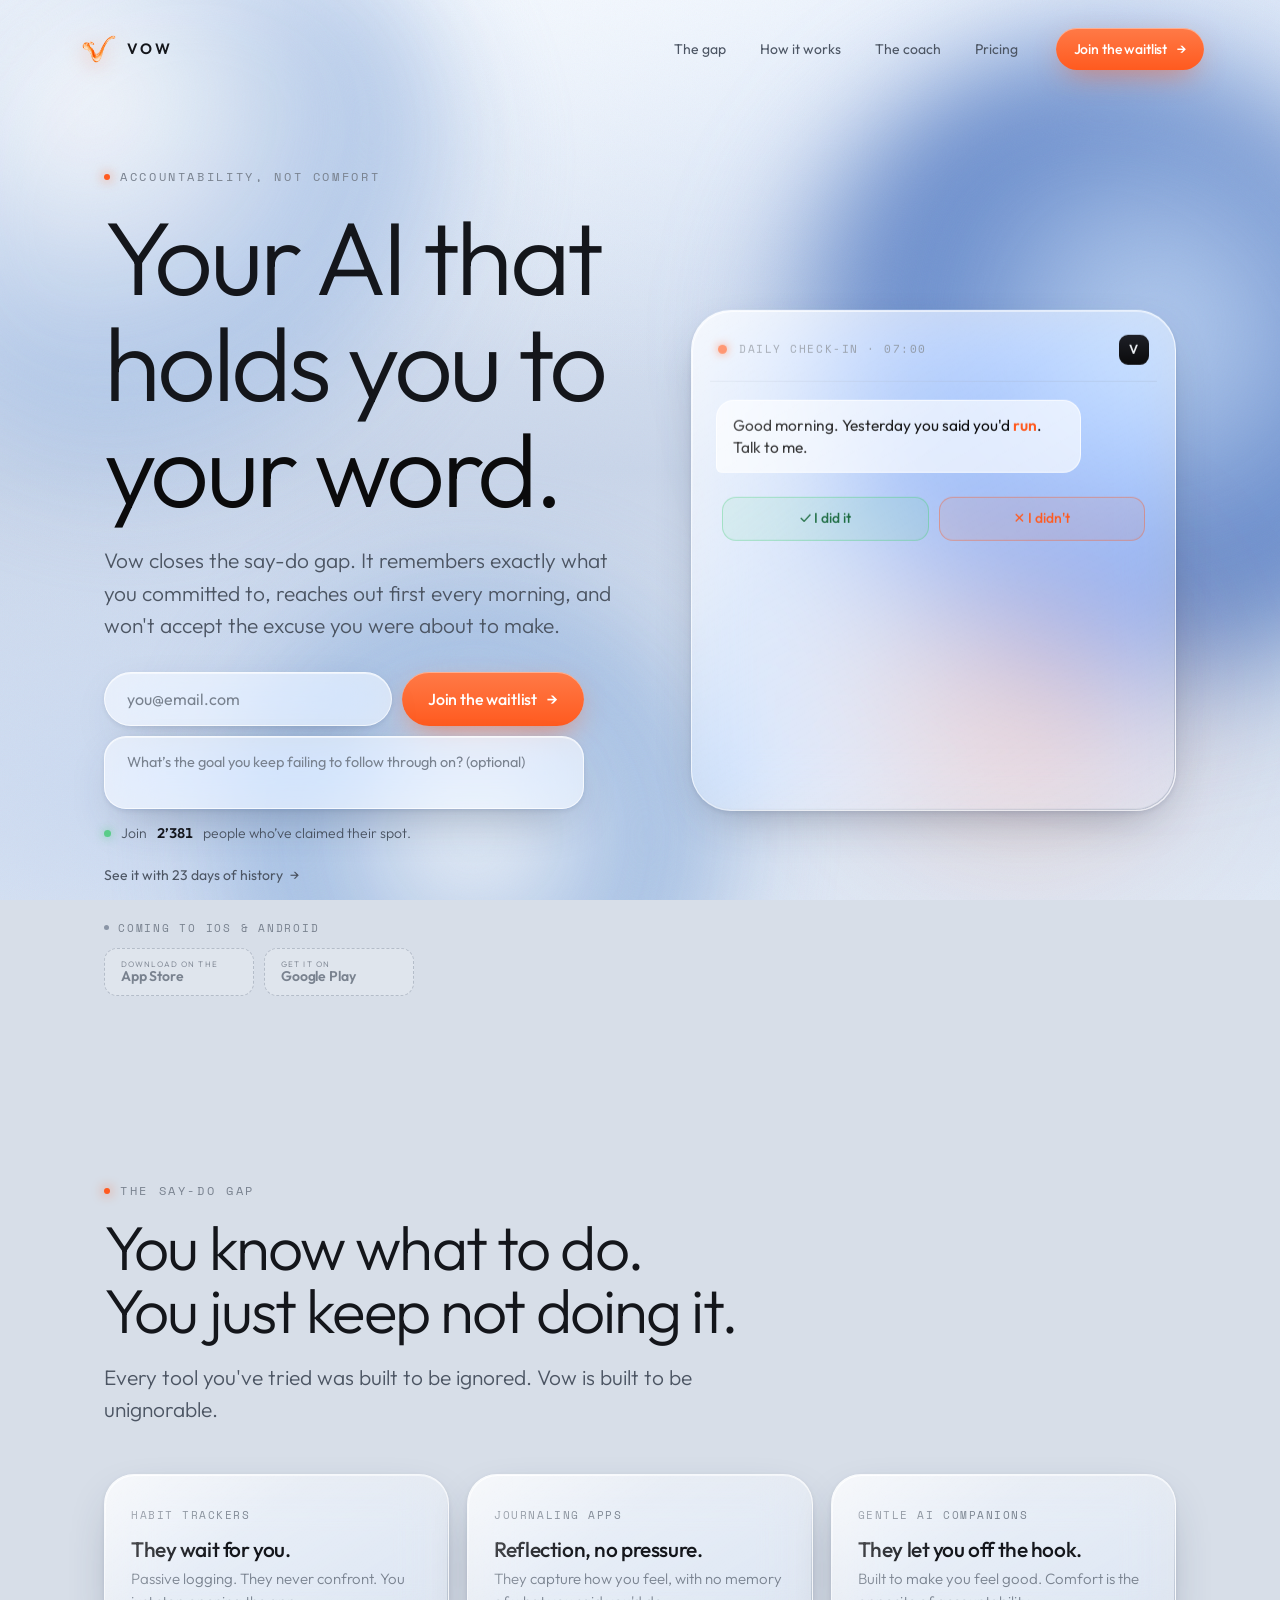
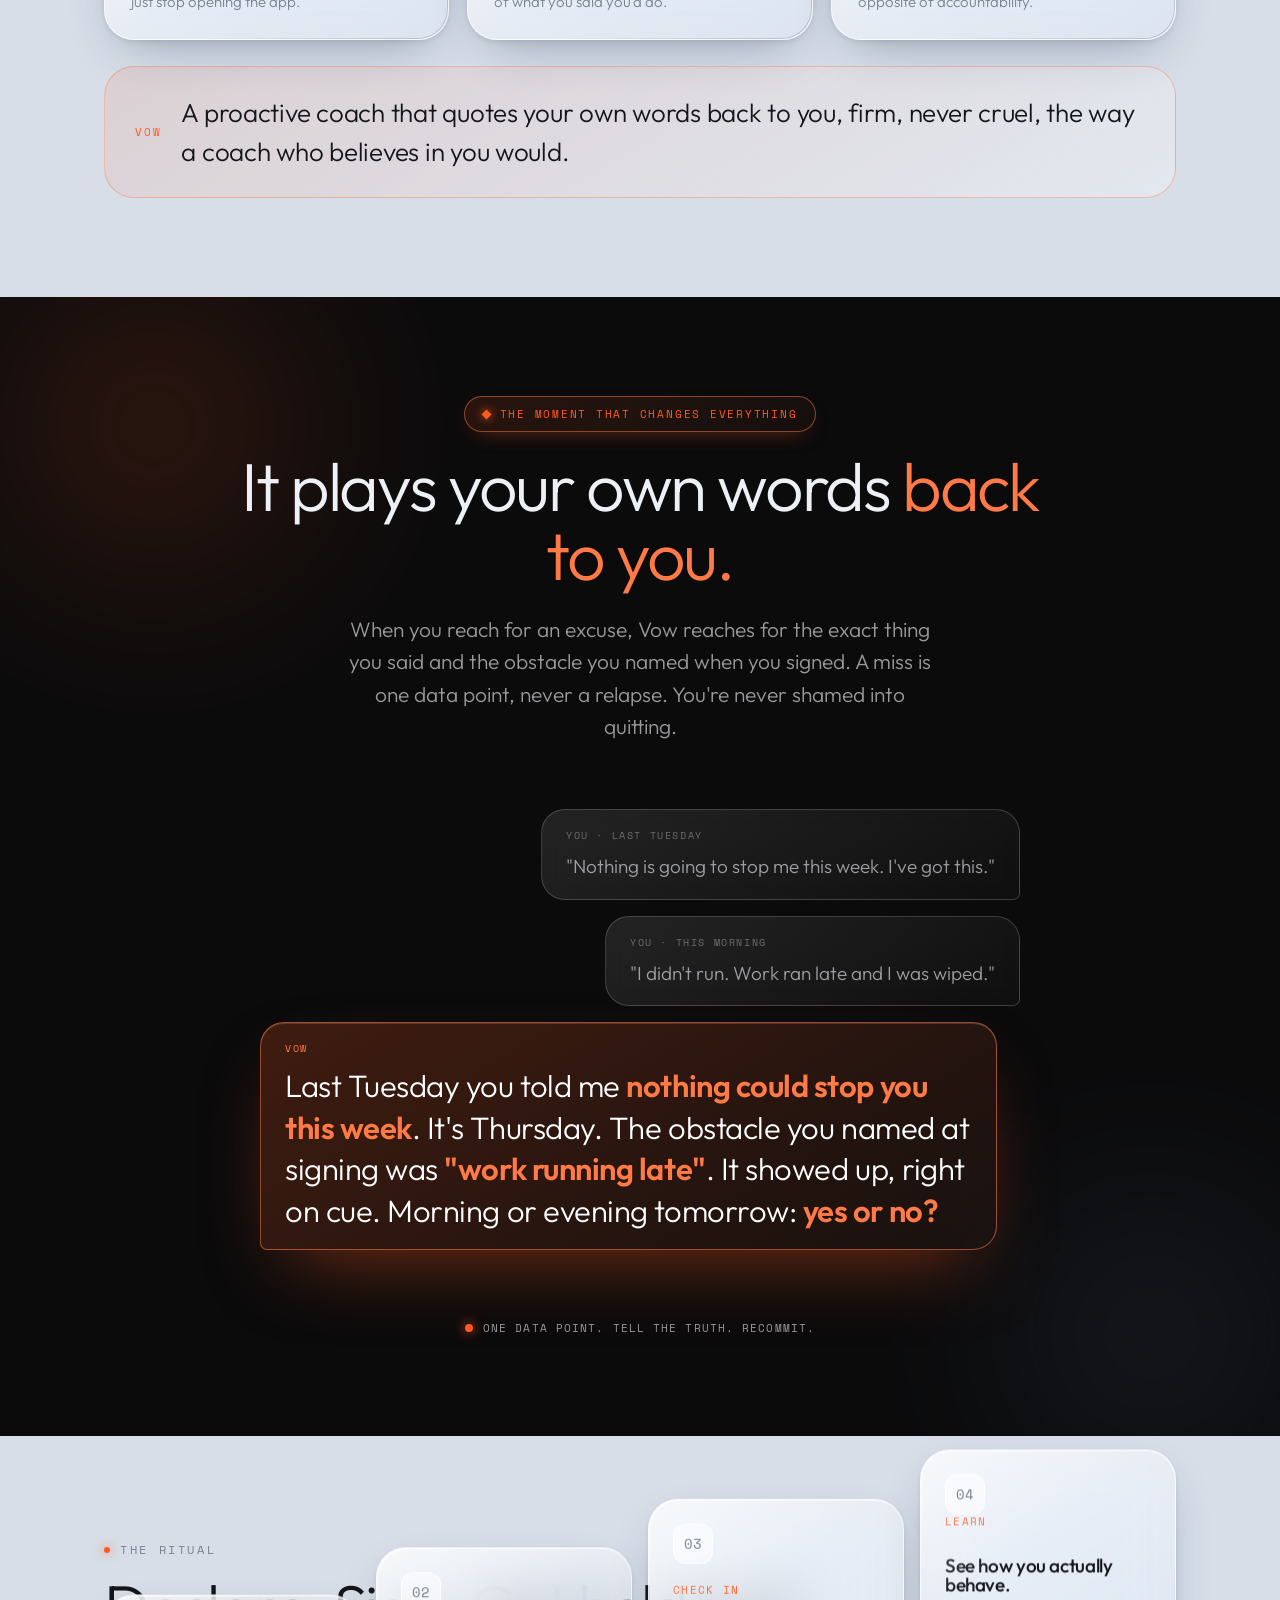
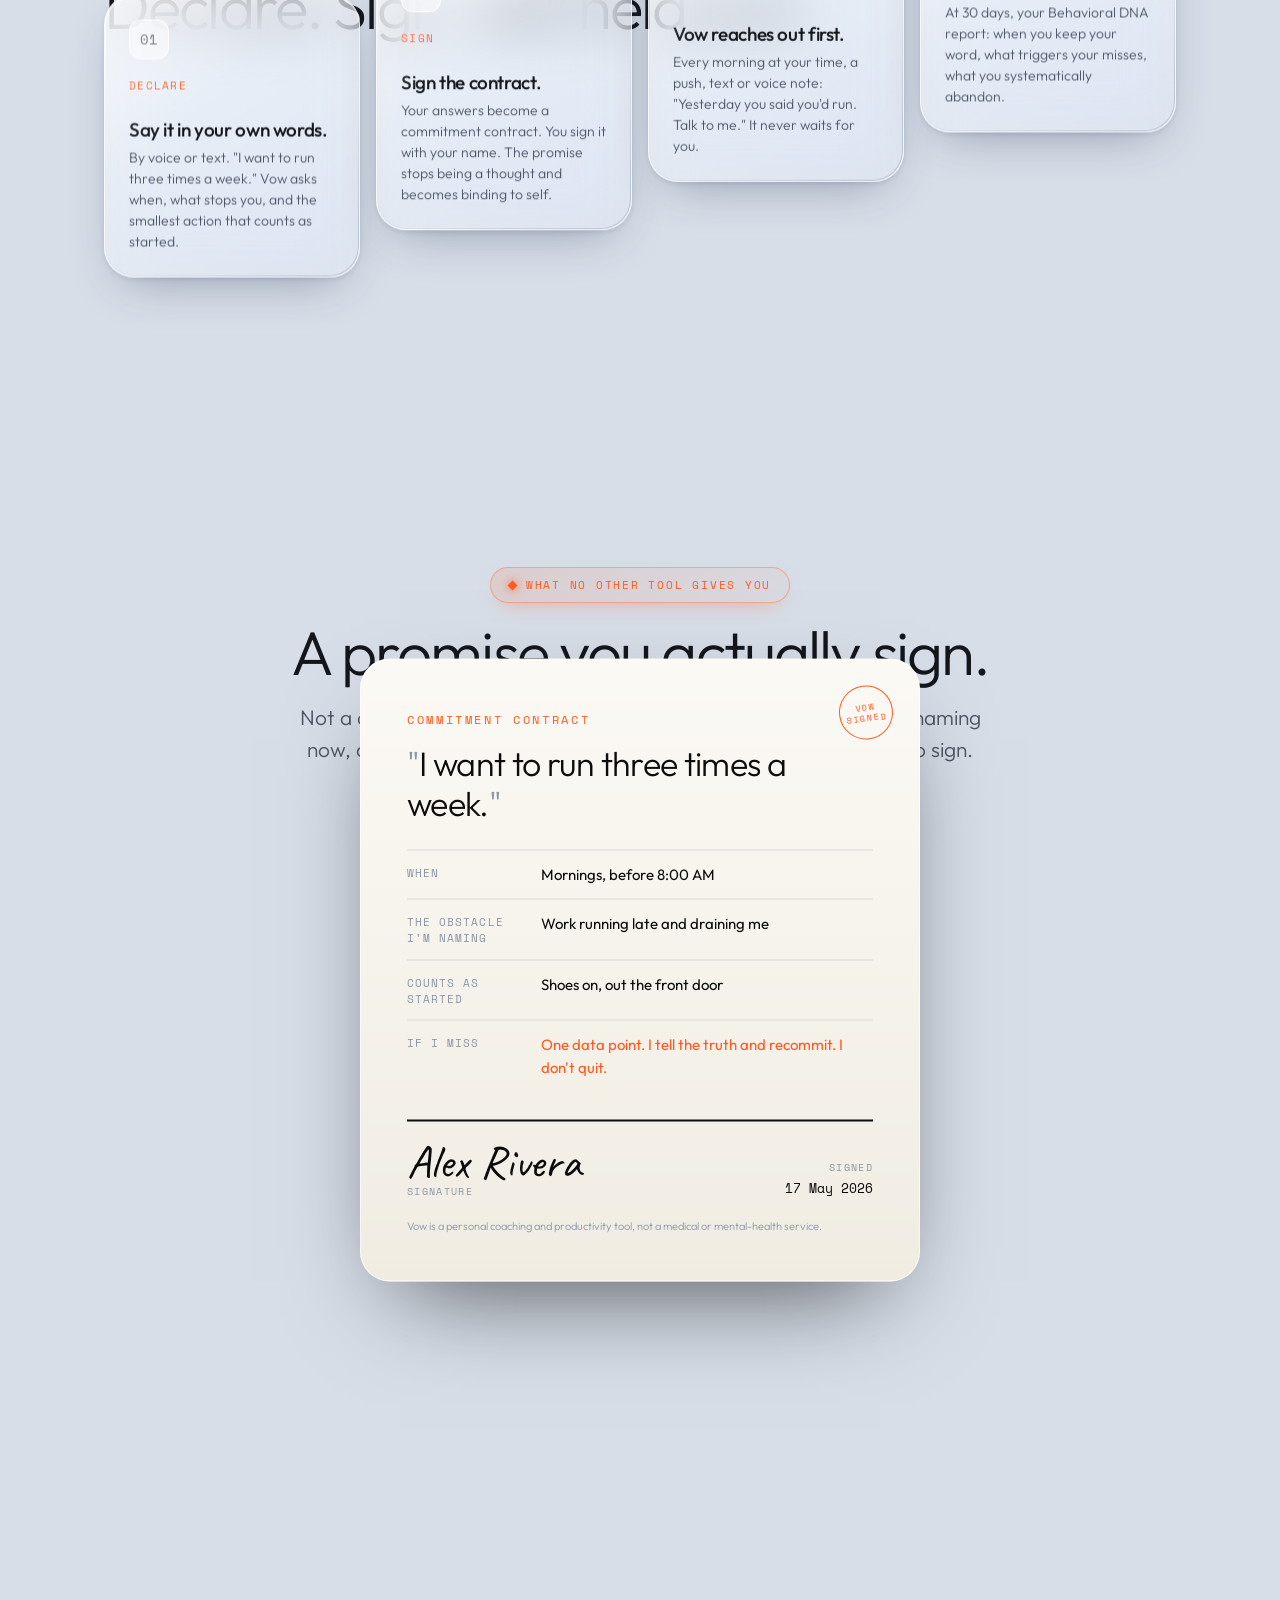
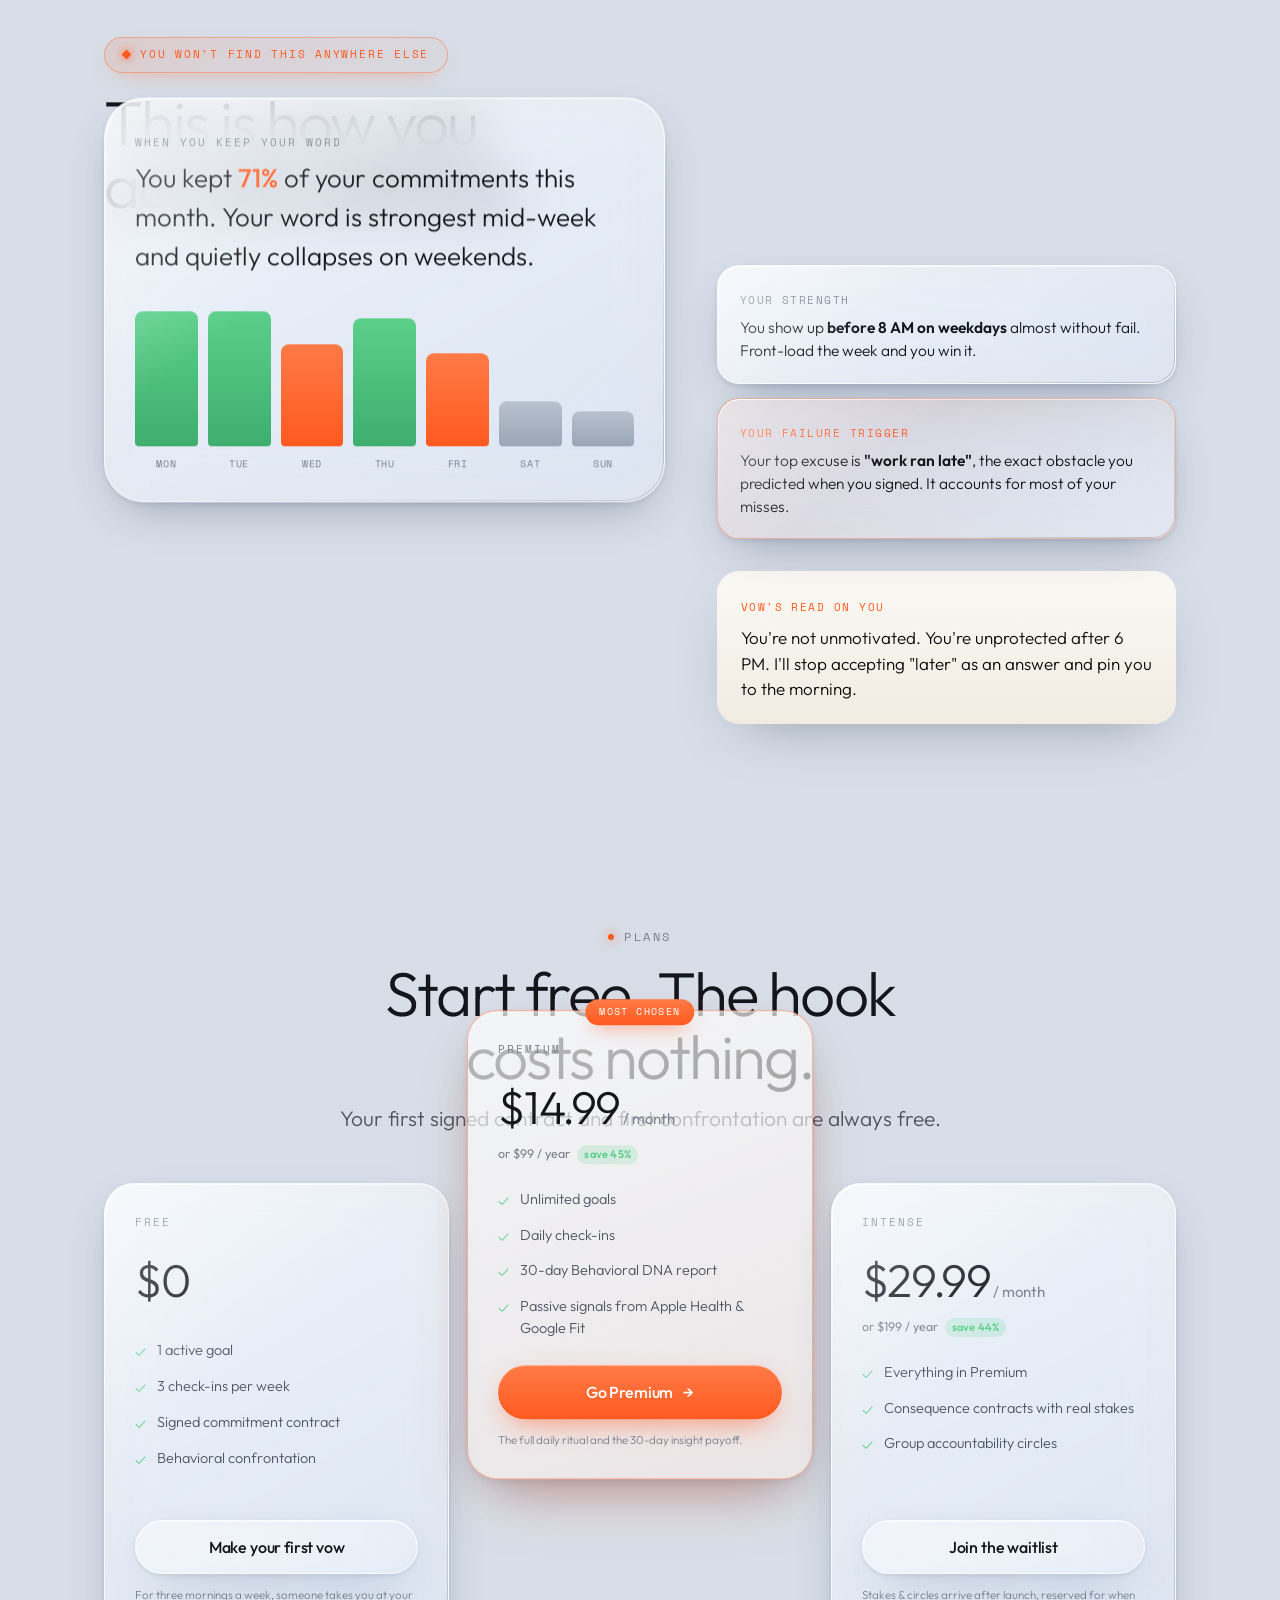
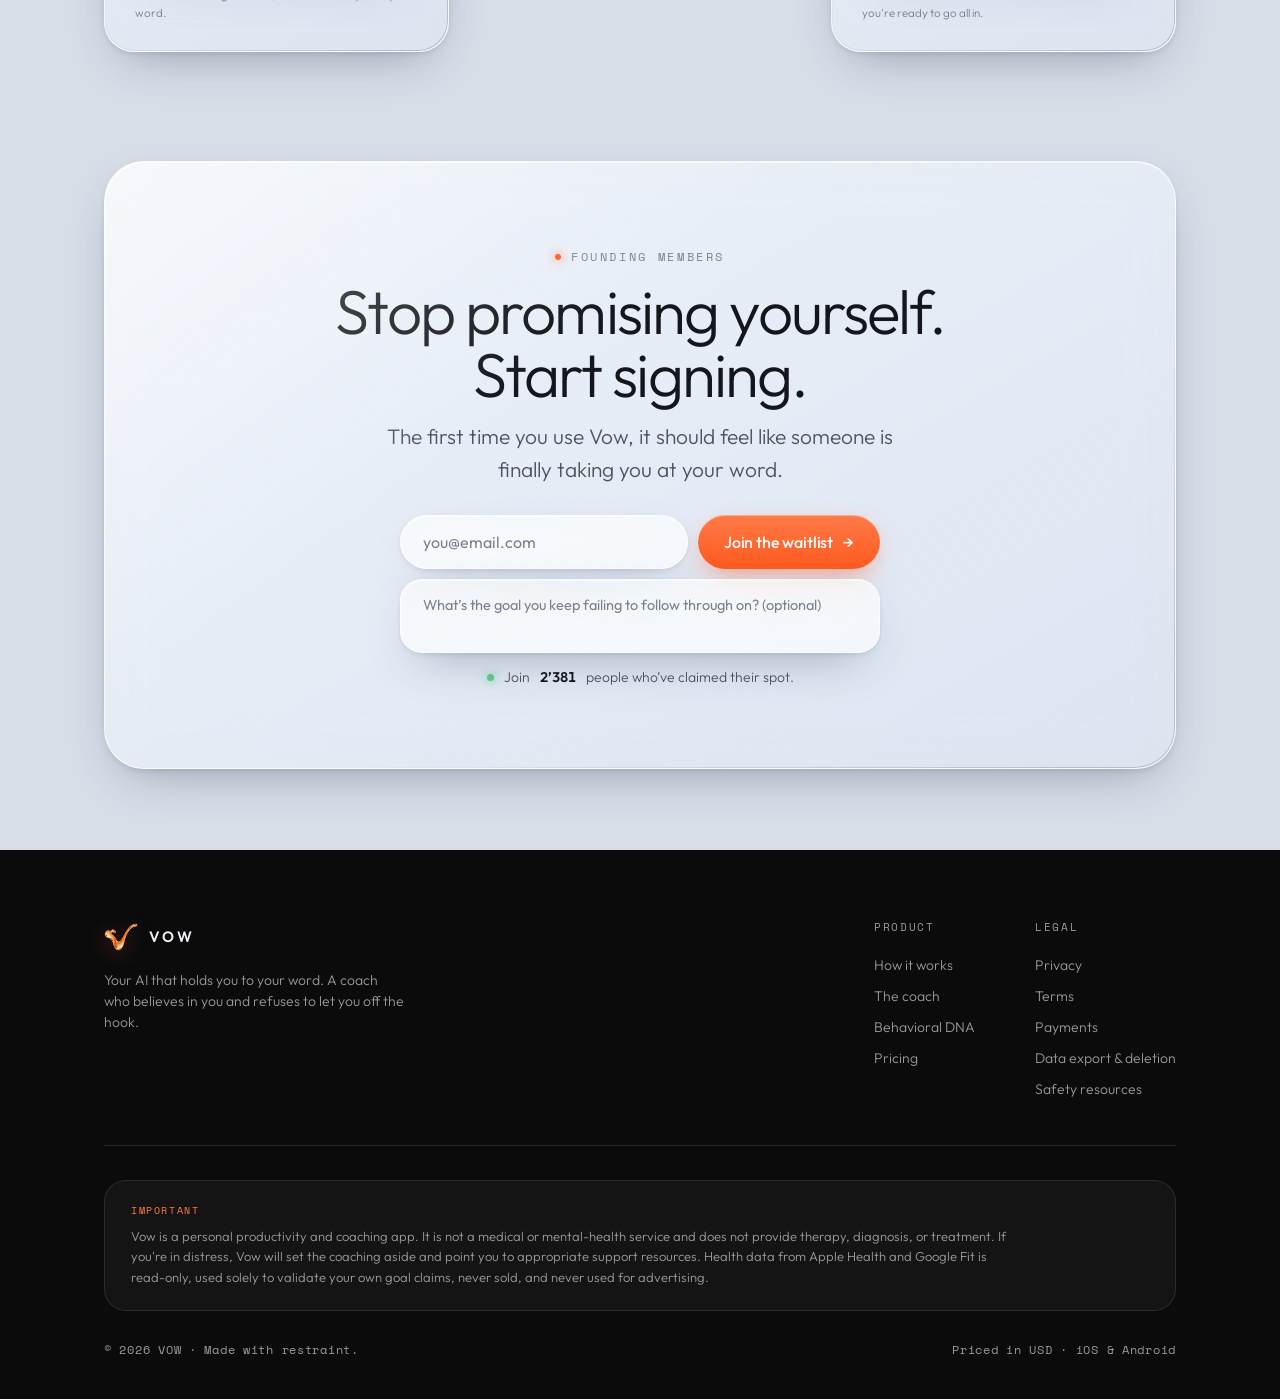
==== index.html @ 1a28738f "Install Vercel Speed Insights for project ## Vercel Speed Insights Implementation  ### Summary Succe" ====
<!DOCTYPE html>
<html lang="en">
<head>
<meta charset="UTF-8">
<meta name="viewport" content="width=device-width, initial-scale=1.0">
<title>Vow: Your AI that holds you to your word</title>
<meta name="description" content="Vow is the AI accountability coach that reaches out first, quotes your own words back, and refuses to let a missed day become a lost week.">
<link rel="canonical" href="https://vow-ai.app/">
<!-- Open Graph -->
<meta property="og:type" content="website">
<meta property="og:site_name" content="Vow">
<meta property="og:url" content="https://vow-ai.app/">
<meta property="og:title" content="Vow: Your AI that holds you to your word">
<meta property="og:description" content="Vow reaches out first, quotes your own words back, and won't let a missed day become a lost week.">
<meta property="og:image" content="https://vow-ai.app/assets/og-image.png">
<meta property="og:image:width" content="1200">
<meta property="og:image:height" content="630">
<!-- Twitter Card -->
<meta name="twitter:card" content="summary_large_image">
<meta name="twitter:site" content="@vowapp">
<meta name="twitter:title" content="Vow: Your AI that holds you to your word">
<meta name="twitter:description" content="Vow reaches out first, quotes your own words back, and won't let a missed day become a lost week.">
<meta name="twitter:image" content="https://vow-ai.app/assets/og-image.png">
<link rel="icon" type="image/png" href="assets/vow-logo.png">
<link rel="preconnect" href="https://fonts.googleapis.com">
<link rel="preconnect" href="https://fonts.gstatic.com" crossorigin>
<link href="https://fonts.googleapis.com/css2?family=Outfit:wght@200;300;400;500;600;700&family=Space+Mono:wght@400;700&family=Caveat:wght@600;700&display=swap" rel="stylesheet">
<link rel="stylesheet" href="styles/vow.css">
<script>
  window.si = window.si || function () { (window.siq = window.siq || []).push(arguments); };
</script>
<script defer src="/_vercel/speed-insights/script.js"></script>
</head>
<body>
<script>document.documentElement.classList.add('js');</script>

<div class="bg-field" aria-hidden="true">
  <div class="orb orb-1"></div>
  <div class="orb orb-2"></div>
  <div class="orb orb-3"></div>
  <div class="orb orb-ember"></div>
</div>
<div class="bg-grain" aria-hidden="true"></div>

<!-- NAV -->
<nav class="nav">
  <div class="nav-inner">
    <a class="brand" href="#top">
      <img class="logo-mark" src="assets/vow-logo.png" alt="Vow logo">
      <span>VOW</span>
    </a>
    <div class="nav-links">
      <a href="#problem">The gap</a>
      <a href="#how">How it works</a>
      <a href="#confront">The coach</a>
      <a href="#pricing">Pricing</a>
    </div>
    <a class="btn btn-primary nav-cta" href="#join">Join the waitlist <span class="arr">&rarr;</span></a>
    <button class="nav-toggle" type="button" aria-label="Open menu" aria-expanded="false" aria-controls="navMobile">
      <span></span><span></span><span></span>
    </button>
  </div>
  <div class="nav-mobile" id="navMobile">
    <a href="#problem">The gap</a>
    <a href="#how">How it works</a>
    <a href="#confront">The coach</a>
    <a href="#pricing">Pricing</a>
    <a class="btn btn-primary" href="#join">Join the waitlist <span class="arr">&rarr;</span></a>
  </div>
</nav>

<main id="top">

<!-- HERO -->
<section class="hero wrap">
  <div class="hero-grid">
    <div class="hero-copy">
      <span class="eyebrow reveal"><span class="tick"></span>Accountability, not comfort</span>
      <h1 class="display reveal" data-d="1">Your AI that holds you to <span class="ink">your word.</span></h1>
      <p class="lead reveal" data-d="2">Vow closes the say-do gap. It remembers exactly what you committed to, reaches out first every morning, and won't accept the excuse you were about to make.</p>

      <form class="waitlist reveal" id="join" data-d="3" novalidate>
        <div class="wl-row">
          <input class="wl-input" type="email" name="email" placeholder="you@email.com" autocomplete="email" required aria-label="Email address">
          <button type="submit" class="btn btn-primary">Join the waitlist <span class="arr">&rarr;</span></button>
        </div>
        <textarea class="wl-goal" name="goal_text" placeholder="What&rsquo;s the goal you keep failing to follow through on? (optional)" rows="2" aria-label="Your goal"></textarea>
        <div class="wl-confirm" role="status" aria-live="polite">
          <span class="ck">&#10003;</span>
          <span class="ct">You&rsquo;re in. You&rsquo;re a founding member.</span>
        </div>
        <div class="wl-count"><span class="wl-pip"></span>Join <span class="n" data-count>2'381</span> people who&rsquo;ve claimed their spot.</div>
      </form>

      <a class="text-link reveal" data-d="3" href="#dna">See it with 23 days of history <span class="arr">&rarr;</span></a>

      <div class="hero-foot reveal" data-d="4">
        <div class="store-hint">
          <span class="sh-label"><span class="dd"></span>Coming to iOS &amp; Android</span>
          <div class="store-slots" aria-hidden="true">
            <span class="store-slot"><span class="st"><span class="s1">Download on the</span><span class="s2">App Store</span></span></span>
            <span class="store-slot"><span class="st"><span class="s1">Get it on</span><span class="s2">Google Play</span></span></span>
          </div>
        </div>
      </div>
    </div>

    <div class="demo glass glass-tilt reveal" data-d="2" data-plx="0.05" data-tilt="5">
      <div class="demo-head">
        <span class="dot"></span>
        <span class="t">Daily check-in · 07:00</span>
        <span class="av">V</span>
      </div>
      <div class="thread" id="demoThread"></div>
    </div>
  </div>
</section>

<!-- PROBLEM -->
<section class="band" id="problem">
  <div class="wrap">
    <div class="sec-head">
      <span class="eyebrow reveal"><span class="tick"></span>The say-do gap</span>
      <h2 class="h2 reveal" data-d="1">You know what to do.<br>You just keep not doing it.</h2>
      <p class="lead reveal" data-d="2" style="margin-top:18px;max-width:620px;">Every tool you've tried was built to be ignored. Vow is built to be unignorable.</p>
    </div>
    <div class="problem-grid">
      <div class="pcard glass glass-tilt reveal" data-d="1">
        <span class="k">Habit trackers</span>
        <h3>They wait for you.</h3>
        <p class="strike">Passive logging. They never confront. You just stop opening the app.</p>
      </div>
      <div class="pcard glass glass-tilt reveal" data-d="2">
        <span class="k">Journaling apps</span>
        <h3>Reflection, no pressure.</h3>
        <p class="strike">They capture how you feel, with no memory of what you said you'd do.</p>
      </div>
      <div class="pcard glass glass-tilt reveal" data-d="3">
        <span class="k">Gentle AI companions</span>
        <h3>They let you off the hook.</h3>
        <p class="strike">Built to make you feel good. Comfort is the opposite of accountability.</p>
      </div>
      <div class="vow-answer reveal" data-d="1">
        <span class="lbl">Vow</span>
        <p>A proactive coach that quotes your own words back to you, firm, never cruel, the way a coach who believes in you would.</p>
      </div>
    </div>
  </div>
</section>

<!-- CONFRONTATION — the aha moment -->
<section class="band band-dark confront-focus" id="confront">
  <div class="bg-field-dark" aria-hidden="true">
    <div class="ember" style="width:40vw;height:40vw;left:-8vw;top:-10vw;background:radial-gradient(circle,rgba(255,90,31,.5),transparent 65%);"></div>
    <div class="ember" style="width:32vw;height:32vw;right:-6vw;bottom:-8vw;background:radial-gradient(circle,rgba(120,150,200,.4),transparent 65%);"></div>
  </div>
  <div class="wrap">
    <div class="confront-head">
      <span class="diff-flag reveal"><span class="mk"></span>The moment that changes everything</span>
      <h2 class="confront-title reveal" data-d="1">It plays your own words <span class="hl">back to you.</span></h2>
      <p class="lead on-dark confront-sub reveal" data-d="2">When you reach for an excuse, Vow reaches for the exact thing you said and the obstacle you named when you signed. A miss is one data point, never a relapse. You're never shamed into quitting.</p>
    </div>

    <div class="cf-chat reveal">
      <div class="cf-msg you">
        <div class="who">You · last Tuesday</div>
        <p>"Nothing is going to stop me this week. I've got this."</p>
      </div>
      <div class="cf-msg you">
        <div class="who">You · this morning</div>
        <p>"I didn't run. Work ran late and I was wiped."</p>
      </div>
      <div class="cf-msg vow">
        <div class="who">Vow</div>
        <p>Last Tuesday you told me <b>nothing could stop you this week</b>. It's Thursday. The obstacle you named at signing was <b>"work running late"</b>. It showed up, right on cue. Morning or evening tomorrow: <b>yes or no?</b></p>
      </div>
    </div>

    <div class="cf-foot">
      <div class="datapoint reveal"><span class="pip"></span>One data point. Tell the truth. Recommit.</div>
    </div>
  </div>
</section>

<!-- HOW IT WORKS -->
<section class="band" id="how">
  <div class="wrap">
    <div class="sec-head">
      <span class="eyebrow reveal"><span class="tick"></span>The ritual</span>
      <h2 class="h2 reveal" data-d="1">Declare. Sign. Get held to it.</h2>
    </div>
    <div class="steps">
      <div class="step glass glass-tilt reveal" data-d="1" data-plx="0.03">
        <div class="num">01</div>
        <span class="tag">Declare</span>
        <h3>Say it in your own words.</h3>
        <p>By voice or text. "I want to run three times a week." Vow asks when, what stops you, and the smallest action that counts as started.</p>
      </div>
      <div class="step glass glass-tilt reveal" data-d="2" data-plx="0.045">
        <div class="num">02</div>
        <span class="tag">Sign</span>
        <h3>Sign the contract.</h3>
        <p>Your answers become a commitment contract. You sign it with your name. The promise stops being a thought and becomes binding to self.</p>
      </div>
      <div class="step glass glass-tilt reveal" data-d="3" data-plx="0.06">
        <div class="num">03</div>
        <span class="tag">Check in</span>
        <h3>Vow reaches out first.</h3>
        <p>Every morning at your time, a push, text or voice note: "Yesterday you said you'd run. Talk to me." It never waits for you.</p>
      </div>
      <div class="step glass glass-tilt reveal" data-d="4" data-plx="0.075">
        <div class="num">04</div>
        <span class="tag">Learn</span>
        <h3>See how you actually behave.</h3>
        <p>At 30 days, your Behavioral DNA report: when you keep your word, what triggers your misses, what you systematically abandon.</p>
      </div>
    </div>
  </div>
</section>

<!-- CONTRACT -->
<section class="band" id="contract">
  <div class="wrap">
    <div class="sec-head" style="margin-inline:auto;text-align:center;max-width:700px;">
      <span class="diff-flag reveal"><span class="mk"></span>What no other tool gives you</span>
      <h2 class="h2 reveal" data-d="1">A promise you actually sign.</h2>
      <p class="lead reveal" data-d="2" style="margin-top:16px;">Not a checkbox. A contract in your words, with the obstacle you're naming now, and the line that holds when you slip. No other app asks you to sign.</p>
    </div>
    <div class="contract-wrap reveal" data-d="1">
      <div class="paper glass-tilt" data-plx="0.04" data-tilt="4">
        <div class="seal">VOW<br>SIGNED</div>
        <span class="eyebrow">Commitment Contract</span>
        <p class="vow-text"><span class="q">"</span>I want to run three times a week.<span class="q">"</span></p>
        <div class="cline"><span class="ck">When</span><span class="cv">Mornings, before 8:00 AM</span></div>
        <div class="cline"><span class="ck">The obstacle<br>I'm naming</span><span class="cv">Work running late and draining me</span></div>
        <div class="cline"><span class="ck">Counts as<br>started</span><span class="cv">Shoes on, out the front door</span></div>
        <div class="cline miss"><span class="ck">If I miss</span><span class="cv">One data point. I tell the truth and recommit. I don't quit.</span></div>
        <div class="sign-row">
          <div>
            <div class="sig">Alex Rivera</div>
            <div class="sl">Signature</div>
          </div>
          <div style="text-align:right;">
            <div class="sl">Signed</div>
            <div style="font-family:var(--font-mono);font-size:13px;margin-top:4px;">17 May 2026</div>
          </div>
        </div>
        <p class="disc">Vow is a personal coaching and productivity tool, not a medical or mental-health service.</p>
      </div>
    </div>
  </div>
</section>

<!-- DNA REPORT -->
<section class="band" id="dna">
  <div class="wrap">
    <div class="sec-head">
      <span class="diff-flag reveal"><span class="mk"></span>You won't find this anywhere else</span>
      <h2 class="h2 reveal" data-d="1">This is how you<br>actually behave.</h2>
    </div>
    <div class="dna">
      <div class="dna-card glass glass-tilt reveal" data-d="1" data-plx="0.04">
        <span class="mono-label">When you keep your word</span>
        <p class="kr">You kept <b>71%</b> of your commitments this month. Your word is strongest mid-week and quietly collapses on weekends.</p>
        <div class="chart">
          <div class="bar hi"><div class="col" data-h="88"></div><span class="dl">Mon</span></div>
          <div class="bar hi"><div class="col" data-h="92"></div><span class="dl">Tue</span></div>
          <div class="bar mid"><div class="col" data-h="64"></div><span class="dl">Wed</span></div>
          <div class="bar hi"><div class="col" data-h="80"></div><span class="dl">Thu</span></div>
          <div class="bar mid"><div class="col" data-h="58"></div><span class="dl">Fri</span></div>
          <div class="bar lo"><div class="col" data-h="28"></div><span class="dl">Sat</span></div>
          <div class="bar lo"><div class="col" data-h="22"></div><span class="dl">Sun</span></div>
        </div>
      </div>
      <div class="insights">
        <div class="ins glass reveal" data-d="1">
          <span class="k">Your strength</span>
          <p>You show up <b>before 8 AM on weekdays</b> almost without fail. Front-load the week and you win it.</p>
        </div>
        <div class="ins trigger glass reveal" data-d="2">
          <span class="k">Your failure trigger</span>
          <p>Your top excuse is <b>"work ran late"</b>, the exact obstacle you predicted when you signed. It accounts for most of your misses.</p>
        </div>
        <div class="read reveal" data-d="3">
          <span class="k">Vow's read on you</span>
          <p>You're not unmotivated. You're unprotected after 6 PM. I'll stop accepting "later" as an answer and pin you to the morning.</p>
        </div>
      </div>
    </div>
  </div>
</section>

<!-- PRICING -->
<section class="band" id="pricing">
  <div class="wrap">
    <div class="sec-head" style="margin-inline:auto;text-align:center;max-width:640px;">
      <span class="eyebrow reveal" style="justify-content:center;"><span class="tick"></span>Plans</span>
      <h2 class="h2 reveal" data-d="1">Start free. The hook costs nothing.</h2>
      <p class="lead reveal" data-d="2" style="margin-top:14px;">Your first signed contract and first confrontation are always free.</p>
    </div>
    <div class="tiers">
      <div class="tier glass glass-tilt reveal" data-d="1">
        <span class="tn">Free</span>
        <div class="price">$0</div>
        <ul>
          <li><span class="ic">✓</span>1 active goal</li>
          <li><span class="ic">✓</span>3 check-ins per week</li>
          <li><span class="ic">✓</span>Signed commitment contract</li>
          <li><span class="ic">✓</span>Behavioral confrontation</li>
        </ul>
        <a class="btn btn-ghost" href="#join">Make your first vow</a>
        <p class="note">For three mornings a week, someone takes you at your word.</p>
      </div>
      <div class="tier feature glass-tilt reveal" data-d="2" data-plx="0.03">
        <span class="tier-badge">Most chosen</span>
        <span class="tn">Premium</span>
        <div class="price">$14.99<span class="per"> / month</span></div>
        <div class="price-annual">or $99 / year <span class="price-save">save 45%</span></div>
        <ul>
          <li><span class="ic">✓</span>Unlimited goals</li>
          <li><span class="ic">✓</span>Daily check-ins</li>
          <li><span class="ic">✓</span>30-day Behavioral DNA report</li>
          <li><span class="ic">✓</span>Passive signals from Apple Health &amp; Google Fit</li>
        </ul>
        <a class="btn btn-primary" href="#join">Go Premium <span class="arr">&rarr;</span></a>
        <p class="note">The full daily ritual and the 30-day insight payoff.</p>
      </div>
      <div class="tier glass glass-tilt reveal" data-d="3">
        <span class="tn">Intense</span>
        <div class="price">$29.99<span class="per"> / month</span></div>
        <div class="price-annual">or $199 / year <span class="price-save">save 44%</span></div>
        <ul>
          <li><span class="ic">✓</span>Everything in Premium</li>
          <li><span class="ic">✓</span>Consequence contracts with real stakes</li>
          <li><span class="ic">✓</span>Group accountability circles</li>
        </ul>
        <a class="btn btn-ghost" href="#join">Join the waitlist</a>
        <p class="note">Stakes &amp; circles arrive after launch, reserved for when you're ready to go all in.</p>
      </div>
    </div>
  </div>
</section>

<!-- FINAL CTA -->
<section class="wrap" style="padding-bottom:clamp(70px,9vh,120px);">
  <div class="cta-final glass glass-tilt reveal" data-tilt="3">
    <span class="eyebrow" style="justify-content:center;"><span class="tick"></span>Founding members</span>
    <h2 class="h2" style="margin-top:14px;">Stop promising yourself.<br>Start signing.</h2>
    <p class="lead" style="margin:14px auto 26px;max-width:520px;">The first time you use Vow, it should feel like someone is finally taking you at your word.</p>
    <form class="waitlist waitlist-center" novalidate>
      <div class="wl-row">
        <input class="wl-input" type="email" name="email" placeholder="you@email.com" autocomplete="email" required aria-label="Email address">
        <button type="submit" class="btn btn-primary">Join the waitlist <span class="arr">&rarr;</span></button>
      </div>
      <textarea class="wl-goal" name="goal_text" placeholder="What&rsquo;s the goal you keep failing to follow through on? (optional)" rows="2" aria-label="Your goal"></textarea>
      <div class="wl-confirm" role="status" aria-live="polite">
        <span class="ck">&#10003;</span>
        <span class="ct">You&rsquo;re in. You&rsquo;re a founding member.</span>
      </div>
      <div class="wl-count"><span class="wl-pip"></span>Join <span class="n" data-count>2'381</span> people who&rsquo;ve claimed their spot.</div>
    </form>
  </div>
</section>

</main>

<!-- FOOTER -->
<footer class="foot">
  <div class="wrap">
    <div class="foot-top">
      <div style="max-width:300px;">
        <a class="brand" href="#top" style="color:var(--text-inv);"><img class="logo-mark" src="assets/vow-logo.png" alt="Vow logo"><span>VOW</span></a>
        <p style="color:var(--text-inv-2);font-size:14px;font-weight:300;margin-top:16px;line-height:1.5;">Your AI that holds you to your word. A coach who believes in you and refuses to let you off the hook.</p>
      </div>
      <div class="foot-cols">
        <div class="foot-col">
          <h4>Product</h4>
          <a href="#how">How it works</a>
          <a href="#confront">The coach</a>
          <a href="#dna">Behavioral DNA</a>
          <a href="#pricing">Pricing</a>
        </div>
<div class="foot-col">
          <h4>Legal</h4>
          <a href="legal/privacy.html">Privacy</a>
          <a href="legal/terms.html">Terms</a>
          <a href="legal/payments.html">Payments</a>
          <a href="legal/data-export.html">Data export &amp; deletion</a>
          <a href="legal/safety.html">Safety resources</a>
        </div>
      </div>
    </div>
    <div class="compliance">
      <div class="k">Important</div>
      <p>Vow is a personal productivity and coaching app. It is not a medical or mental-health service and does not provide therapy, diagnosis, or treatment. If you're in distress, Vow will set the coaching aside and point you to appropriate support resources. Health data from Apple Health and Google Fit is read-only, used solely to validate your own goal claims, never sold, and never used for advertising.</p>
    </div>
    <div class="foot-base">
      <span>&copy; <span id="yr">2026</span> VOW &middot; Made with restraint.</span>
      <span>Priced in USD &middot; iOS &amp; Android</span>
    </div>
  </div>
</footer>

<script src="scripts/vow.js"></script>
<script defer src="/_vercel/insights/script.js"></script>
</body>
</html>
---- styles/vow.css ----
/* ============================================================
   VOW — Liquid Glass Design System
   "Your AI that holds you to your word."
   ============================================================ */

/* ---------- Tokens ---------- */
:root{
  --ink:        #0B0B0C;
  --ink-2:      #15161A;
  --ink-3:      #1E2027;
  --bone:       #F3F0E9;
  --canvas-hi:  #EDF1F6;
  --canvas-lo:  #D7DEE8;
  --silver:     #C2CBd6;
  --steel:      #8A95A6;
  --orange:     #FF5A1F;
  --orange-2:   #FF7A47;
  --green:      #5BD08A;
  --text:       #14161B;
  --text-2:     #4C5563;
  --text-3:     #79828F;
  --text-inv:   #EDF0F4;
  --text-inv-2: rgba(237,240,244,.62);
  --glass-fill:    linear-gradient(150deg, rgba(255,255,255,.62), rgba(255,255,255,.20));
  --glass-fill-2:  linear-gradient(150deg, rgba(255,255,255,.40), rgba(255,255,255,.10));
  --glass-edge:    rgba(255,255,255,.70);
  --glass-edge-lo: rgba(160,172,190,.35);
  --glass-blur:    blur(26px) saturate(1.7);
  --glassd-fill:   linear-gradient(150deg, rgba(255,255,255,.10), rgba(255,255,255,.02));
  --glassd-edge:   rgba(255,255,255,.18);
  --r-sm: 14px;
  --r-md: 22px;
  --r-lg: 30px;
  --r-xl: 40px;
  --r-pill: 999px;
  --shadow-glass:
     0 1px 0 0 rgba(255,255,255,.55) inset,
     0 18px 50px -20px rgba(40,54,82,.45),
     0 2px 8px -4px rgba(40,54,82,.30);
  --shadow-float:
     0 1px 0 0 rgba(255,255,255,.55) inset,
     0 40px 90px -30px rgba(33,46,72,.55),
     0 6px 18px -8px rgba(33,46,72,.35);
  --shadow-soft: 0 20px 60px -30px rgba(33,46,72,.5);
  --font-display: 'Outfit', system-ui, sans-serif;
  --font-mono: 'Space Mono', ui-monospace, monospace;
  --font-script: 'Caveat', cursive;
  --maxw: 1200px;
  --gut: clamp(20px, 5vw, 64px);
}

/* ---------- Reset ---------- */
*{ box-sizing:border-box; margin:0; padding:0; }
html{ -webkit-text-size-adjust:100%; scroll-behavior:smooth; }
body{
  font-family: var(--font-display);
  color: var(--text);
  background: var(--canvas-lo);
  line-height: 1.5;
  -webkit-font-smoothing: antialiased;
  text-rendering: optimizeLegibility;
  overflow-x: hidden;
}
img{ max-width:100%; display:block; }
a{ color:inherit; text-decoration:none; }
button{ font:inherit; color:inherit; cursor:pointer; background:none; border:none; }
::selection{ background: var(--orange); color:#fff; }

/* ---------- Flowing background ---------- */
.bg-field{
  position: fixed; inset:0; z-index:-2;
  background:
    radial-gradient(120% 90% at 50% -10%, #F6FAFF, transparent 58%),
    radial-gradient(80% 70% at 82% 12%, #C6D8F4, transparent 60%),
    radial-gradient(70% 60% at 12% 88%, #CBDAF1, transparent 62%),
    linear-gradient(180deg, #EAF1FB, #C9D6EA 52%, #DFE8F5);
  overflow: hidden;
}
.orb{ position:absolute; border-radius:50%; filter: blur(55px); opacity:.95; will-change: transform; mix-blend-mode: normal; }
.orb-1{ width:46vw; height:46vw; left:-8vw; top:-6vw;
  background: radial-gradient(circle at 32% 30%, #ffffff, #a9c2e6 52%, transparent 72%);
  animation: drift1 26s ease-in-out infinite; }
.orb-2{ width:54vw; height:54vw; right:-12vw; top:4vw;
  background: radial-gradient(circle at 60% 40%, #c2d8f6, #5d82c6 46%, transparent 70%);
  opacity:1; animation: drift2 32s ease-in-out infinite; }
.orb-3{ width:42vw; height:42vw; left:16vw; bottom:-16vw;
  background: radial-gradient(circle at 50% 50%, #ffffff, #8fb0dd 54%, transparent 72%);
  animation: drift3 30s ease-in-out infinite; }
.orb-ember{ width:32vw; height:32vw; right:4vw; bottom:0;
  background: radial-gradient(circle at 50% 50%, rgba(255,122,71,.6), rgba(255,90,31,.2) 44%, transparent 68%);
  filter: blur(80px); opacity:.55; animation: drift4 24s ease-in-out infinite; }
.bg-grain{
  position:fixed; inset:0; z-index:-1; pointer-events:none; opacity:.04;
  background-image: url("data:image/svg+xml,%3Csvg xmlns='http://www.w3.org/2000/svg' width='160' height='160'%3E%3Cfilter id='n'%3E%3CfeTurbulence type='fractalNoise' baseFrequency='.85' numOctaves='2'/%3E%3C/filter%3E%3Crect width='100%25' height='100%25' filter='url(%23n)'/%3E%3C/svg%3E");
}
@keyframes drift1{ 50%{ transform:translate(8vw,6vw) scale(1.12) } }
@keyframes drift2{ 50%{ transform:translate(-7vw,9vw) scale(1.08) } }
@keyframes drift3{ 50%{ transform:translate(6vw,-8vw) scale(1.14) } }
@keyframes drift4{ 50%{ transform:translate(-6vw,-5vw) scale(1.2) } }

/* ---------- Glass material ---------- */
.glass{
  position: relative;
  background: var(--glass-fill);
  -webkit-backdrop-filter: var(--glass-blur);
  backdrop-filter: var(--glass-blur);
  border: 1px solid var(--glass-edge);
  border-radius: var(--r-lg);
  box-shadow: var(--shadow-glass);
}
.glass::before{
  content:""; position:absolute; inset:0; border-radius:inherit; pointer-events:none;
  background: linear-gradient(140deg, rgba(255,255,255,.65), rgba(255,255,255,0) 38%);
  mix-blend-mode: screen; opacity:.7;
}
.glass::after{
  content:""; position:absolute; inset:0; border-radius:inherit; pointer-events:none; padding:1px;
  background: linear-gradient(150deg, rgba(255,255,255,.9), rgba(255,255,255,0) 30%, rgba(120,134,156,.0) 60%, rgba(120,134,156,.45));
  -webkit-mask: linear-gradient(#000 0 0) content-box, linear-gradient(#000 0 0);
  -webkit-mask-composite: xor; mask-composite: exclude;
}
.glass-dark{ background: var(--glassd-fill); border-color: var(--glassd-edge); color: var(--text-inv);
  box-shadow: 0 1px 0 0 rgba(255,255,255,.12) inset, 0 30px 70px -28px rgba(0,0,0,.7); }
.glass-dark::before{ background: linear-gradient(140deg, rgba(255,255,255,.22), rgba(255,255,255,0) 40%); }
.glass-dark::after{ background: linear-gradient(150deg, rgba(255,255,255,.35), rgba(255,255,255,0) 35%, rgba(0,0,0,0) 65%, rgba(0,0,0,.3)); }

.glass-tilt{
  transition: transform .4s cubic-bezier(.2,.7,.2,1), box-shadow .4s;
  transform: perspective(1000px) rotateX(var(--ry,0deg)) rotateY(var(--rx,0deg)) translateZ(0);
}
.glass-tilt .spec{
  position:absolute; inset:0; border-radius:inherit; pointer-events:none; opacity:0;
  background: radial-gradient(220px 220px at var(--mx,50%) var(--my,0%), rgba(255,255,255,.55), transparent 65%);
  transition: opacity .3s; mix-blend-mode: screen;
}
.glass-tilt:hover .spec{ opacity:1; }
.glass-tilt:hover{ box-shadow: var(--shadow-float); }

/* ---------- Layout ---------- */
.wrap{ width:100%; max-width:var(--maxw); margin-inline:auto; padding-inline:var(--gut); }
section{ position:relative; }
.eyebrow{
  font-family:var(--font-mono); font-size:12px; letter-spacing:.22em; text-transform:uppercase;
  color:var(--text-3); display:inline-flex; align-items:center; gap:10px;
}
.eyebrow.on-dark{ color: var(--text-inv-2); }
.eyebrow .tick{ width:6px; height:6px; border-radius:50%; background:var(--orange); box-shadow:0 0 12px var(--orange); }
h1,h2,h3{ font-weight:500; letter-spacing:-.02em; line-height:1.02; }
.display{ font-size: clamp(46px, 8.5vw, 104px); font-weight:300; letter-spacing:-.035em; }
.h2{ font-size: clamp(34px, 5vw, 62px); font-weight:300; letter-spacing:-.03em; }
.h3{ font-size: clamp(22px, 2.6vw, 30px); font-weight:400; }
.lead{ font-size: clamp(17px, 1.7vw, 21px); color:var(--text-2); line-height:1.55; font-weight:300; }
.lead.on-dark{ color: var(--text-inv-2); }
.mono-label{ font-family:var(--font-mono); font-size:11px; letter-spacing:.18em; text-transform:uppercase; color:var(--text-3); }

/* ---------- Buttons ---------- */
.btn{
  display:inline-flex; align-items:center; gap:10px; justify-content:center;
  height:54px; padding:0 26px; border-radius:var(--r-pill);
  font-weight:500; font-size:16px; letter-spacing:-.01em; white-space:nowrap;
  transition: transform .25s cubic-bezier(.2,.7,.2,1), box-shadow .25s, background .25s;
}
.btn:active{ transform: translateY(1px) scale(.99); }
.btn-primary{
  background: linear-gradient(180deg, var(--orange-2), var(--orange));
  color:#fff; box-shadow: 0 10px 30px -10px rgba(255,90,31,.7), 0 1px 0 rgba(255,255,255,.4) inset;
}
.btn-primary:hover{ box-shadow: 0 16px 40px -10px rgba(255,90,31,.8), 0 1px 0 rgba(255,255,255,.5) inset; transform:translateY(-2px); }
.btn-primary .arr{ transition: transform .25s; }
.btn-primary:hover .arr{ transform: translateX(4px); }
.btn-ghost{
  background: var(--glass-fill-2);
  -webkit-backdrop-filter: var(--glass-blur); backdrop-filter: var(--glass-blur);
  border:1px solid var(--glass-edge); color:var(--text); box-shadow: var(--shadow-glass);
}
.btn-ghost:hover{ transform:translateY(-2px); background: var(--glass-fill); }
.btn-ghost.on-dark{ color:var(--text-inv); background: var(--glassd-fill); border-color:var(--glassd-edge); }

.chips{ display:flex; flex-wrap:wrap; gap:10px; }
.chip{
  display:inline-flex; align-items:center; gap:8px; height:38px; padding:0 16px;
  border-radius:var(--r-pill); font-family:var(--font-mono); font-size:11px; letter-spacing:.1em; text-transform:uppercase;
  background: rgba(255,255,255,.45); border:1px solid var(--glass-edge);
  -webkit-backdrop-filter: blur(14px); backdrop-filter: blur(14px); color:var(--text-2);
}
.chip .d{ width:5px; height:5px; border-radius:50%; background:var(--steel); }
.chip.on-dark{ background: rgba(255,255,255,.06); border-color:var(--glassd-edge); color:var(--text-inv-2); }

/* ---------- Nav ---------- */
.nav{ position:fixed; top:18px; left:0; right:0; z-index:50; display:flex; justify-content:center; padding-inline:var(--gut); }
.nav-inner{
  width:100%; max-width:var(--maxw); display:flex; align-items:center; gap:24px;
  padding:10px 12px 10px 18px; border-radius:var(--r-pill);
}
.brand{ display:flex; align-items:center; gap:11px; font-weight:600; letter-spacing:.16em; font-size:15px; }
.logo-mark{ width:34px; height:34px; object-fit:contain; display:block; filter: drop-shadow(0 4px 10px rgba(255,90,31,.35)); }
.nav-links{ display:flex; gap:6px; margin-left:auto; }
.nav-links a{ padding:9px 14px; border-radius:var(--r-pill); font-size:14px; color:var(--text-2); transition:.2s; }
.nav-links a:hover{ color:var(--text); background: rgba(255,255,255,.5); }
.nav .btn{ height:42px; padding:0 18px; font-size:14px; }

/* ---------- Hero ---------- */
.hero{ padding-top: clamp(140px, 18vh, 200px); padding-bottom: clamp(60px,9vh,120px); }
.hero-grid{ display:grid; grid-template-columns: 1.05fr .95fr; gap: clamp(28px,4vw,64px); align-items:center; }
.hero h1{ margin:18px 0 22px; }
.hero h1 .ink{ color:var(--ink); }
.hero-foot{ margin-top:26px; }

/* ---------- Waitlist email capture ---------- */
.waitlist{ margin:30px 0 18px; max-width:480px; }
.waitlist-center{ margin:30px auto 0; }
.wl-row{ display:flex; gap:10px; }
.wl-input{
  flex:1; min-width:0; height:54px; padding:0 22px; border-radius:var(--r-pill);
  font-family:var(--font-display); font-size:16px; font-weight:400; color:var(--text);
  background: rgba(255,255,255,.55); border:1px solid var(--glass-edge);
  -webkit-backdrop-filter: var(--glass-blur); backdrop-filter: var(--glass-blur);
  box-shadow: var(--shadow-glass);
  transition: border-color .25s, box-shadow .25s, background .25s;
}
.wl-input::placeholder{ color:var(--text-3); }
.wl-input:focus{ outline:none; border-color:var(--orange); background:rgba(255,255,255,.72);
  box-shadow: 0 0 0 4px rgba(255,90,31,.15), var(--shadow-glass); }
.wl-row .btn{ flex-shrink:0; }
.wl-goal{
  display:block; width:100%; margin-top:10px; padding:14px 22px; border-radius:var(--r-md);
  font-family:var(--font-display); font-size:14.5px; font-weight:400; color:var(--text);
  background:rgba(255,255,255,.55); border:1px solid var(--glass-edge);
  -webkit-backdrop-filter:var(--glass-blur); backdrop-filter:var(--glass-blur);
  box-shadow:var(--shadow-glass); resize:none; line-height:1.5;
  transition:border-color .25s, box-shadow .25s, background .25s;
}
.wl-goal::placeholder{ color:var(--text-3); }
.wl-goal:focus{ outline:none; border-color:var(--orange); background:rgba(255,255,255,.72);
  box-shadow:0 0 0 4px rgba(255,90,31,.15), var(--shadow-glass); }
.waitlist.done .wl-goal{ display:none; }
.wl-confirm{ display:none; align-items:center; gap:14px; padding:13px 20px 13px 14px; border-radius:var(--r-pill);
  background:linear-gradient(150deg, rgba(91,208,138,.20), rgba(255,255,255,.42));
  border:1px solid rgba(91,208,138,.5); box-shadow:var(--shadow-glass); }
.waitlist.done .wl-row{ display:none; }
.waitlist.done .wl-confirm{ display:inline-flex; }
.waitlist.done .wl-count{ display:none; }
.waitlist-center .wl-confirm{ display:none; }
.waitlist-center.done .wl-confirm{ display:inline-flex; }
.wl-confirm .ck{ width:30px; height:30px; border-radius:50%; flex-shrink:0;
  background:linear-gradient(180deg,#6fd79c,var(--green)); color:#fff;
  display:grid; place-items:center; font-size:15px; font-weight:700;
  box-shadow:0 6px 16px -6px rgba(91,208,138,.85); }
.wl-confirm .ct{ font-size:15px; color:var(--text); font-weight:400; letter-spacing:-.01em; }
.wl-confirm .ct b{ color:#1c7d4d; font-weight:600; font-variant-numeric:tabular-nums; }
.wl-count{ margin-top:14px; display:flex; align-items:center; gap:10px; font-size:14px; color:var(--text-2); font-weight:300; }
.waitlist-center .wl-count{ justify-content:center; }
.wl-count .wl-pip{ width:7px; height:7px; border-radius:50%; background:var(--green);
  box-shadow:0 0 10px rgba(91,208,138,.85); flex-shrink:0; animation:pipPulse 2.4s ease-in-out infinite; }
.wl-count .n{ font-weight:600; color:var(--text); font-variant-numeric:tabular-nums; }
@keyframes pipPulse{ 0%,100%{ opacity:.45; transform:scale(.82) } 50%{ opacity:1; transform:scale(1) } }

.text-link{ display:inline-flex; align-items:center; gap:7px; font-size:14px; color:var(--text-2); font-weight:400; transition:color .2s; }
.text-link:hover{ color:var(--orange); }
.text-link .arr{ transition:transform .25s; }
.text-link:hover .arr{ transform:translateX(3px); }

.store-hint{ margin-top:22px; }
.store-hint .sh-label{ display:inline-flex; align-items:center; gap:9px; font-family:var(--font-mono);
  font-size:11px; letter-spacing:.16em; text-transform:uppercase; color:var(--text-3); margin-bottom:12px; }
.store-hint .sh-label .dd{ width:5px; height:5px; border-radius:50%; background:var(--steel); }
.store-slots{ display:flex; gap:10px; flex-wrap:wrap; }
.store-slot{ height:48px; width:150px; border-radius:13px; display:flex; align-items:center; padding:0 16px;
  border:1px dashed rgba(138,149,166,.5); background:rgba(255,255,255,.22); color:var(--text-3); }
.store-slot .st{ display:flex; flex-direction:column; line-height:1.1; }
.store-slot .st .s1{ font-size:8px; letter-spacing:.14em; text-transform:uppercase; opacity:.85; }
.store-slot .st .s2{ font-size:14px; font-weight:600; font-family:var(--font-display); letter-spacing:-.01em; }

/* ---------- Differentiator flag ---------- */
.diff-flag{ display:inline-flex; align-items:center; gap:10px; height:36px; padding:0 18px; border-radius:var(--r-pill);
  font-family:var(--font-mono); font-size:11px; letter-spacing:.16em; text-transform:uppercase; color:var(--orange);
  background:linear-gradient(150deg, rgba(255,90,31,.13), rgba(255,122,71,.04));
  border:1px solid rgba(255,122,71,.5); box-shadow:0 8px 22px -12px rgba(255,90,31,.6); }
.diff-flag .mk{ width:7px; height:7px; background:var(--orange); transform:rotate(45deg); box-shadow:0 0 10px var(--orange); }
.sec-head .diff-flag + .h2{ margin-top:18px; }

/* ---------- Confrontation — the aha focus section ---------- */
.confront-focus{ padding: clamp(96px,15vh,184px) 0; text-align:center; }
.confront-head{ max-width:800px; margin:0 auto; }
.confront-head .diff-flag{ margin-bottom:20px; }
.confront-title{ font-size:clamp(36px,5.6vw,68px); font-weight:300; letter-spacing:-.035em; line-height:1.02; color:var(--text-inv); margin:0; }
.confront-title .hl{ color:var(--orange-2); }
.confront-sub{ margin:22px auto 0; max-width:600px; }
.cf-chat{ max-width:760px; margin:clamp(42px,6vw,66px) auto 0; display:flex; flex-direction:column; gap:16px; text-align:left; }
.cf-msg{ padding:18px 24px; border-radius:24px; }
.cf-msg .who{ font-family:var(--font-mono); font-size:10px; letter-spacing:.16em; text-transform:uppercase; margin-bottom:9px; opacity:.6; }
.cf-msg.you{ align-self:flex-end; max-width:76%; border-bottom-right-radius:7px;
  background:var(--glassd-fill); border:1px solid var(--glassd-edge); color:var(--text-inv-2);
  -webkit-backdrop-filter:blur(10px); backdrop-filter:blur(10px); }
.cf-msg.you p{ font-size:clamp(16px,1.8vw,19px); font-weight:300; line-height:1.5; }
.cf-msg.vow{ align-self:flex-start; max-width:97%; border-bottom-left-radius:7px;
  background:linear-gradient(150deg, rgba(255,90,31,.22), rgba(255,122,71,.05));
  border:1px solid rgba(255,122,71,.55);
  box-shadow:0 34px 80px -32px rgba(255,90,31,.5), 0 1px 0 rgba(255,255,255,.14) inset; }
.cf-msg.vow .who{ color:var(--orange-2); opacity:1; }
.cf-msg.vow p{ font-size:clamp(20px,2.6vw,31px); font-weight:300; letter-spacing:-.015em; line-height:1.34; color:#fff; }
.cf-msg.vow b{ color:var(--orange-2); font-weight:600; }
.cf-foot{ margin-top:clamp(34px,5vw,52px); display:flex; justify-content:center; }
html.js .cf-chat.reveal{ opacity:1; transform:none; }
.cf-msg{ opacity:1; transform:none; }
html.js .cf-msg{ opacity:0; transform:translateY(18px); transition:opacity .7s cubic-bezier(.2,.7,.2,1), transform .7s cubic-bezier(.2,.7,.2,1); }
html.js .cf-chat.show .cf-msg{ opacity:1; transform:none; }
html.js .cf-chat.show .cf-msg:nth-child(2){ transition-delay:.55s; }
html.js .cf-chat.show .cf-msg:nth-child(3){ transition-delay:1.15s; }

/* check-in demo */
.demo{ padding:18px; border-radius:var(--r-xl); }
.demo-head{ display:flex; align-items:center; gap:12px; padding:6px 8px 16px; border-bottom:1px solid rgba(160,172,190,.25); }
.demo-head .dot{ width:9px;height:9px;border-radius:50%;background:var(--orange); box-shadow:0 0 10px var(--orange); }
.demo-head .t{ font-family:var(--font-mono); font-size:11px; letter-spacing:.14em; text-transform:uppercase; color:var(--text-3); }
.demo-head .av{ margin-left:auto; width:30px;height:30px;border-radius:9px; background:linear-gradient(180deg,var(--ink-3),var(--ink)); color:var(--text-inv); display:grid;place-items:center; font-weight:600; font-size:13px; }
.thread{ display:flex; flex-direction:column; gap:12px; padding:18px 6px 6px; height:410px; box-sizing:border-box; }
.msg{ max-width:84%; padding:13px 16px; border-radius:18px; font-size:15.5px; line-height:1.45; opacity:0; transform:translateY(8px); }
.msg.in{ opacity:1; transform:none; transition: all .5s cubic-bezier(.2,.7,.2,1); }
.msg.coach{ align-self:flex-start; background:rgba(255,255,255,.66); border:1px solid var(--glass-edge); border-bottom-left-radius:6px; color:var(--ink); }
.msg.coach b{ color:var(--orange); font-weight:600; }
.msg.user{ align-self:flex-end; background:linear-gradient(180deg,var(--ink-3),var(--ink)); color:var(--text-inv); border-bottom-right-radius:6px; }
.msg.kept{ align-self:flex-start; background:rgba(91,208,138,.16); border:1px solid rgba(91,208,138,.5); color:#1c6b41; border-bottom-left-radius:6px; }
.typing{ align-self:flex-start; display:inline-flex; gap:5px; padding:14px 16px; background:rgba(255,255,255,.66); border:1px solid var(--glass-edge); border-radius:18px; border-bottom-left-radius:6px; }
.typing span{ width:7px;height:7px;border-radius:50%; background:var(--steel); animation:bounce 1.2s infinite; }
.typing span:nth-child(2){ animation-delay:.15s } .typing span:nth-child(3){ animation-delay:.3s }
@keyframes bounce{ 0%,60%,100%{ transform:translateY(0); opacity:.5 } 30%{ transform:translateY(-5px); opacity:1 } }
.demo-actions{ display:flex; gap:10px; padding:12px 6px 4px; }
.demo-actions .a{ flex:1; height:44px; border-radius:14px; font-weight:500; font-size:14px; display:flex; align-items:center; justify-content:center; gap:8px; border:1px solid; }
.a.did{ color:#1c6b41; border-color:rgba(91,208,138,.5); background:rgba(91,208,138,.12); }
.a.didnt{ color:var(--orange); border-color:rgba(255,90,31,.4); background:rgba(255,90,31,.08); }

/* ---------- Section scaffolding ---------- */
.band{ padding: clamp(80px,11vh,150px) 0; }
.band-dark{ background:var(--ink); color:var(--text-inv); position:relative; overflow:hidden; }
.band-dark .bg-field-dark{ position:absolute; inset:0; z-index:0; }
.band-dark .ember{ position:absolute; border-radius:50%; filter:blur(90px); opacity:.4; z-index:0; }
.band-dark > .wrap{ position:relative; z-index:2; }
.sec-head{ max-width:760px; }
.sec-head .h2{ margin:16px 0 0; }

.problem-grid{ display:grid; grid-template-columns:repeat(3,1fr); gap:18px; margin-top:48px; }
.pcard{ padding:26px; border-radius:var(--r-lg); }
.pcard .k{ font-family:var(--font-mono); font-size:11px; letter-spacing:.14em; text-transform:uppercase; color:var(--text-3); }
.pcard h3{ margin:14px 0 8px; font-size:21px; font-weight:500; }
.pcard p{ color:var(--text-2); font-size:15px; font-weight:300; }
.pcard .strike{ color:var(--text-3); }
.vow-answer{
  grid-column:1/-1; margin-top:8px; display:flex; align-items:center; gap:20px; flex-wrap:wrap;
  padding:26px 30px; border-radius:var(--r-lg);
  background:linear-gradient(150deg, rgba(255,90,31,.10), rgba(255,255,255,.30));
  border:1px solid rgba(255,122,71,.4);
}
.vow-answer .lbl{ font-family:var(--font-mono); font-size:11px; letter-spacing:.16em; text-transform:uppercase; color:var(--orange); }
.vow-answer p{ font-size:clamp(19px,2.2vw,26px); font-weight:300; letter-spacing:-.01em; flex:1; min-width:280px; }

.steps{ display:grid; grid-template-columns:repeat(4,1fr); gap:16px; margin-top:48px; counter-reset:step; }
.step{ padding:24px; border-radius:var(--r-lg); position:relative; min-height:230px; display:flex; flex-direction:column; }
.step .num{ width:40px;height:40px;border-radius:12px; display:grid;place-items:center;
  font-family:var(--font-mono); font-size:14px; color:var(--text-2);
  background:rgba(255,255,255,.5); border:1px solid var(--glass-edge); margin-bottom:auto; }
.step h3{ font-size:19px; font-weight:500; margin:20px 0 8px; }
.step p{ font-size:14px; color:var(--text-2); font-weight:300; }
.step .tag{ font-family:var(--font-mono); font-size:10.5px; letter-spacing:.12em; text-transform:uppercase; color:var(--orange); margin-bottom:6px; }

.confront{ display:grid; grid-template-columns: .9fr 1.1fr; gap:clamp(30px,5vw,70px); align-items:center; }
.quote-stack{ display:flex; flex-direction:column; gap:14px; }
.qmsg{ padding:18px 22px; border-radius:20px; max-width:92%; }
.qmsg.user{ align-self:flex-end; background:var(--glassd-fill); border:1px solid var(--glassd-edge); border-bottom-right-radius:6px; color:var(--text-inv); }
.qmsg.coach{ align-self:flex-start; background:linear-gradient(150deg,rgba(255,90,31,.16),rgba(255,255,255,.04)); border:1px solid rgba(255,122,71,.45); border-bottom-left-radius:6px; }
.qmsg .who{ font-family:var(--font-mono); font-size:10px; letter-spacing:.16em; text-transform:uppercase; opacity:.6; margin-bottom:7px; }
.qmsg.coach .who{ color:var(--orange-2); opacity:1; }
.qmsg p{ font-size:clamp(16px,1.7vw,19px); font-weight:300; line-height:1.5; }
.qmsg.coach b{ color:var(--orange-2); font-weight:600; }
.datapoint{ display:inline-flex; align-items:center; gap:10px; margin-top:18px; font-family:var(--font-mono); font-size:11px; letter-spacing:.1em; text-transform:uppercase; color:var(--text-inv-2); }
.datapoint .pip{ width:8px;height:8px;border-radius:50%; background:var(--orange); box-shadow:0 0 12px var(--orange); }

.contract-wrap{ display:flex; justify-content:center; margin-top:50px; }
.paper{
  width:min(560px,100%); background: linear-gradient(180deg,#FBF9F4,#F0ECE2);
  color:var(--ink); border-radius:var(--r-lg); padding:clamp(28px,4vw,46px);
  box-shadow: 0 40px 100px -40px rgba(0,0,0,.7), 0 1px 0 rgba(255,255,255,.8) inset;
  position:relative; border:1px solid rgba(255,255,255,.6);
}
.paper .seal{ position:absolute; top:26px; right:26px; width:54px;height:54px;border-radius:50%;
  border:1.5px solid var(--orange); display:grid;place-items:center; color:var(--orange);
  font-family:var(--font-mono); font-size:8.5px; letter-spacing:.1em; text-align:center; line-height:1.3; transform:rotate(-8deg); }
.paper .eyebrow{ color:var(--orange); }
.paper .vow-text{ font-size:clamp(24px,3.4vw,34px); font-weight:300; letter-spacing:-.02em; margin:14px 0 26px; line-height:1.18; }
.paper .vow-text .q{ color:var(--steel); }
.cline{ display:flex; gap:14px; padding:13px 0; border-top:1px solid rgba(120,134,156,.22); }
.cline .ck{ font-family:var(--font-mono); font-size:10.5px; letter-spacing:.1em; text-transform:uppercase; color:var(--steel); width:120px; flex-shrink:0; padding-top:2px; }
.cline .cv{ font-size:15px; color:var(--ink); font-weight:400; }
.cline.miss .cv{ color:var(--orange); }
.sign-row{ margin-top:28px; padding-top:20px; border-top:2px solid var(--ink); display:flex; align-items:flex-end; justify-content:space-between; gap:20px; }
.sign-row .sig{ font-family:var(--font-script); font-size:46px; line-height:.9; color:var(--ink); }
.sign-row .sl{ font-family:var(--font-mono); font-size:9.5px; letter-spacing:.14em; text-transform:uppercase; color:var(--steel); }
.paper .disc{ margin-top:20px; font-size:11px; color:var(--steel); font-weight:300; }

.dna{ display:grid; grid-template-columns:1.1fr .9fr; gap:clamp(28px,4vw,56px); align-items:center; margin-top:48px; }
.dna-card{ padding:30px; border-radius:var(--r-xl); }
.dna-card .kr{ font-size:clamp(20px,2.3vw,26px); font-weight:300; margin:6px 0 26px; }
.dna-card .kr b{ font-weight:500; color:var(--orange); }
.chart{ display:flex; align-items:flex-end; gap:10px; height:170px; padding-top:10px; }
.bar{ flex:1; display:flex; flex-direction:column; align-items:center; gap:10px; height:100%; justify-content:flex-end; }
.bar .col{ width:100%; border-radius:8px 8px 4px 4px; height:0; transition:height 1s cubic-bezier(.2,.7,.2,1); }
.bar .dl{ font-family:var(--font-mono); font-size:10px; letter-spacing:.06em; color:var(--text-3); text-transform:uppercase; }
.bar.hi .col{ background:linear-gradient(180deg,var(--green),#3fae6f); }
.bar.mid .col{ background:linear-gradient(180deg,var(--orange-2),var(--orange)); }
.bar.lo .col{ background:linear-gradient(180deg,#b9c2cf,#9aa6b6); }
.insights{ display:flex; flex-direction:column; gap:14px; }
.ins{ padding:20px 22px; border-radius:var(--r-md); }
.ins .k{ font-family:var(--font-mono); font-size:10.5px; letter-spacing:.14em; text-transform:uppercase; color:var(--text-3); }
.ins p{ margin-top:6px; font-size:15.5px; font-weight:300; color:var(--text); }
.ins p b{ font-weight:600; }
.ins.trigger{ background:linear-gradient(150deg,rgba(255,90,31,.10),rgba(255,255,255,.3)); border:1px solid rgba(255,122,71,.4); }
.ins.trigger .k{ color:var(--orange); }
.read{ margin-top:18px; padding:22px 24px; border-radius:var(--r-md); background:linear-gradient(180deg,#FBF9F4,#F0ECE2); color:var(--ink); box-shadow:var(--shadow-soft); }
.read .k{ font-family:var(--font-mono); font-size:10.5px; letter-spacing:.14em; text-transform:uppercase; color:var(--orange); }
.read p{ margin-top:8px; font-size:17px; font-weight:300; line-height:1.5; }

.tiers{ display:grid; grid-template-columns:repeat(3,1fr); gap:18px; margin-top:48px; align-items:stretch; }
.tier{ padding:30px; border-radius:var(--r-lg); display:flex; flex-direction:column; }
.tier .tn{ font-family:var(--font-mono); font-size:11px; letter-spacing:.18em; text-transform:uppercase; color:var(--text-3); }
.tier .price{ font-size:clamp(34px,4vw,46px); font-weight:300; letter-spacing:-.03em; margin:16px 0 2px; }
.tier .price .per{ font-size:15px; color:var(--text-3); font-weight:400; letter-spacing:0; }
.tier .price-annual{ font-size:12.5px; color:var(--text-3); margin-bottom:2px; }
.tier .price-save{ display:inline-block; background:rgba(91,208,138,.18); color:var(--green); border-radius:var(--r-pill); padding:1px 7px; font-size:11px; font-weight:600; margin-left:4px; letter-spacing:.02em; }
.tier ul{ list-style:none; margin:22px 0 26px; display:flex; flex-direction:column; gap:12px; }
.tier li{ display:flex; gap:11px; font-size:14.5px; color:var(--text-2); font-weight:300; align-items:flex-start; }
.tier li .ic{ color:var(--green); flex-shrink:0; margin-top:2px; }
.tier .btn{ width:100%; margin-top:auto; }
.tier.feature{ background:linear-gradient(160deg, rgba(255,255,255,.7), rgba(255,236,228,.5)); border:1.5px solid rgba(255,122,71,.55); box-shadow:0 30px 70px -28px rgba(255,90,31,.4), var(--shadow-glass); }
.tier-badge{ position:absolute; top:-12px; left:50%; transform:translateX(-50%); height:26px; padding:0 14px; border-radius:var(--r-pill);
  background:linear-gradient(180deg,var(--orange-2),var(--orange)); color:#fff; font-family:var(--font-mono); font-size:10px; letter-spacing:.14em; text-transform:uppercase; display:flex; align-items:center; box-shadow:0 8px 20px -8px rgba(255,90,31,.7); }
.tier{ position:relative; }
.tier .note{ font-size:11.5px; color:var(--text-3); margin-top:12px; font-weight:300; }

.cta-final{ text-align:center; padding:clamp(50px,7vw,80px) clamp(24px,5vw,70px); border-radius:var(--r-xl); margin-top:10px; }
.cta-final .h2{ margin-bottom:14px; }

.foot{ background:var(--ink); color:var(--text-inv); padding:70px 0 40px; }
.foot-top{ display:flex; justify-content:space-between; gap:40px; flex-wrap:wrap; padding-bottom:40px; border-bottom:1px solid rgba(255,255,255,.1); }
.foot-cols{ display:flex; gap:60px; flex-wrap:wrap; }
.foot-col h4{ font-family:var(--font-mono); font-size:10.5px; letter-spacing:.16em; text-transform:uppercase; color:var(--text-inv-2); margin-bottom:14px; font-weight:400; }
.foot-col a{ display:block; color:var(--text-inv-2); font-size:14px; padding:5px 0; font-weight:300; transition:.2s; }
.foot-col a:hover{ color:var(--text-inv); }
.compliance{ margin-top:34px; padding:22px 26px; border-radius:var(--r-md); background:rgba(255,255,255,.04); border:1px solid rgba(255,255,255,.1); }
.compliance .k{ font-family:var(--font-mono); font-size:10px; letter-spacing:.16em; text-transform:uppercase; color:var(--orange-2); margin-bottom:8px; }
.compliance p{ font-size:13px; color:var(--text-inv-2); font-weight:300; line-height:1.6; max-width:880px; }
.foot-base{ margin-top:30px; display:flex; justify-content:space-between; gap:20px; flex-wrap:wrap; font-size:12px; color:var(--text-inv-2); font-family:var(--font-mono); letter-spacing:.06em; }

.reveal{ opacity:1; transform:none; }
html.js .reveal{ opacity:0; transform:translateY(24px); transition: opacity .8s cubic-bezier(.2,.7,.2,1), transform .8s cubic-bezier(.2,.7,.2,1); }
html.js .reveal.show{ opacity:1; transform:none; }
.reveal[data-d="1"]{ transition-delay:.08s } .reveal[data-d="2"]{ transition-delay:.16s }
.reveal[data-d="3"]{ transition-delay:.24s } .reveal[data-d="4"]{ transition-delay:.32s }

.nav-toggle{ display:none; }
.nav-mobile{ display:none; }

@media (max-width: 940px){
  .hero-grid{ grid-template-columns:1fr; }
  .confront{ grid-template-columns:1fr; }
  .dna{ grid-template-columns:1fr; }
  .problem-grid{ grid-template-columns:1fr; }
  .steps{ grid-template-columns:repeat(2,1fr); }
  .tiers{ grid-template-columns:1fr; }
  .nav-links{ display:none; }
  .tier.feature{ margin-top:20px; }
}

@media (max-width: 640px){
  .nav{ flex-direction:column; align-items:stretch; gap:8px; top:12px; }
  .nav-inner{ align-items:center; }
  .nav-cta{ display:none; }
  .nav-toggle{ display:inline-flex; flex-direction:column; justify-content:center; align-items:center; gap:5px;
    margin-left:auto; width:46px; height:46px; border-radius:13px; flex-shrink:0;
    background:rgba(255,255,255,.55); border:1px solid var(--glass-edge); }
  .nav-toggle span{ display:block; width:20px; height:2px; border-radius:2px; background:var(--text); transition:transform .3s, opacity .2s; }
  .nav.open .nav-toggle span:nth-child(1){ transform:translateY(7px) rotate(45deg); }
  .nav.open .nav-toggle span:nth-child(2){ opacity:0; }
  .nav.open .nav-toggle span:nth-child(3){ transform:translateY(-7px) rotate(-45deg); }
  .nav-mobile{ flex-direction:column; gap:5px; padding:12px;
    background:var(--glass-fill); -webkit-backdrop-filter:var(--glass-blur); backdrop-filter:var(--glass-blur);
    border:1px solid var(--glass-edge); border-radius:var(--r-lg); box-shadow:var(--shadow-glass); }
  .nav.open .nav-mobile{ display:flex; animation:navDrop .3s cubic-bezier(.2,.7,.2,1); }
  .nav-mobile a{ padding:0 16px; min-height:50px; display:flex; align-items:center; border-radius:14px; font-size:16px; color:var(--text); }
  .nav-mobile a:not(.btn){ background:rgba(255,255,255,.35); }
  .nav-mobile a:not(.btn):active{ background:rgba(255,255,255,.65); }
  .nav-mobile .btn{ margin-top:4px; width:100%; }
  .band{ padding: clamp(60px,9vh,92px) 0; }
  .steps{ grid-template-columns:1fr; }
  .hero{ padding-top:120px; padding-bottom:54px; }
  .display{ font-size:clamp(38px,11vw,52px); }
  .hero h1{ margin:16px 0 18px; }
  .demo{ margin-top:40px; }
  .thread{ height:500px; }
  .waitlist{ max-width:none; display:flex; flex-direction:column; gap:10px; }
  .wl-row{ display:contents; }
  .wl-input{ order:1; width:100%; height:54px; flex:none; }
  .wl-goal{ order:2; margin-top:0; }
  .wl-row .btn{ order:3; width:100%; }
  .wl-confirm{ order:4; width:100%; }
  .wl-count{ order:5; margin-top:0; }
  .store-slots{ display:flex; gap:10px; }
  .store-slot{ flex:1; min-width:0; }
  .text-link{ min-height:44px; }
  .step{ min-height:auto; }
  .chip{ height:44px; }
  .vow-answer{ padding:22px; gap:12px; }
  .vow-answer p{ min-width:0; }
  .confront-focus{ padding: clamp(70px,11vh,112px) 0; }
  .confront-title{ font-size:clamp(28px,8.5vw,42px); }
  .cf-chat{ gap:13px; }
  .cf-msg{ padding:16px 18px; border-radius:20px; }
  .cf-msg.you{ max-width:88%; }
  .cf-msg.vow{ max-width:100%; }
  .cf-msg.vow p{ font-size:clamp(20px,5.6vw,24px); line-height:1.32; }
  .cline{ flex-direction:column; gap:6px; padding:12px 0; }
  .cline .ck{ width:auto; }
  .cline .ck br{ display:none; }
  .paper{ padding:26px 22px; }
  .paper .seal{ width:46px; height:46px; top:18px; right:18px; }
  .paper .vow-text{ padding-right:50px; }
  .sign-row .sig{ font-size:38px; }
  .dna-card{ padding:22px; }
  .chart{ gap:6px; height:152px; }
  .bar .dl{ font-size:9px; }
  .tier{ padding:26px; }
  .foot{ padding:54px 0 36px; }
  .foot-top{ flex-direction:column; gap:30px; }
  .foot-cols{ gap:28px 34px; }
  .foot-col a{ padding:9px 0; }
  .foot-base{ flex-direction:column; gap:8px; }
}

@keyframes navDrop{ from{ opacity:0; transform:translateY(-8px) } to{ opacity:1; transform:none } }

@media (prefers-reduced-motion: reduce){
  *{ animation-duration:.001ms !important; animation-iteration-count:1 !important; transition-duration:.001ms !important; scroll-behavior:auto; }
  .reveal{ opacity:1; transform:none; }
  .msg{ opacity:1; transform:none; }
}
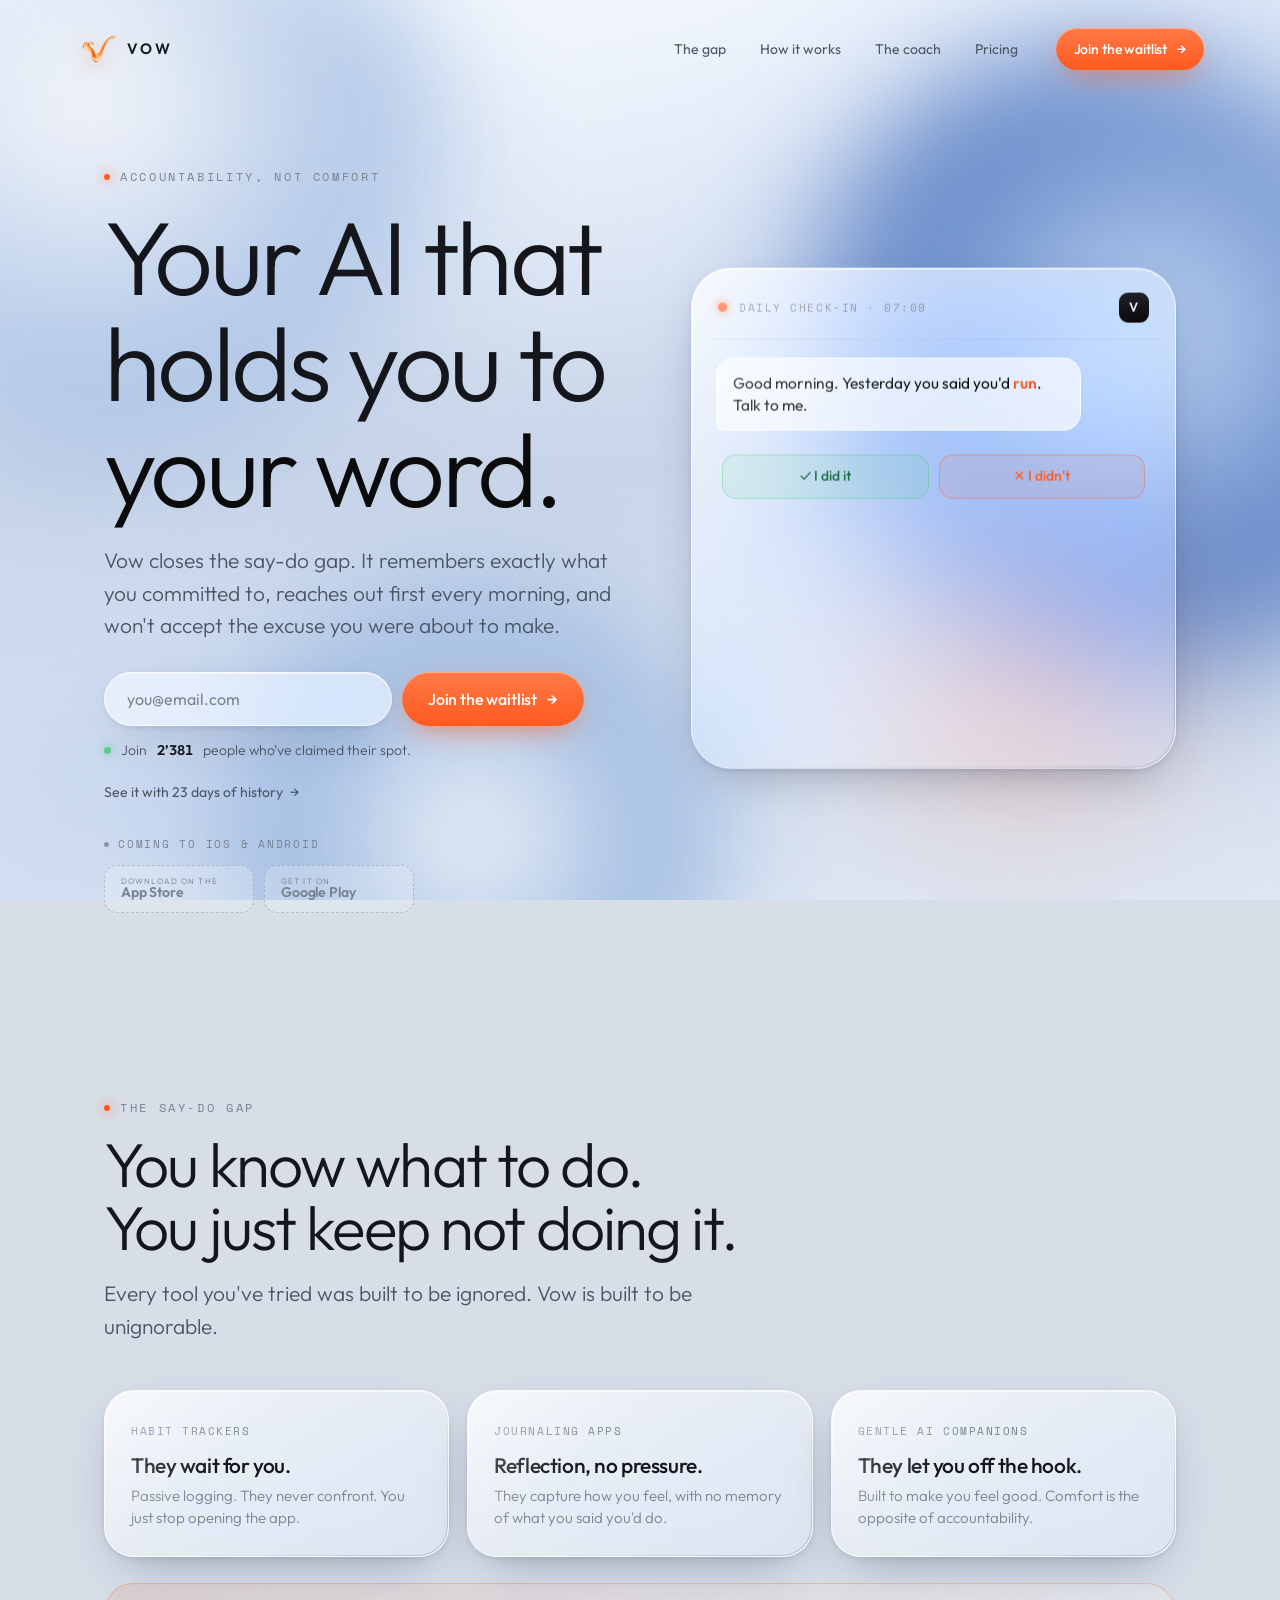
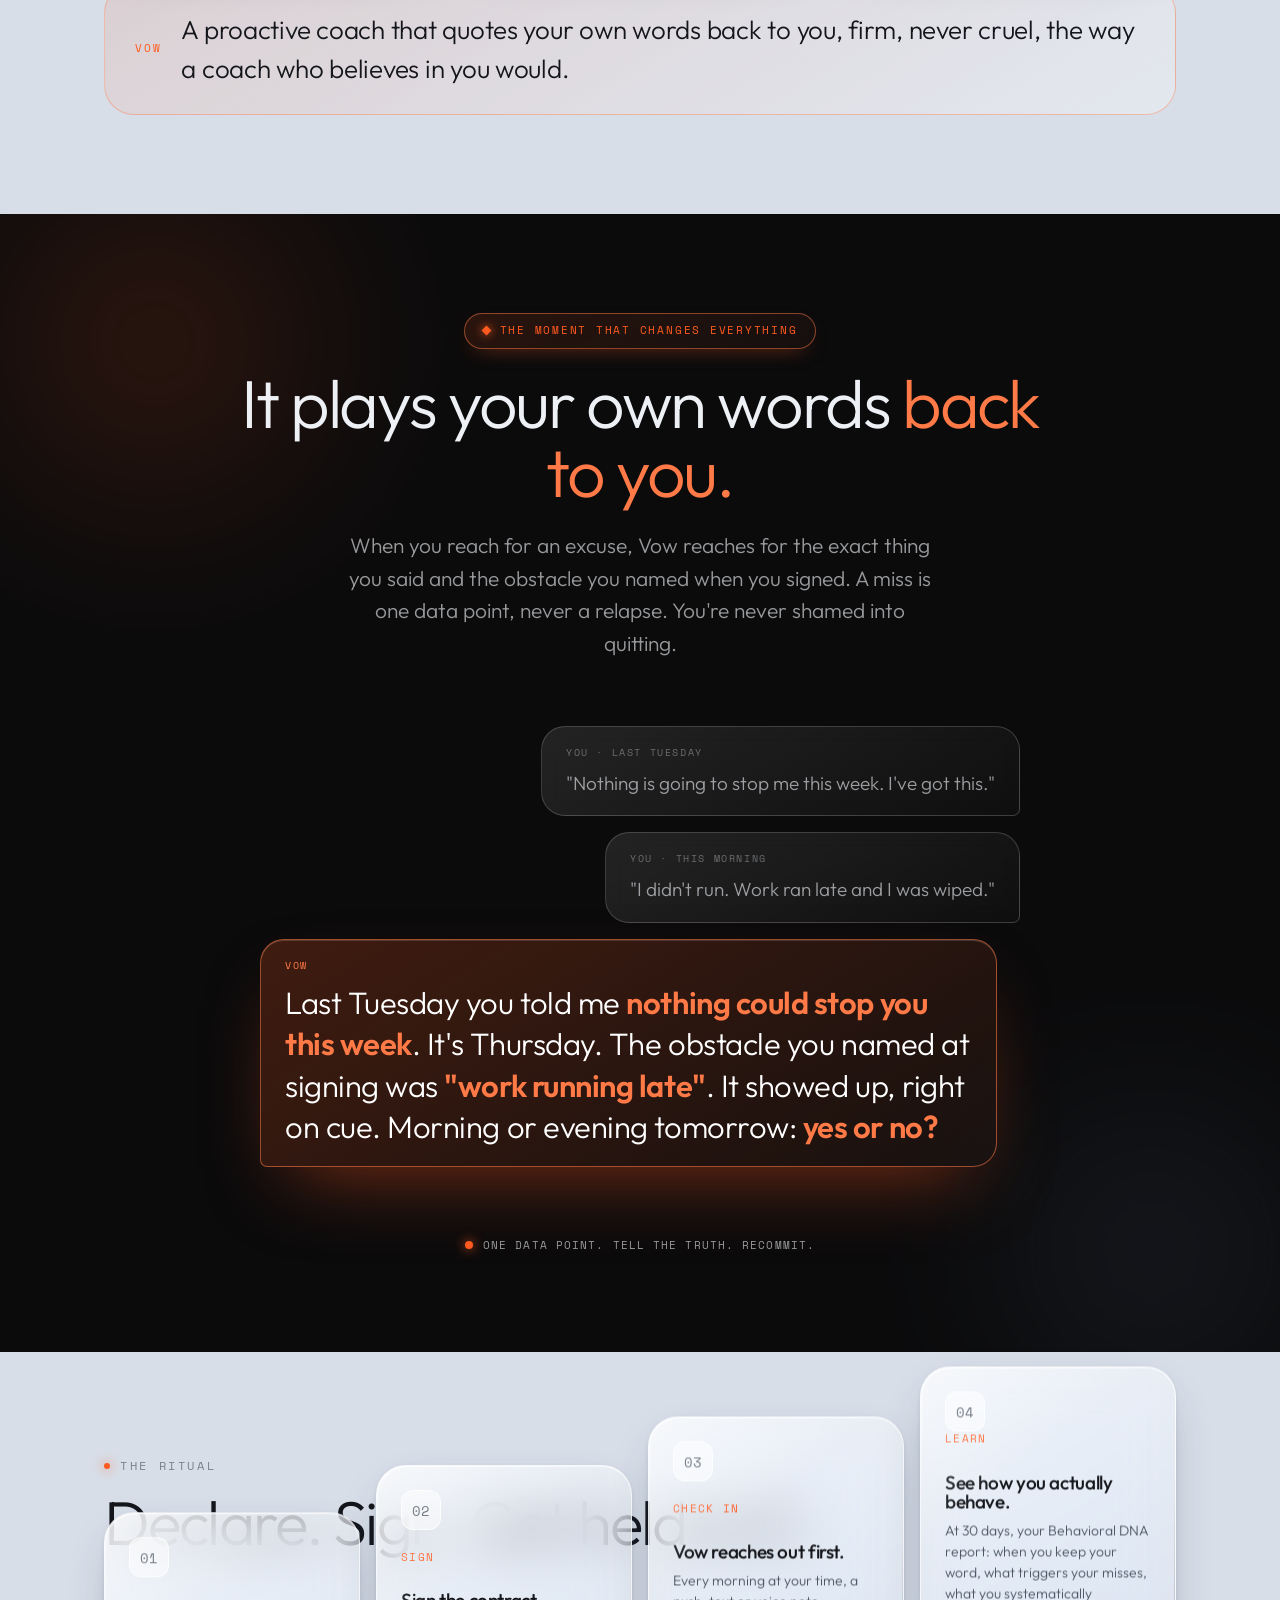
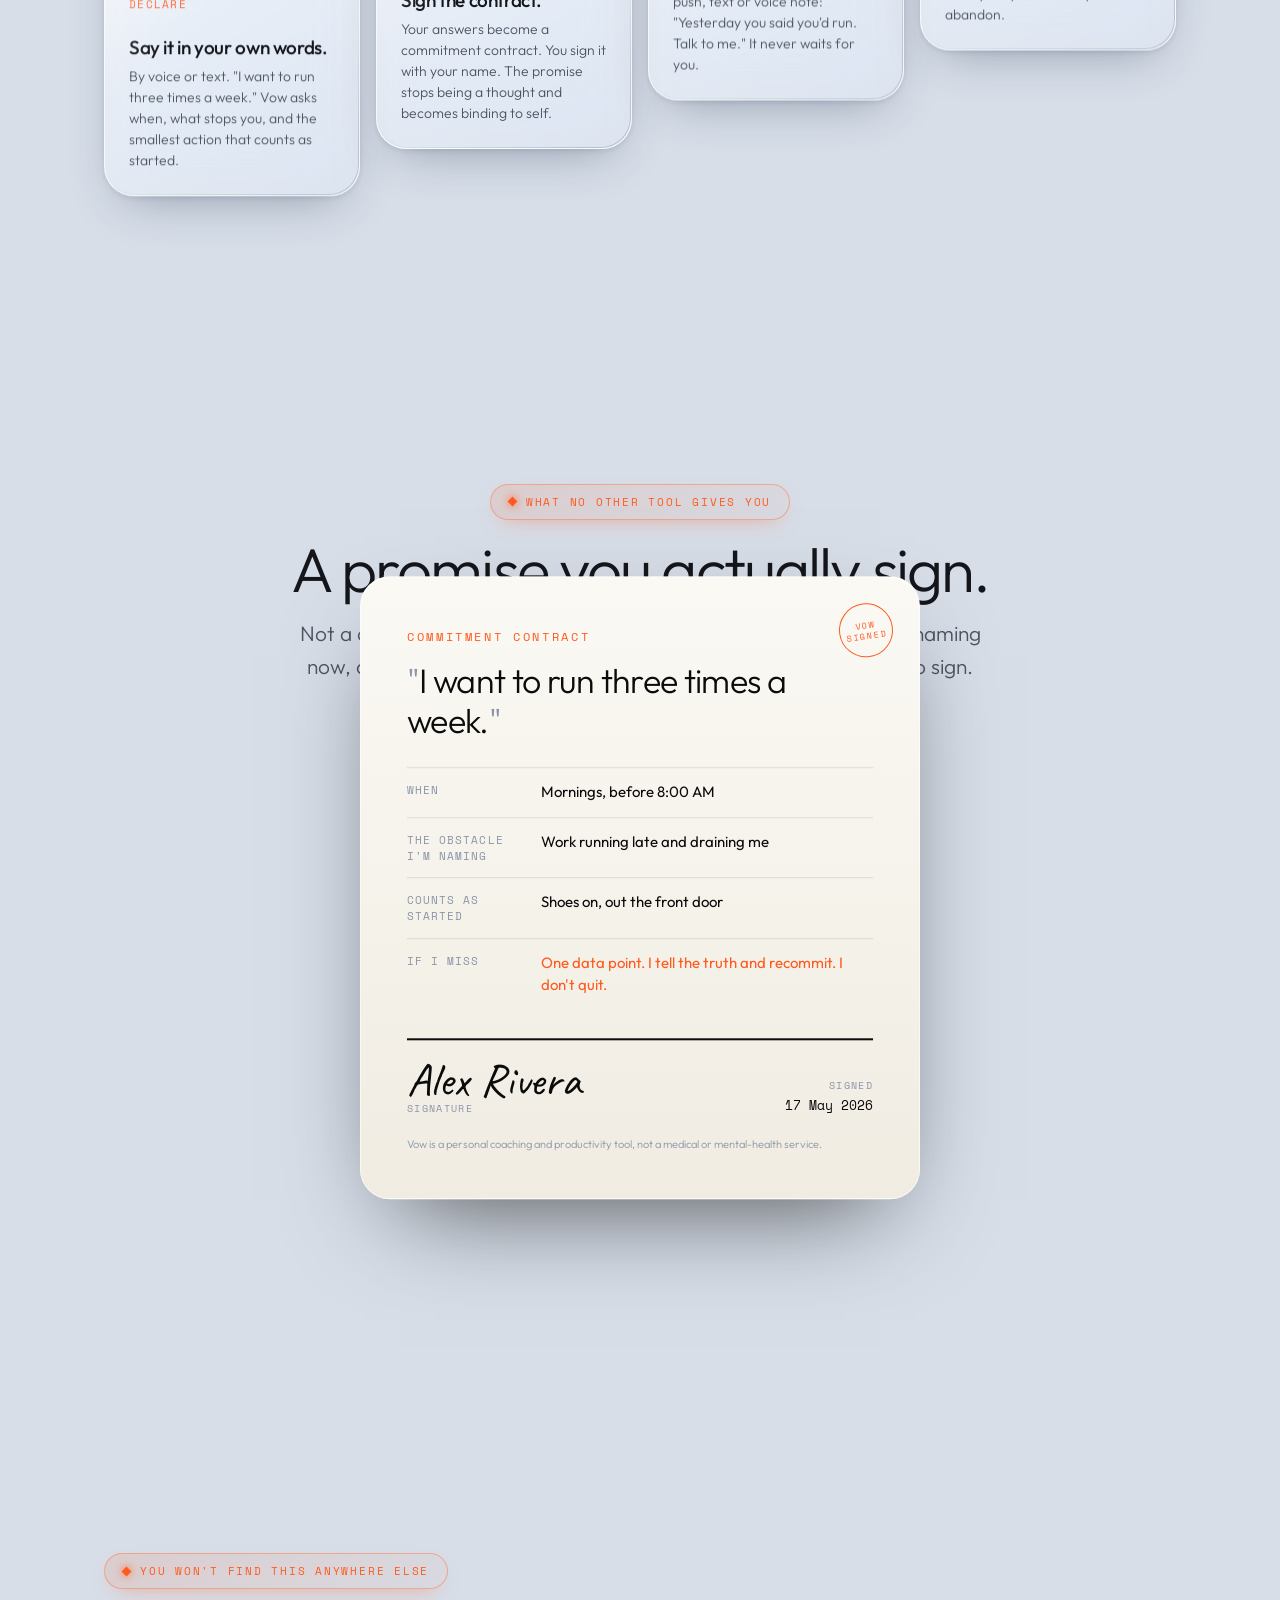
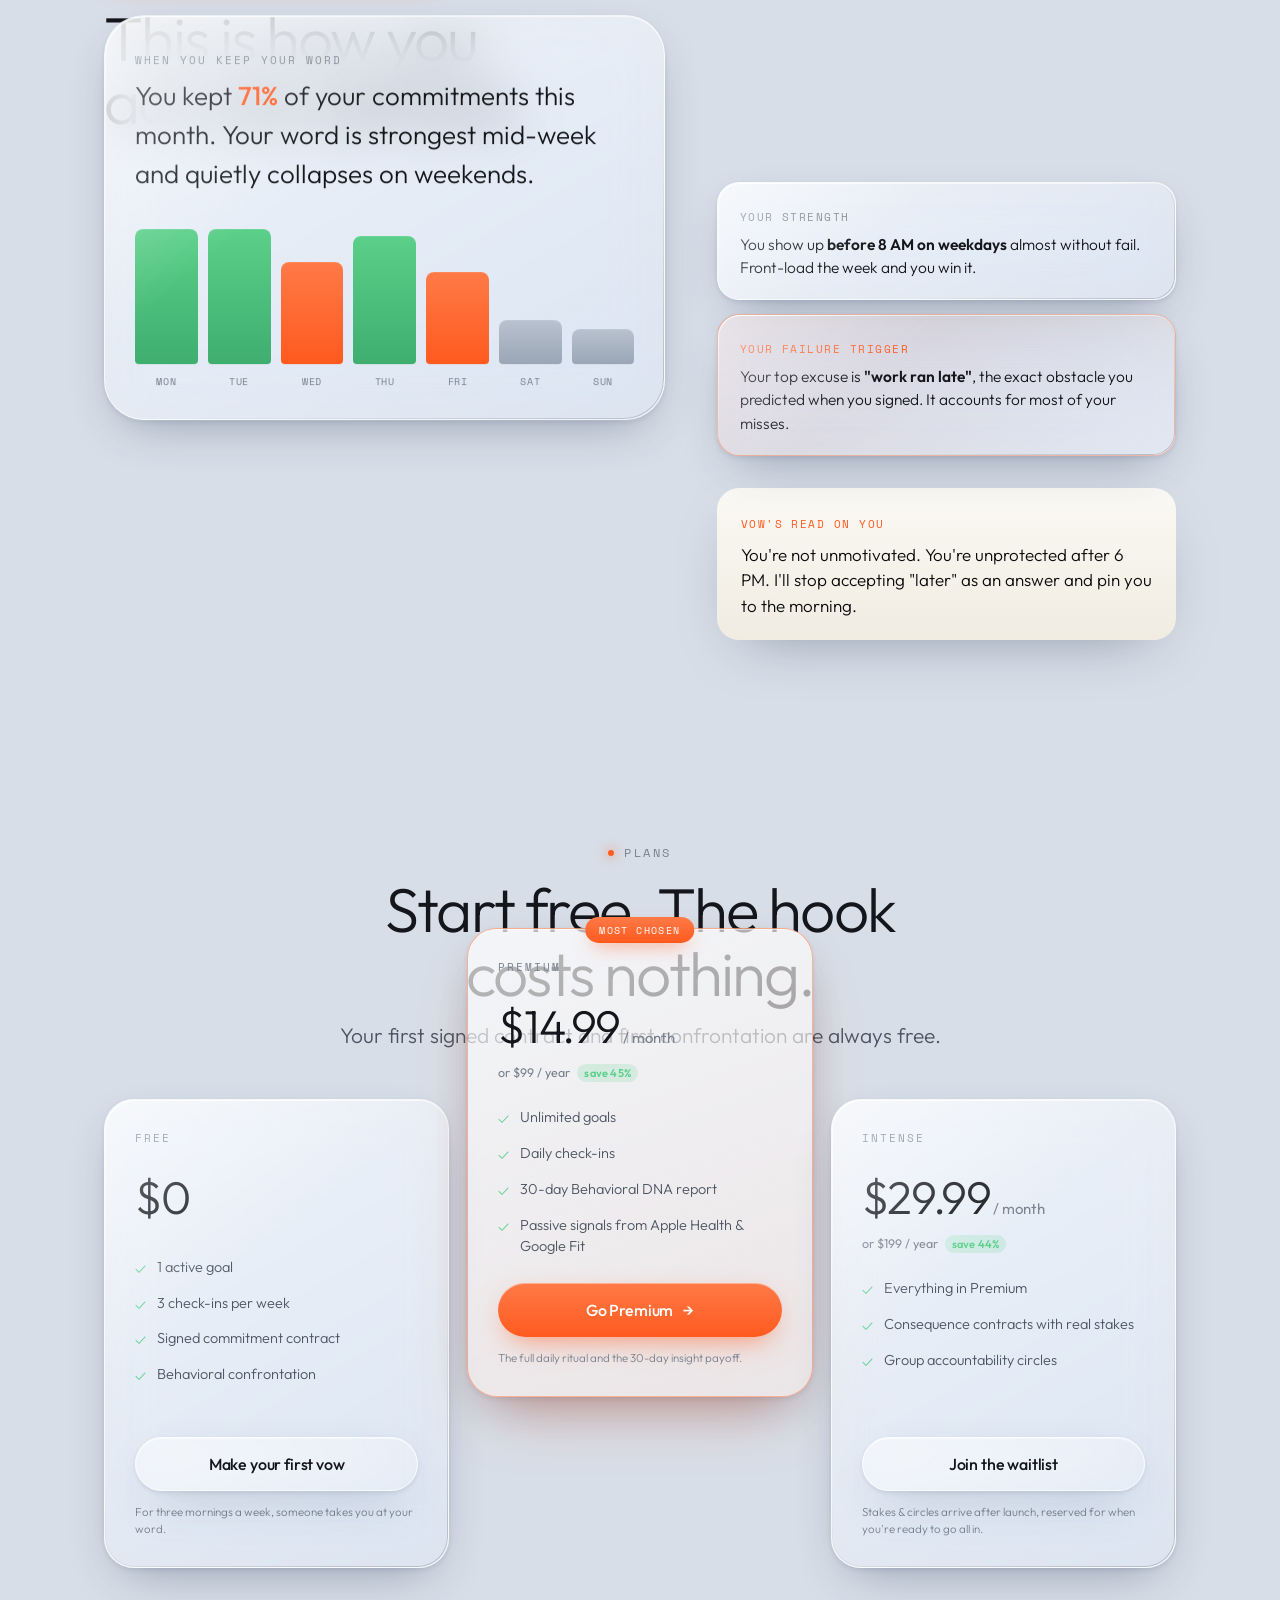
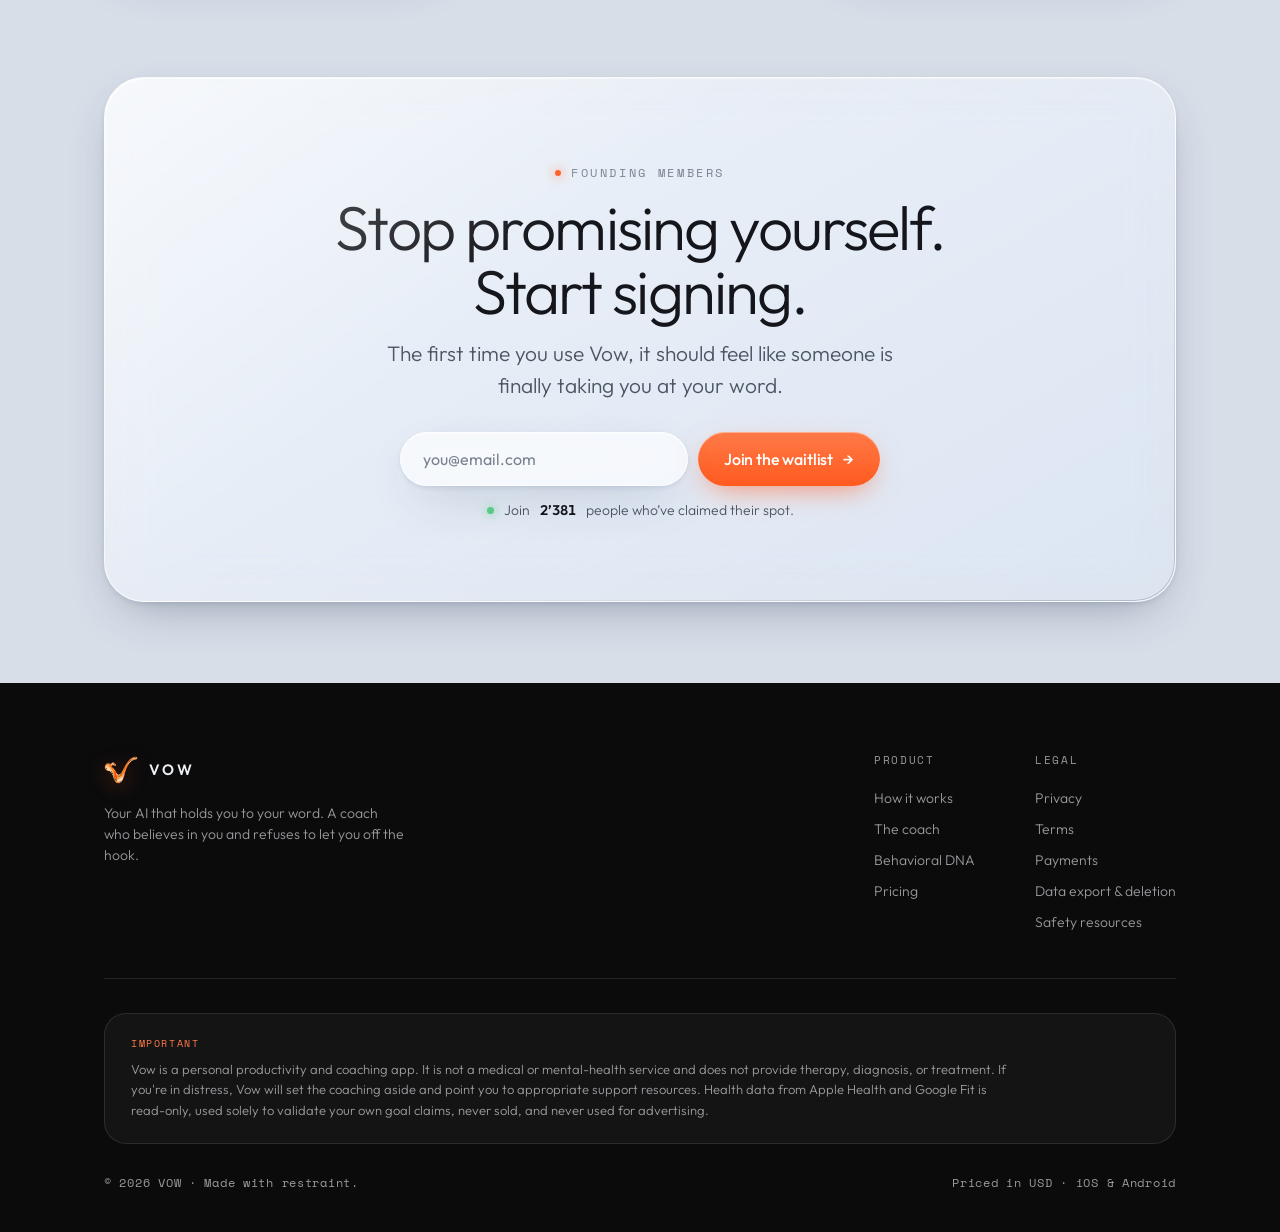
==== commit fc28a221: "fix: remove goal textarea from waitlist form to reduce signup friction Co-Authored-By: Claude Sonnet" ====
--- a/index.html
+++ b/index.html
@@ -26,9 +26,6 @@
 <link rel="preconnect" href="https://fonts.gstatic.com" crossorigin>
 <link href="https://fonts.googleapis.com/css2?family=Outfit:wght@200;300;400;500;600;700&family=Space+Mono:wght@400;700&family=Caveat:wght@600;700&display=swap" rel="stylesheet">
 <link rel="stylesheet" href="styles/vow.css">
-<script>
-  window.si = window.si || function () { (window.siq = window.siq || []).push(arguments); };
-</script>
 <script defer src="/_vercel/speed-insights/script.js"></script>
 </head>
 <body>
@@ -84,7 +81,6 @@
           <input class="wl-input" type="email" name="email" placeholder="you@email.com" autocomplete="email" required aria-label="Email address">
           <button type="submit" class="btn btn-primary">Join the waitlist <span class="arr">&rarr;</span></button>
         </div>
-        <textarea class="wl-goal" name="goal_text" placeholder="What&rsquo;s the goal you keep failing to follow through on? (optional)" rows="2" aria-label="Your goal"></textarea>
         <div class="wl-confirm" role="status" aria-live="polite">
           <span class="ck">&#10003;</span>
           <span class="ct">You&rsquo;re in. You&rsquo;re a founding member.</span>
@@ -352,7 +348,6 @@
         <input class="wl-input" type="email" name="email" placeholder="you@email.com" autocomplete="email" required aria-label="Email address">
         <button type="submit" class="btn btn-primary">Join the waitlist <span class="arr">&rarr;</span></button>
       </div>
-      <textarea class="wl-goal" name="goal_text" placeholder="What&rsquo;s the goal you keep failing to follow through on? (optional)" rows="2" aria-label="Your goal"></textarea>
       <div class="wl-confirm" role="status" aria-live="polite">
         <span class="ck">&#10003;</span>
         <span class="ct">You&rsquo;re in. You&rsquo;re a founding member.</span>
--- a/styles/vow.css
+++ b/styles/vow.css
@@ -222,18 +222,6 @@
 .wl-input:focus{ outline:none; border-color:var(--orange); background:rgba(255,255,255,.72);
   box-shadow: 0 0 0 4px rgba(255,90,31,.15), var(--shadow-glass); }
 .wl-row .btn{ flex-shrink:0; }
-.wl-goal{
-  display:block; width:100%; margin-top:10px; padding:14px 22px; border-radius:var(--r-md);
-  font-family:var(--font-display); font-size:14.5px; font-weight:400; color:var(--text);
-  background:rgba(255,255,255,.55); border:1px solid var(--glass-edge);
-  -webkit-backdrop-filter:var(--glass-blur); backdrop-filter:var(--glass-blur);
-  box-shadow:var(--shadow-glass); resize:none; line-height:1.5;
-  transition:border-color .25s, box-shadow .25s, background .25s;
-}
-.wl-goal::placeholder{ color:var(--text-3); }
-.wl-goal:focus{ outline:none; border-color:var(--orange); background:rgba(255,255,255,.72);
-  box-shadow:0 0 0 4px rgba(255,90,31,.15), var(--shadow-glass); }
-.waitlist.done .wl-goal{ display:none; }
 .wl-confirm{ display:none; align-items:center; gap:14px; padding:13px 20px 13px 14px; border-radius:var(--r-pill);
   background:linear-gradient(150deg, rgba(91,208,138,.20), rgba(255,255,255,.42));
   border:1px solid rgba(91,208,138,.5); box-shadow:var(--shadow-glass); }
@@ -499,10 +487,9 @@
   .waitlist{ max-width:none; display:flex; flex-direction:column; gap:10px; }
   .wl-row{ display:contents; }
   .wl-input{ order:1; width:100%; height:54px; flex:none; }
-  .wl-goal{ order:2; margin-top:0; }
-  .wl-row .btn{ order:3; width:100%; }
-  .wl-confirm{ order:4; width:100%; }
-  .wl-count{ order:5; margin-top:0; }
+  .wl-row .btn{ order:2; width:100%; }
+  .wl-confirm{ order:3; width:100%; }
+  .wl-count{ order:4; margin-top:0; }
   .store-slots{ display:flex; gap:10px; }
   .store-slot{ flex:1; min-width:0; }
   .text-link{ min-height:44px; }
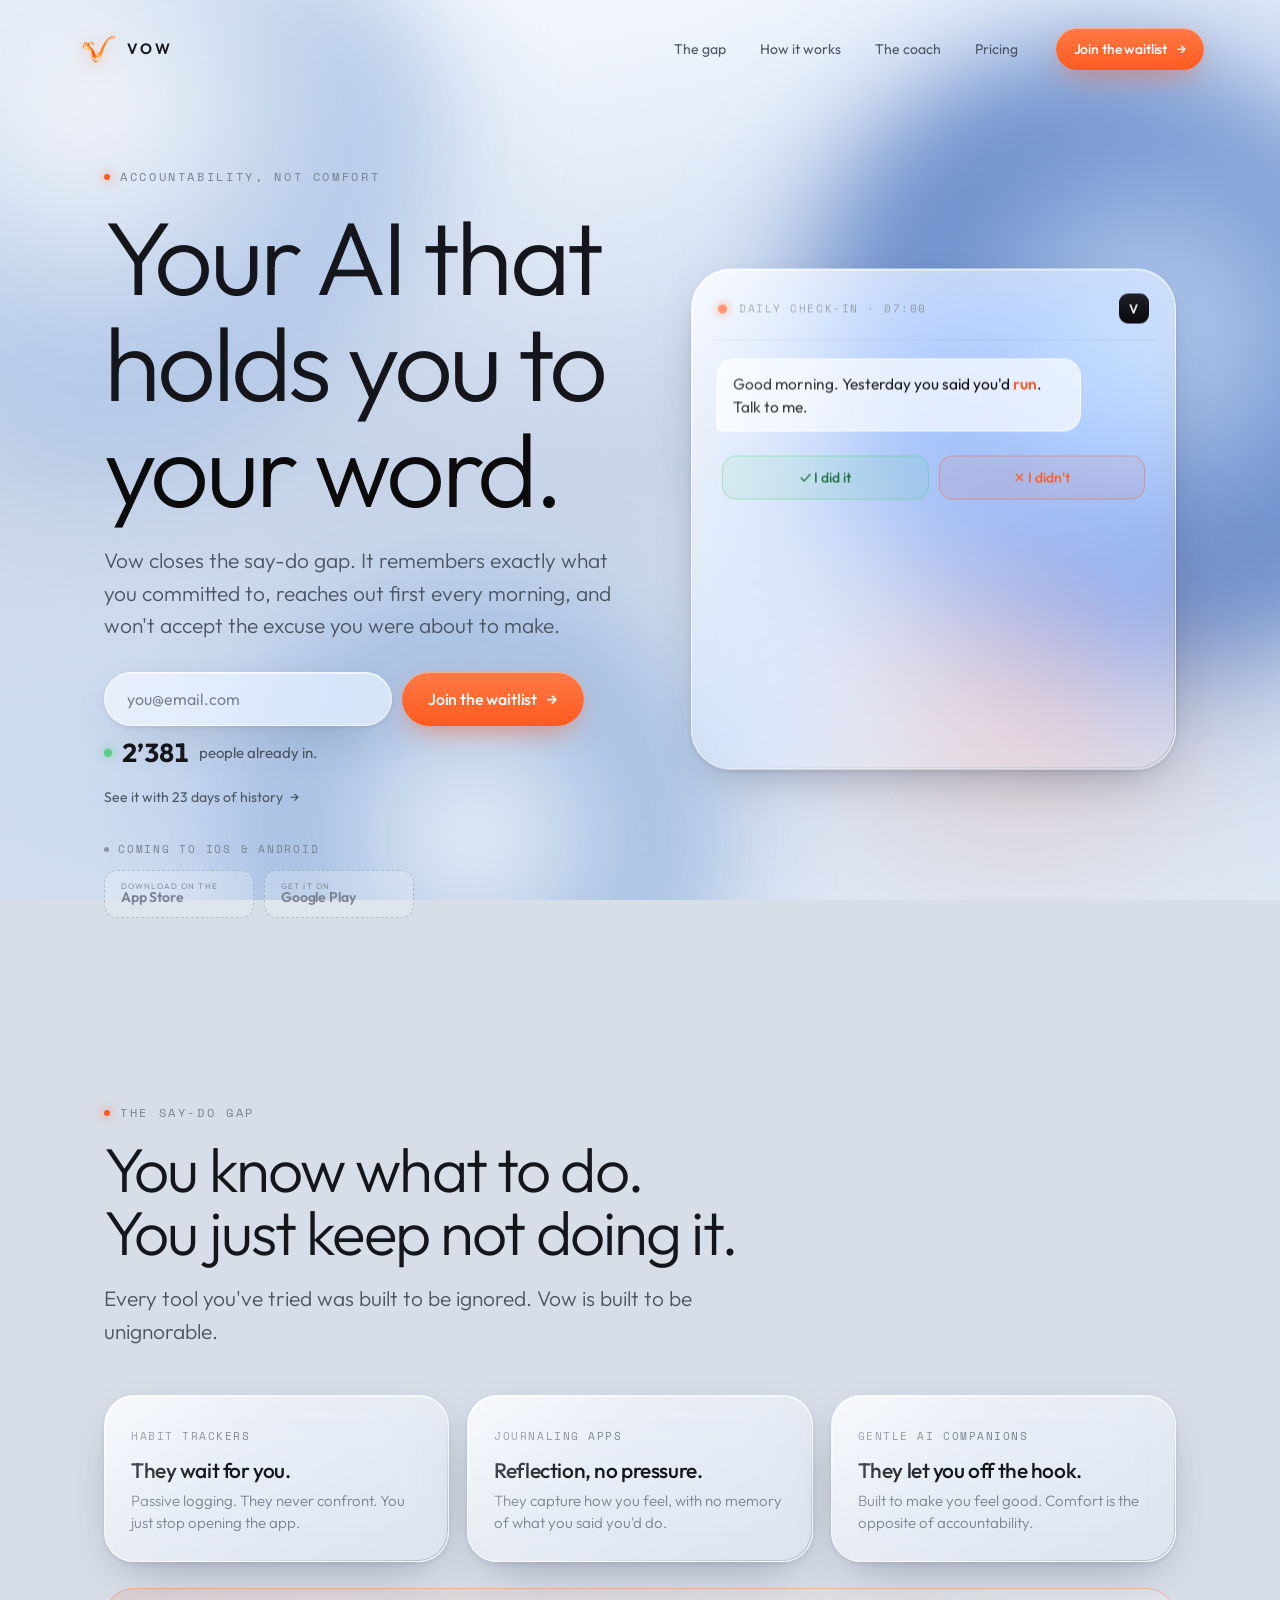
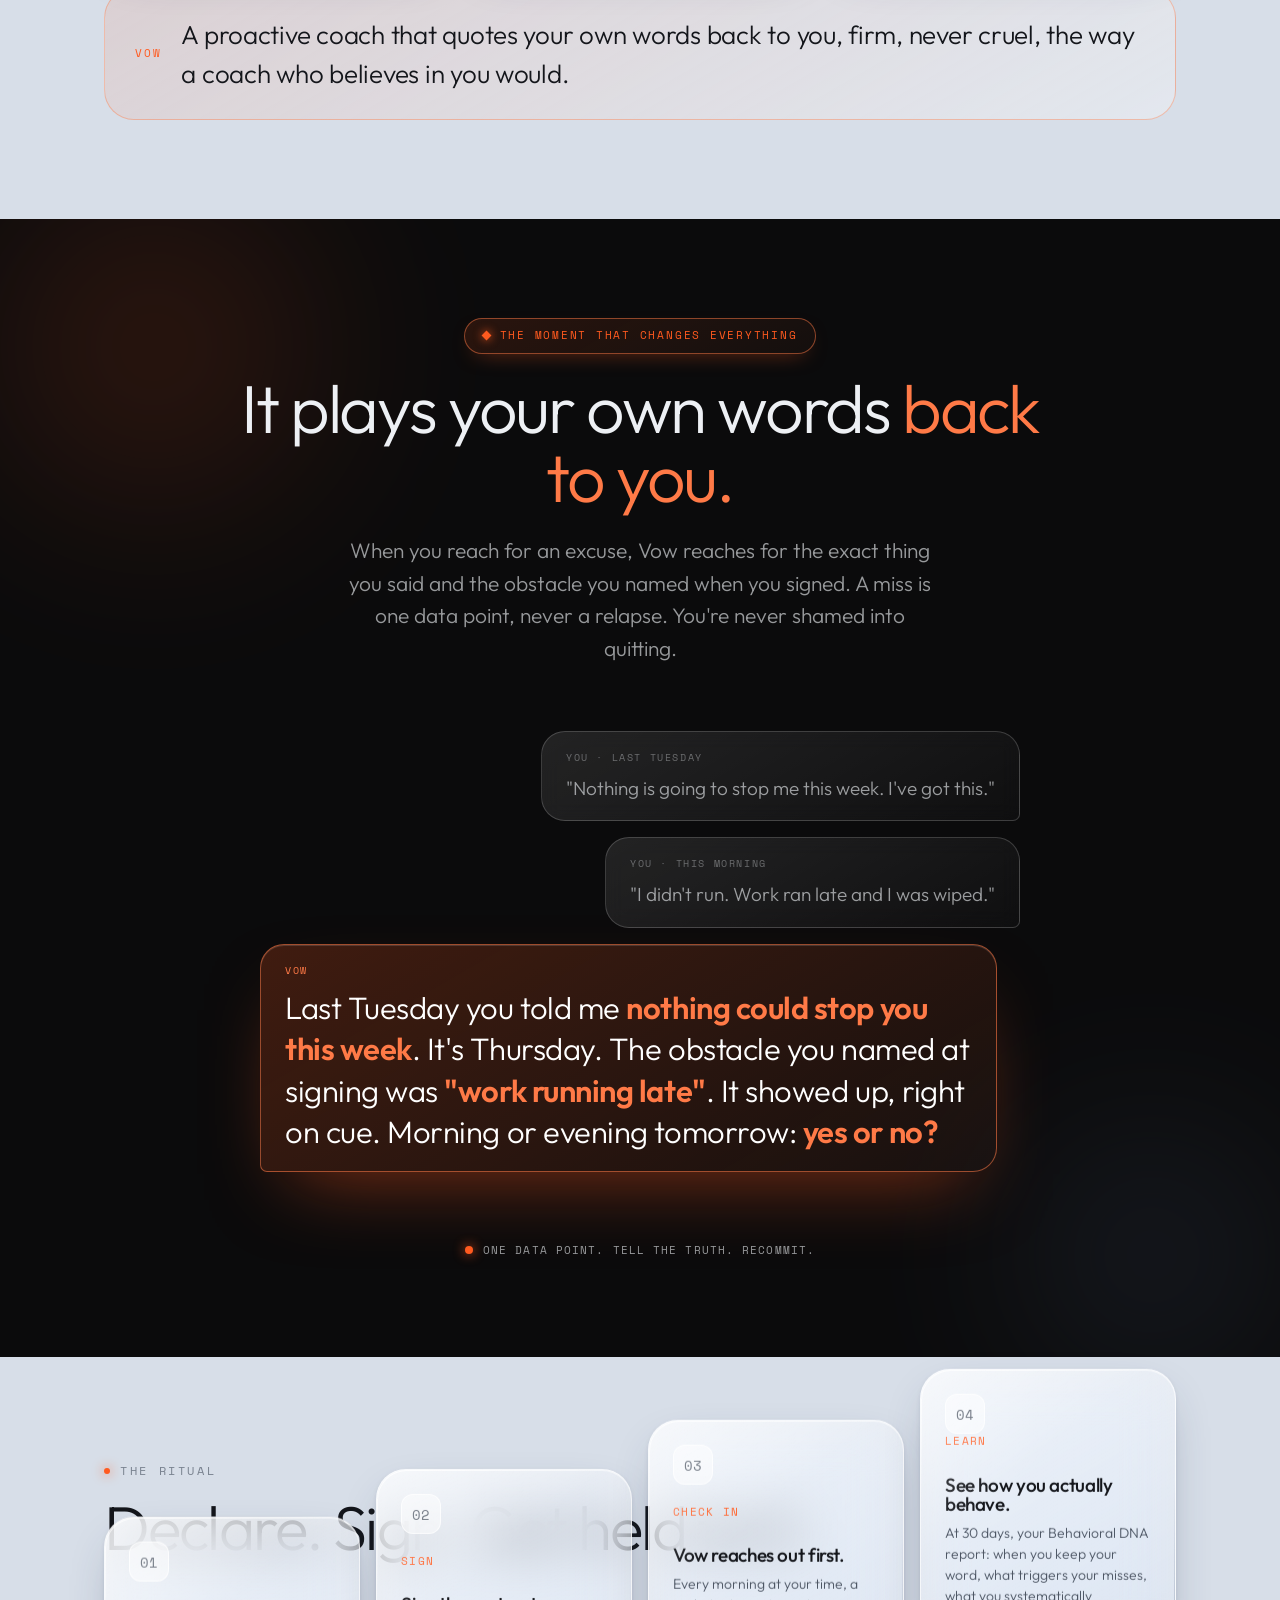
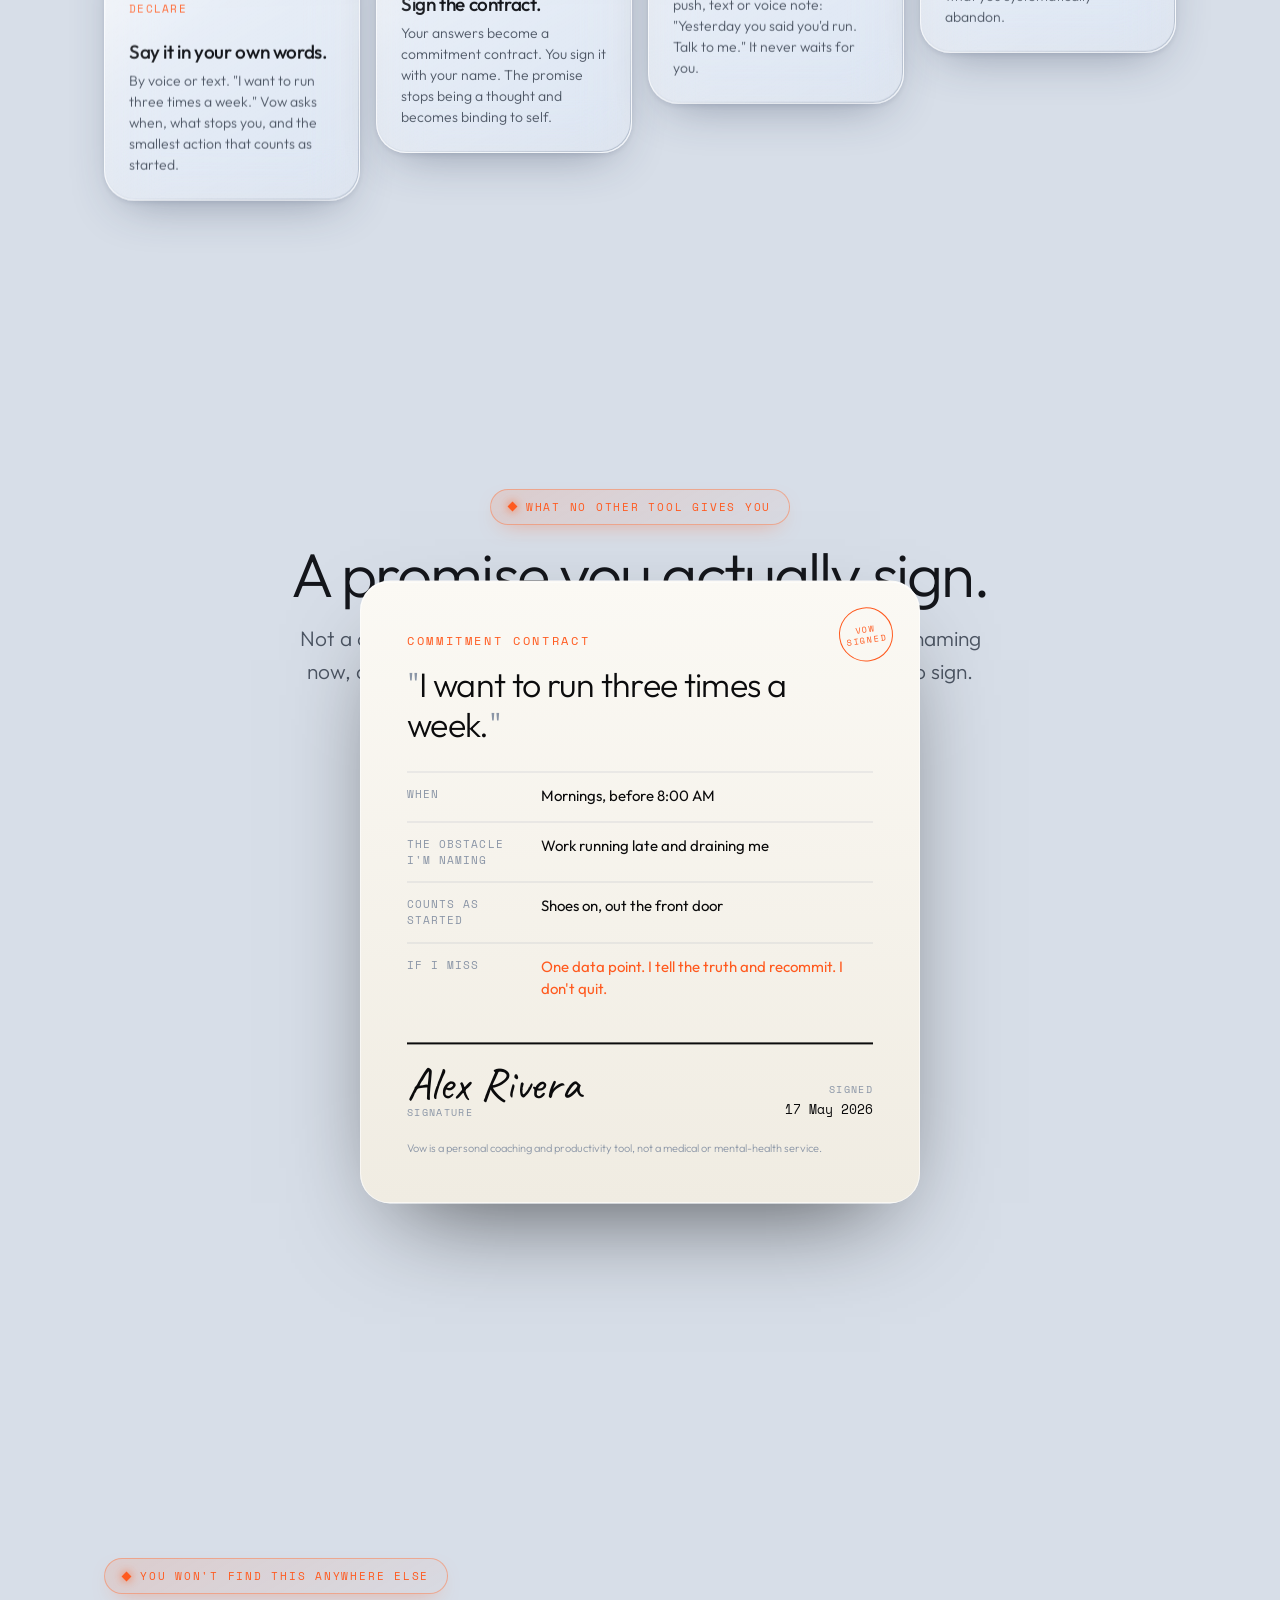
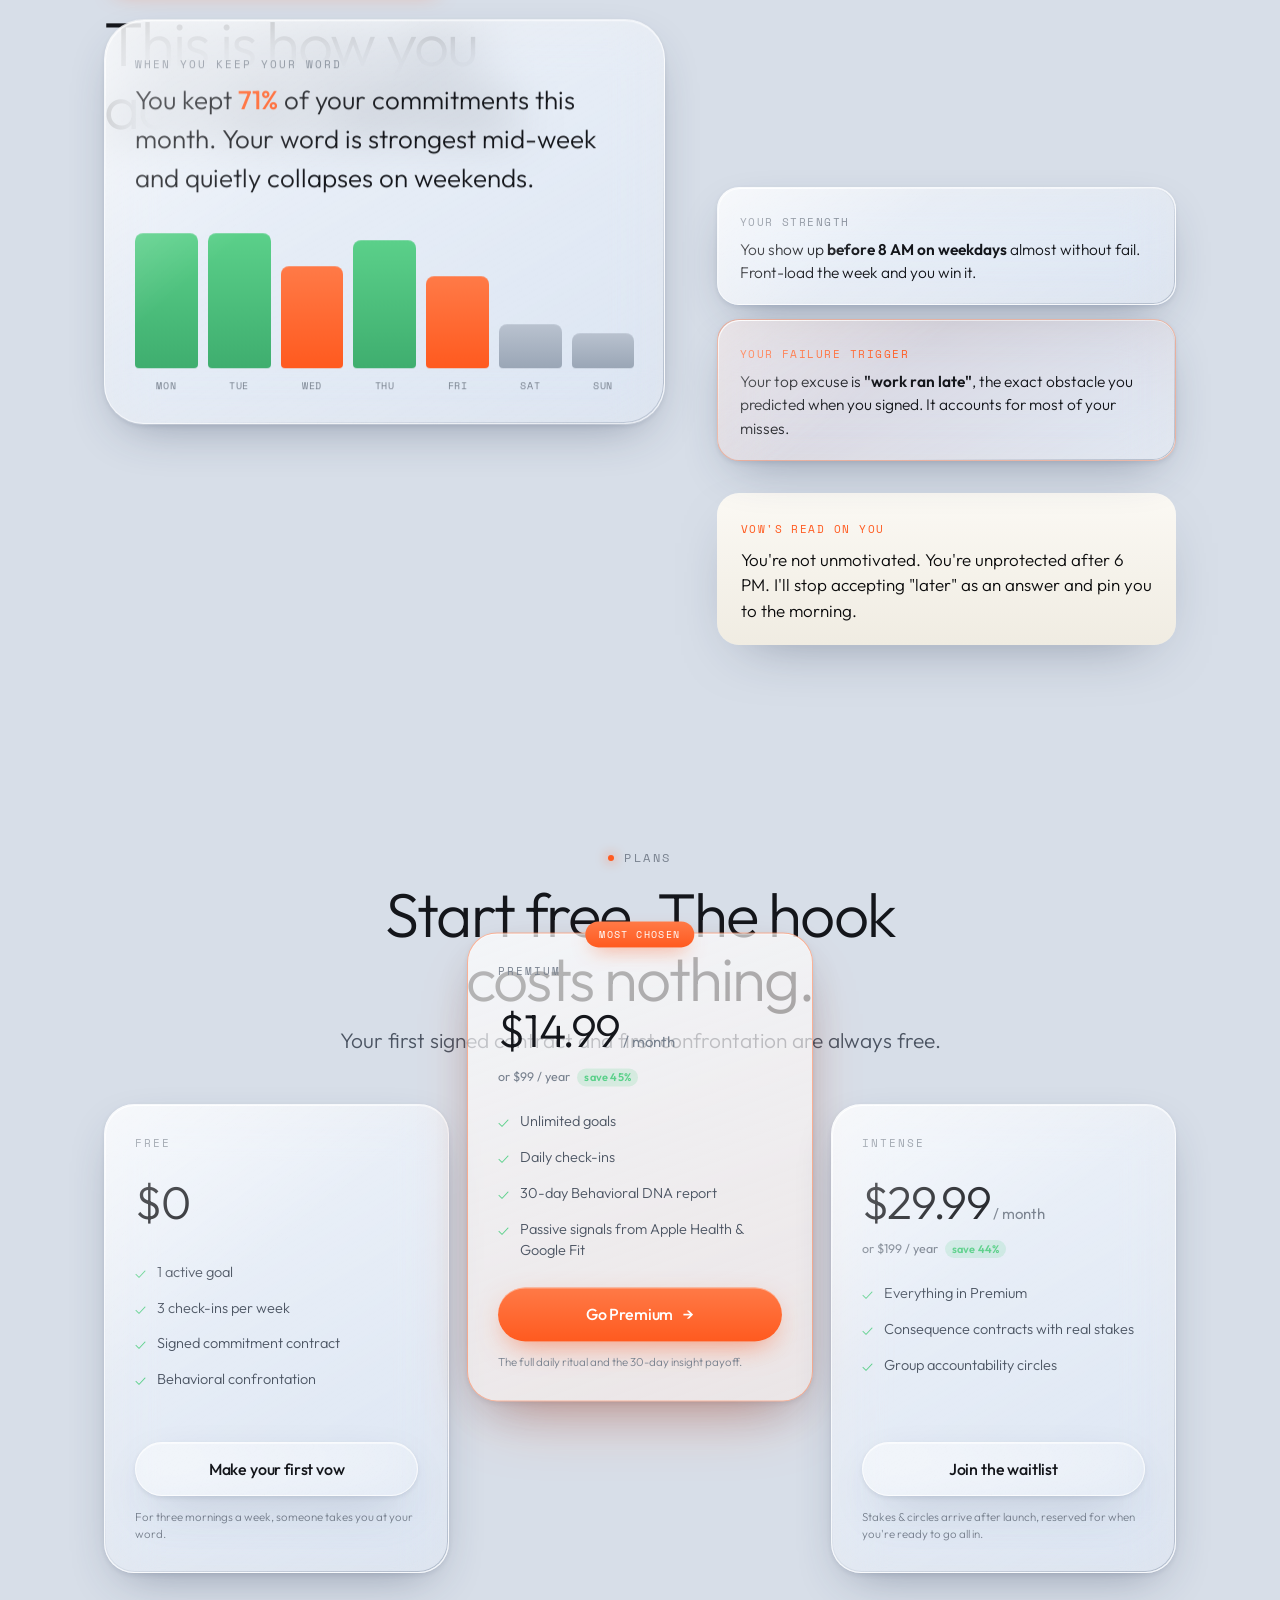
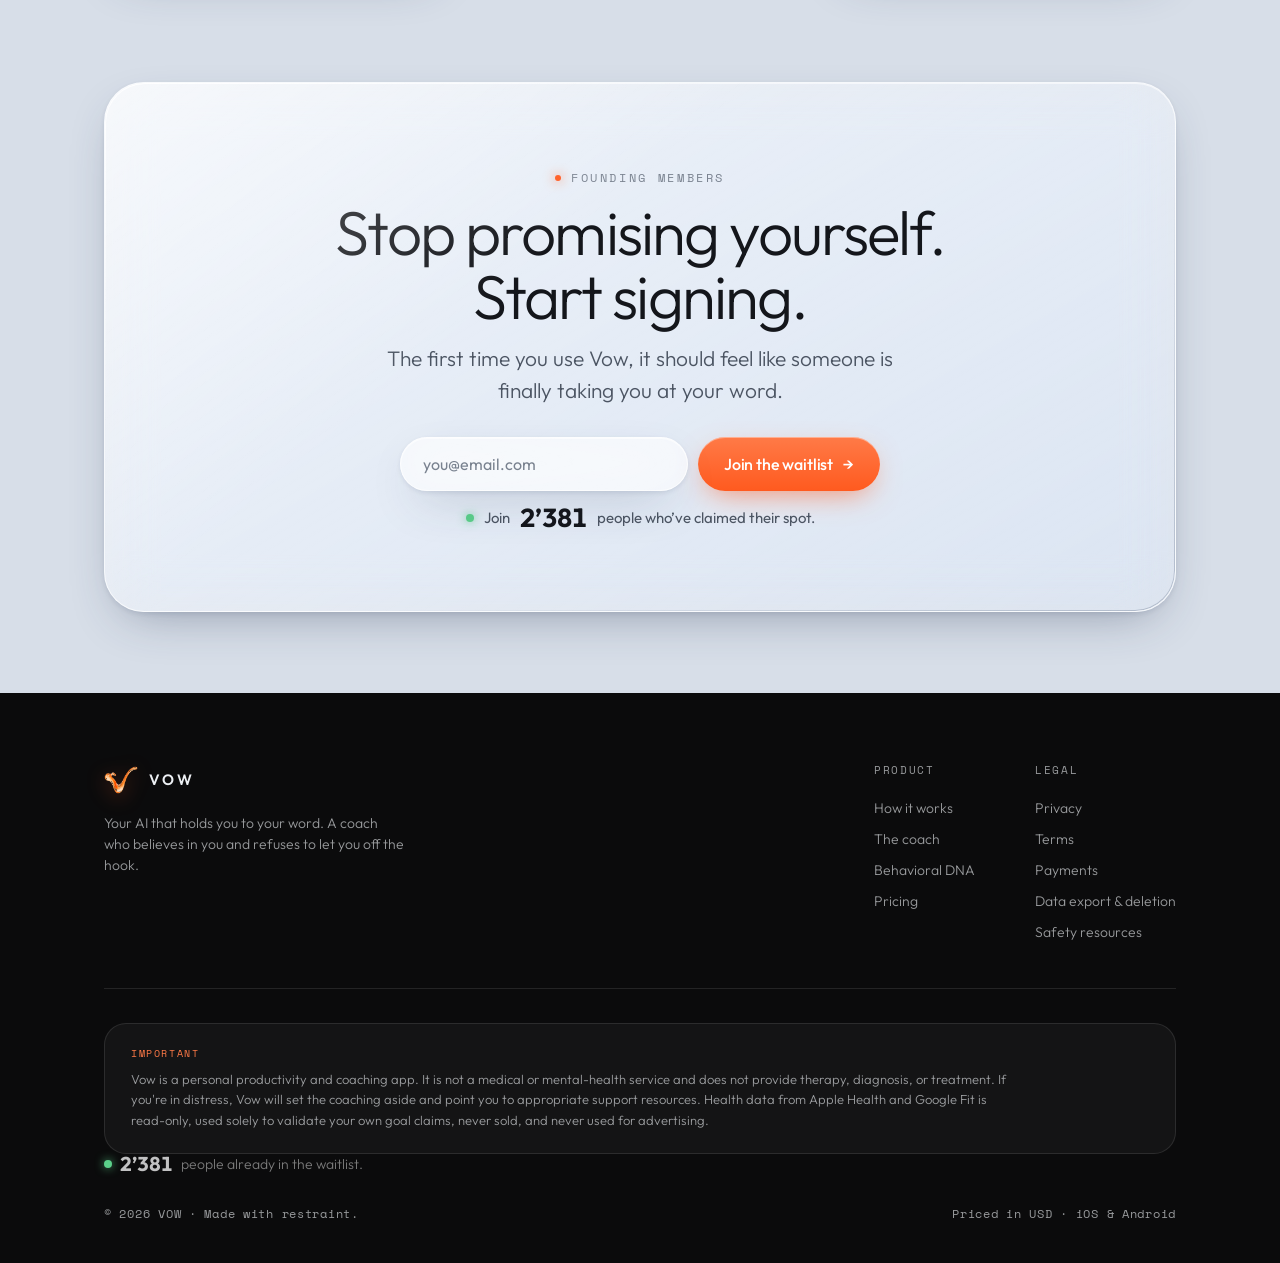
==== commit 645618a5: "feat: surface social proof counter — big number, footer placement Co-Authored-By: Claude Sonnet 4.6 " ====
--- a/index.html
+++ b/index.html
@@ -85,7 +85,7 @@
           <span class="ck">&#10003;</span>
           <span class="ct">You&rsquo;re in. You&rsquo;re a founding member.</span>
         </div>
-        <div class="wl-count"><span class="wl-pip"></span>Join <span class="n" data-count>2'381</span> people who&rsquo;ve claimed their spot.</div>
+        <div class="wl-count"><span class="wl-pip"></span><span class="n" data-count>2'381</span> people already in.</div>
       </form>
 
       <a class="text-link reveal" data-d="3" href="#dna">See it with 23 days of history <span class="arr">&rarr;</span></a>
@@ -389,6 +389,7 @@
       <div class="k">Important</div>
       <p>Vow is a personal productivity and coaching app. It is not a medical or mental-health service and does not provide therapy, diagnosis, or treatment. If you're in distress, Vow will set the coaching aside and point you to appropriate support resources. Health data from Apple Health and Google Fit is read-only, used solely to validate your own goal claims, never sold, and never used for advertising.</p>
     </div>
+    <div class="foot-count"><span class="wl-pip"></span><span class="n" data-count>2'381</span> people already in the waitlist.</div>
     <div class="foot-base">
       <span>&copy; <span id="yr">2026</span> VOW &middot; Made with restraint.</span>
       <span>Priced in USD &middot; iOS &amp; Android</span>
--- a/styles/vow.css
+++ b/styles/vow.css
@@ -236,11 +236,14 @@
   box-shadow:0 6px 16px -6px rgba(91,208,138,.85); }
 .wl-confirm .ct{ font-size:15px; color:var(--text); font-weight:400; letter-spacing:-.01em; }
 .wl-confirm .ct b{ color:#1c7d4d; font-weight:600; font-variant-numeric:tabular-nums; }
-.wl-count{ margin-top:14px; display:flex; align-items:center; gap:10px; font-size:14px; color:var(--text-2); font-weight:300; }
+.wl-count{ margin-top:14px; display:flex; align-items:center; gap:10px; font-size:15px; color:var(--text-2); font-weight:400; }
 .waitlist-center .wl-count{ justify-content:center; }
-.wl-count .wl-pip{ width:7px; height:7px; border-radius:50%; background:var(--green);
+.wl-pip{ width:8px; height:8px; border-radius:50%; background:var(--green); display:inline-block;
   box-shadow:0 0 10px rgba(91,208,138,.85); flex-shrink:0; animation:pipPulse 2.4s ease-in-out infinite; }
-.wl-count .n{ font-weight:600; color:var(--text); font-variant-numeric:tabular-nums; }
+.wl-count .n{ font-size:26px; font-weight:700; color:var(--text); font-variant-numeric:tabular-nums; line-height:1; }
+.foot-count{ display:flex; align-items:center; gap:8px; font-size:14px; color:rgba(255,255,255,.45); font-weight:300; margin-bottom:18px; }
+.foot-count .n{ font-size:20px; font-weight:700; color:rgba(255,255,255,.75); font-variant-numeric:tabular-nums; line-height:1; }
+.foot-count .wl-pip{ background:var(--green); }
 @keyframes pipPulse{ 0%,100%{ opacity:.45; transform:scale(.82) } 50%{ opacity:1; transform:scale(1) } }
 
 .text-link{ display:inline-flex; align-items:center; gap:7px; font-size:14px; color:var(--text-2); font-weight:400; transition:color .2s; }
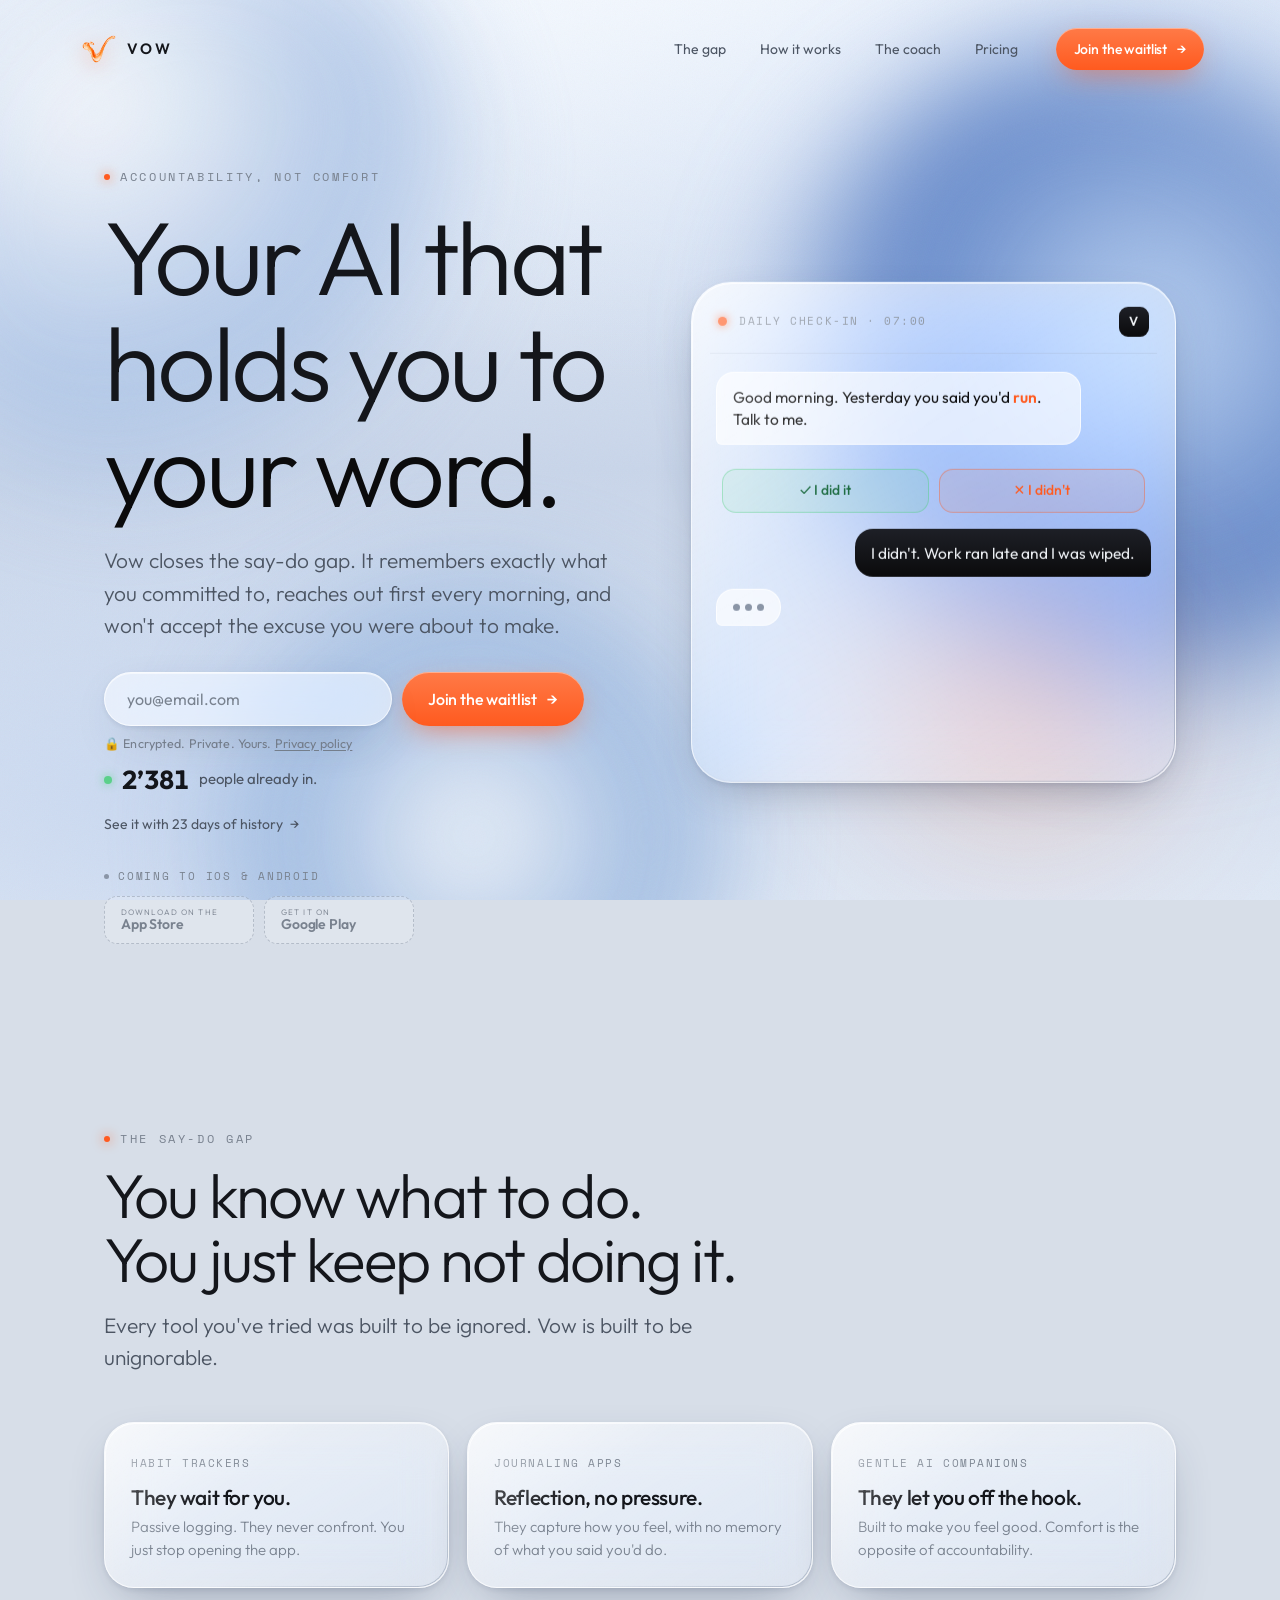
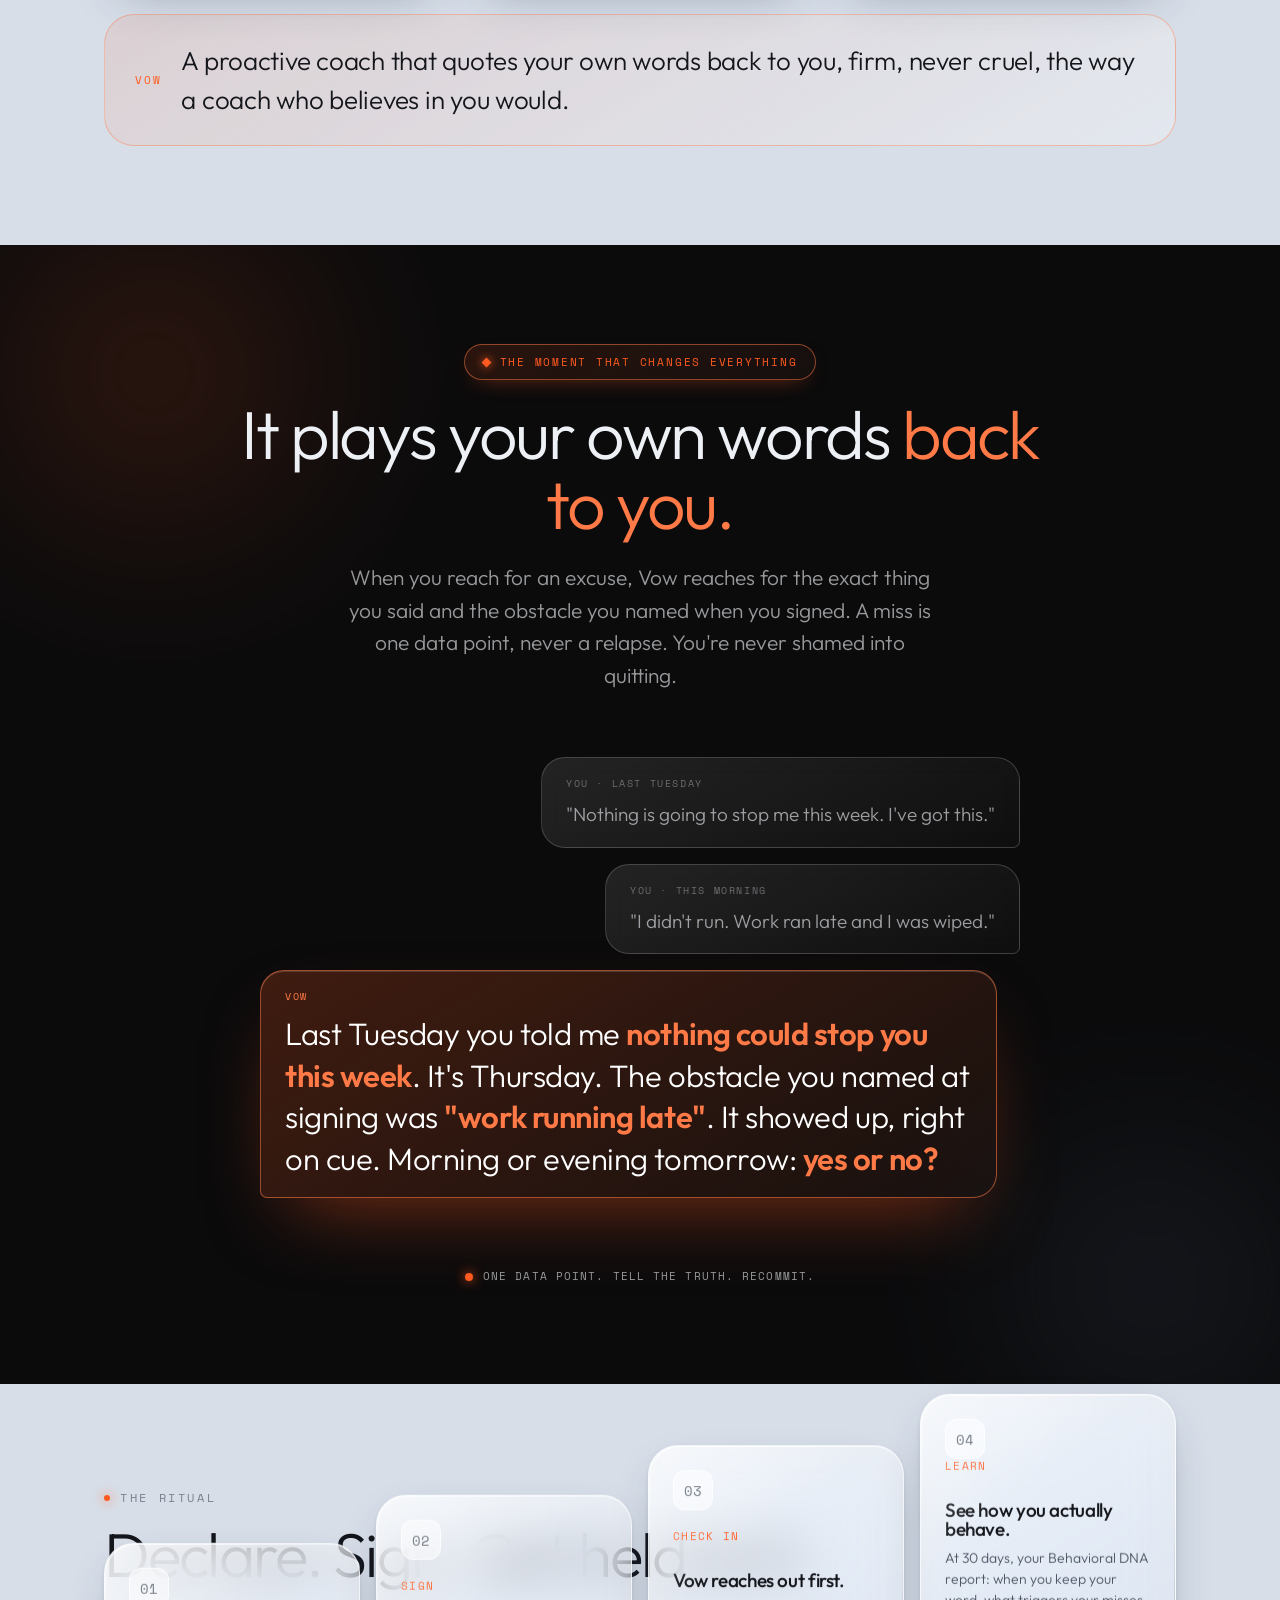
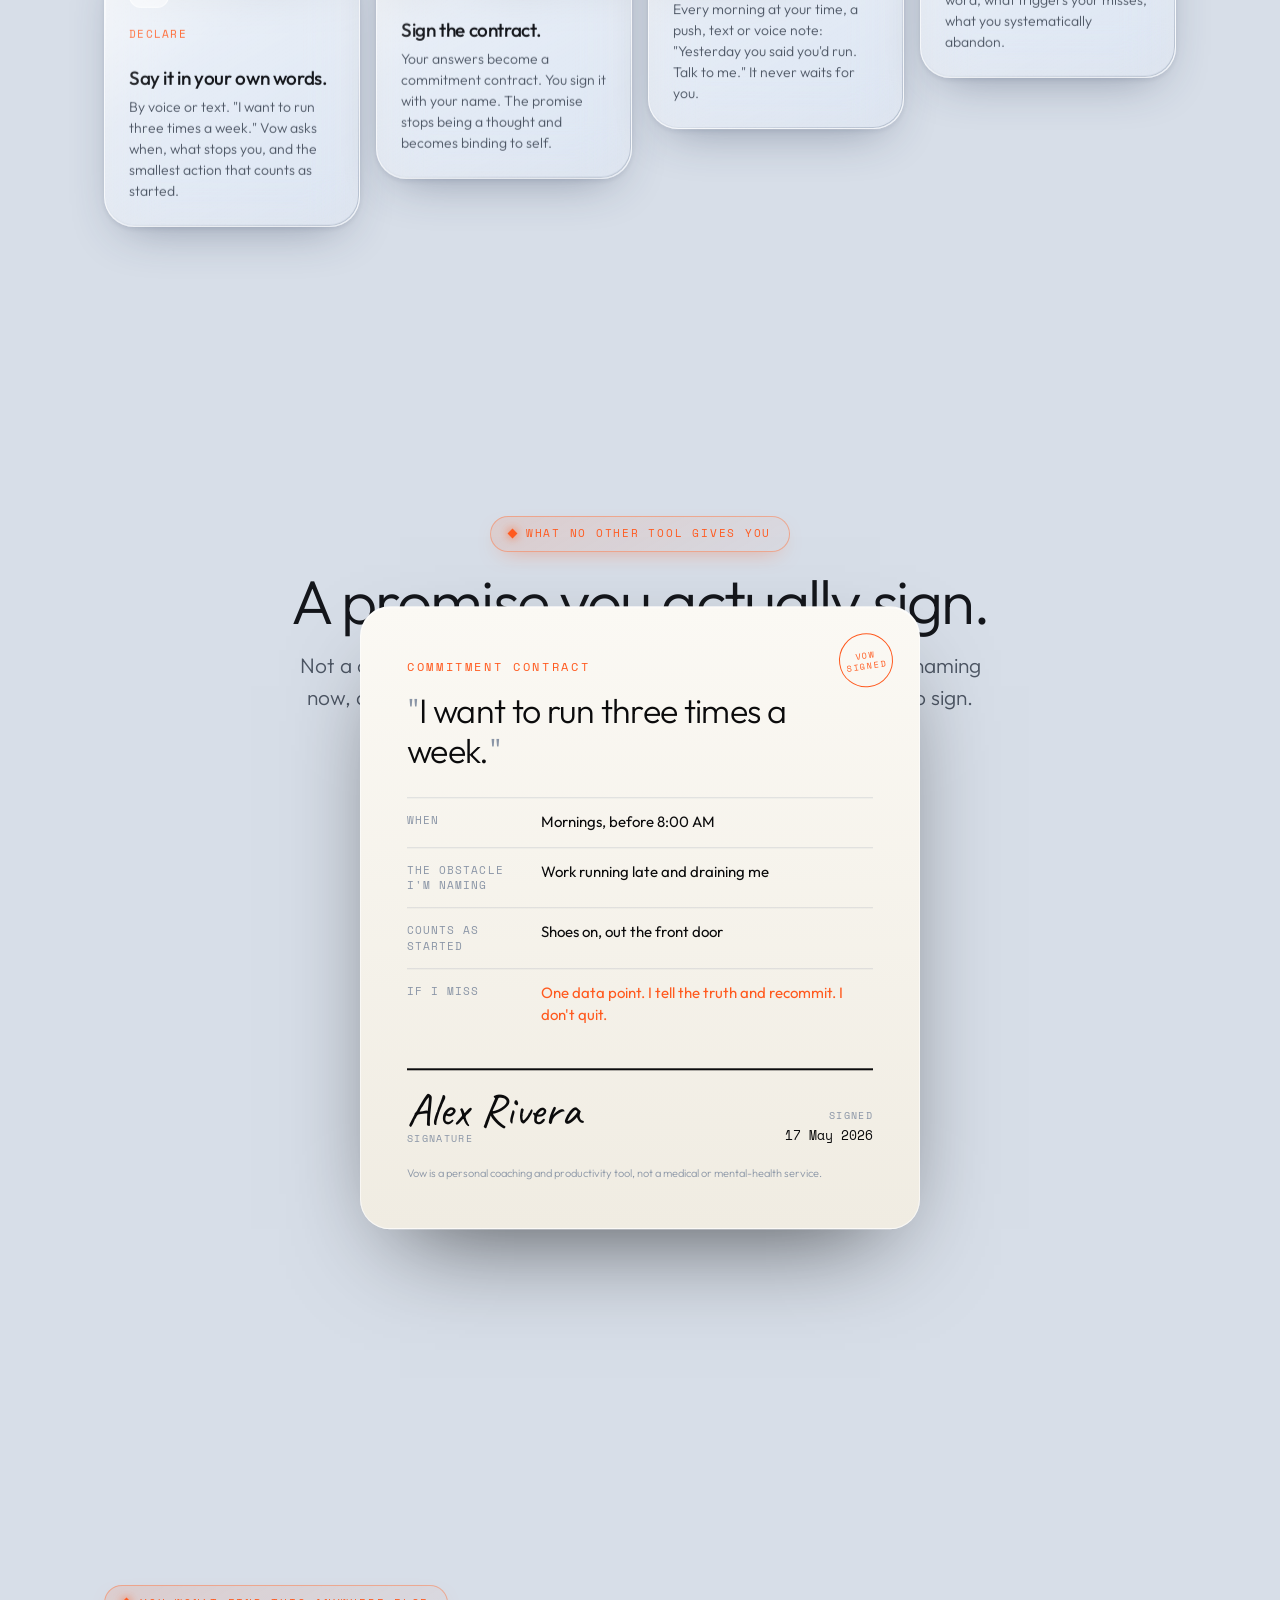
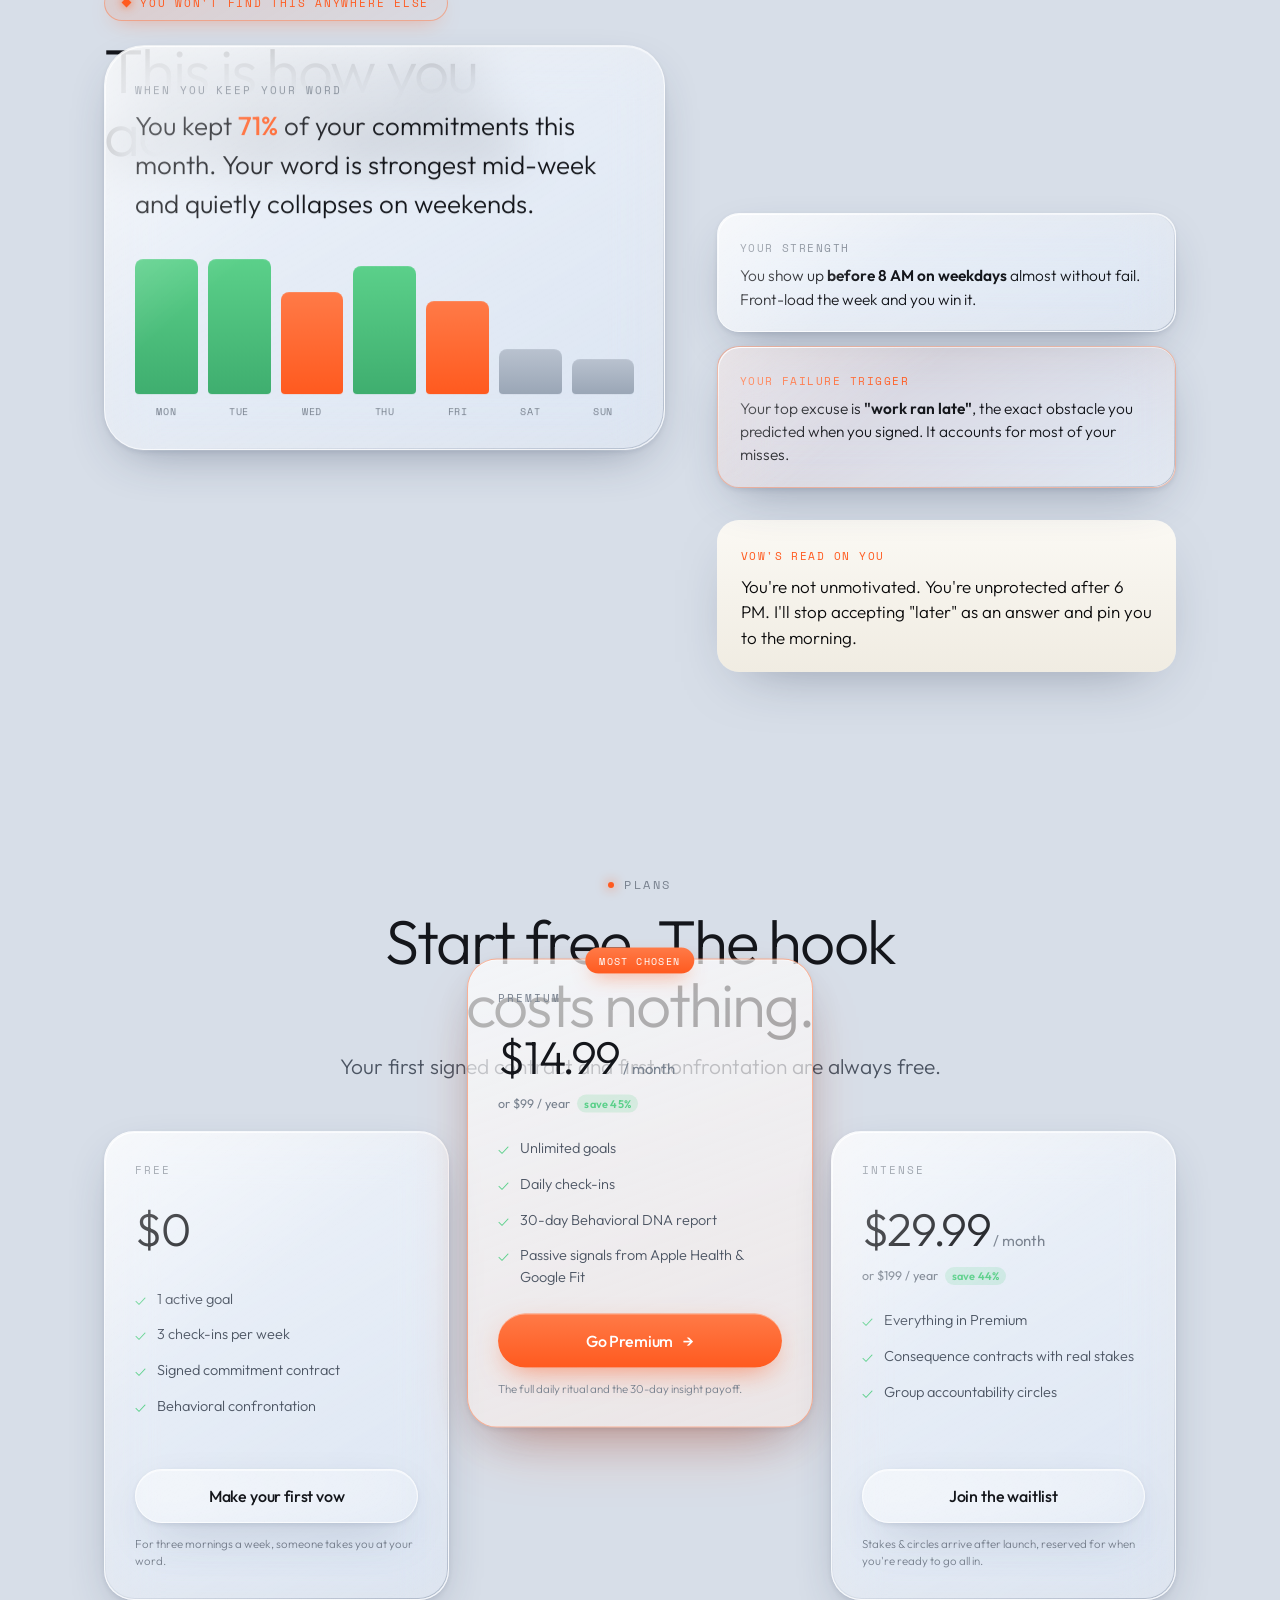
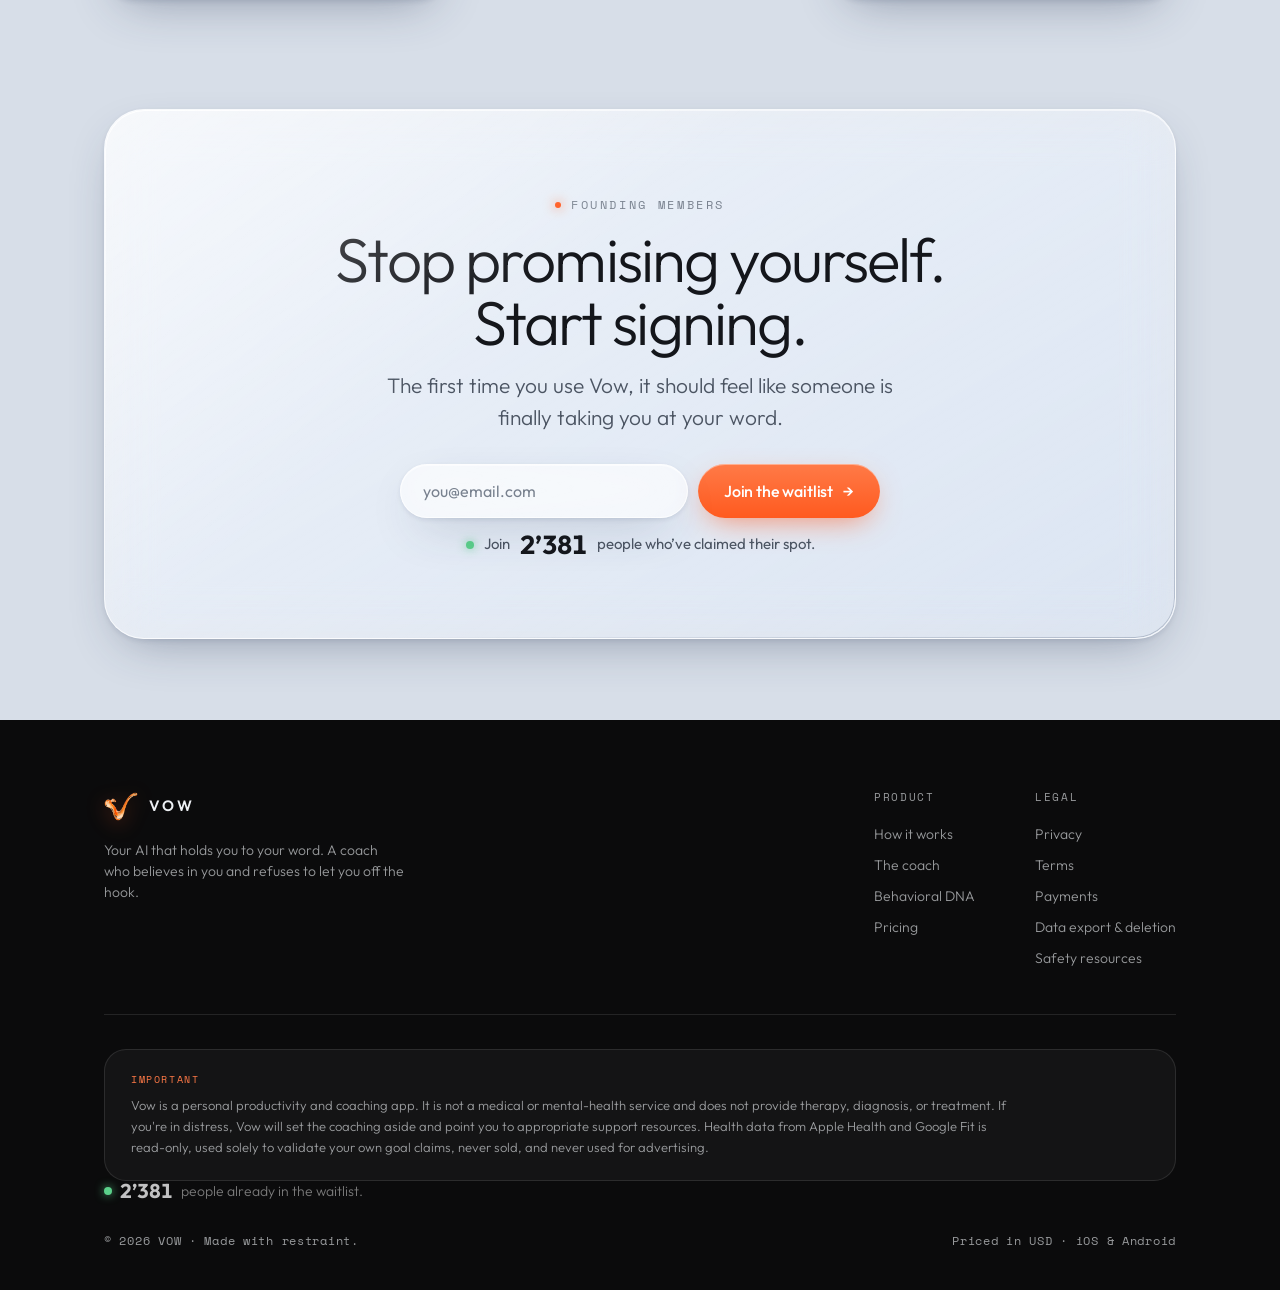
==== commit f2819b23: "feat: add privacy reassurance line below CTA button on both forms Co-Authored-By: Claude Sonnet 4.6 " ====
--- a/index.html
+++ b/index.html
@@ -81,6 +81,7 @@
           <input class="wl-input" type="email" name="email" placeholder="you@email.com" autocomplete="email" required aria-label="Email address">
           <button type="submit" class="btn btn-primary">Join the waitlist <span class="arr">&rarr;</span></button>
         </div>
+        <p class="wl-privacy">&#128274; Encrypted. Private. Yours. <a href="/legal/privacy.html">Privacy policy</a></p>
         <div class="wl-confirm" role="status" aria-live="polite">
           <span class="ck">&#10003;</span>
           <span class="ct">You&rsquo;re in. You&rsquo;re a founding member.</span>
--- a/styles/vow.css
+++ b/styles/vow.css
@@ -222,6 +222,11 @@
 .wl-input:focus{ outline:none; border-color:var(--orange); background:rgba(255,255,255,.72);
   box-shadow: 0 0 0 4px rgba(255,90,31,.15), var(--shadow-glass); }
 .wl-row .btn{ flex-shrink:0; }
+.wl-privacy{ margin-top:8px; font-size:12.5px; color:var(--text-3); font-weight:400; letter-spacing:.01em; }
+.wl-privacy a{ color:var(--text-3); text-decoration:underline; text-underline-offset:2px; }
+.wl-privacy a:hover{ color:var(--text-2); }
+.waitlist-center .wl-privacy{ text-align:center; }
+.waitlist.done .wl-privacy{ display:none; }
 .wl-confirm{ display:none; align-items:center; gap:14px; padding:13px 20px 13px 14px; border-radius:var(--r-pill);
   background:linear-gradient(150deg, rgba(91,208,138,.20), rgba(255,255,255,.42));
   border:1px solid rgba(91,208,138,.5); box-shadow:var(--shadow-glass); }
@@ -491,8 +496,9 @@
   .wl-row{ display:contents; }
   .wl-input{ order:1; width:100%; height:54px; flex:none; }
   .wl-row .btn{ order:2; width:100%; }
-  .wl-confirm{ order:3; width:100%; }
-  .wl-count{ order:4; margin-top:0; }
+  .wl-privacy{ order:3; }
+  .wl-confirm{ order:4; width:100%; }
+  .wl-count{ order:5; margin-top:0; }
   .store-slots{ display:flex; gap:10px; }
   .store-slot{ flex:1; min-width:0; }
   .text-link{ min-height:44px; }
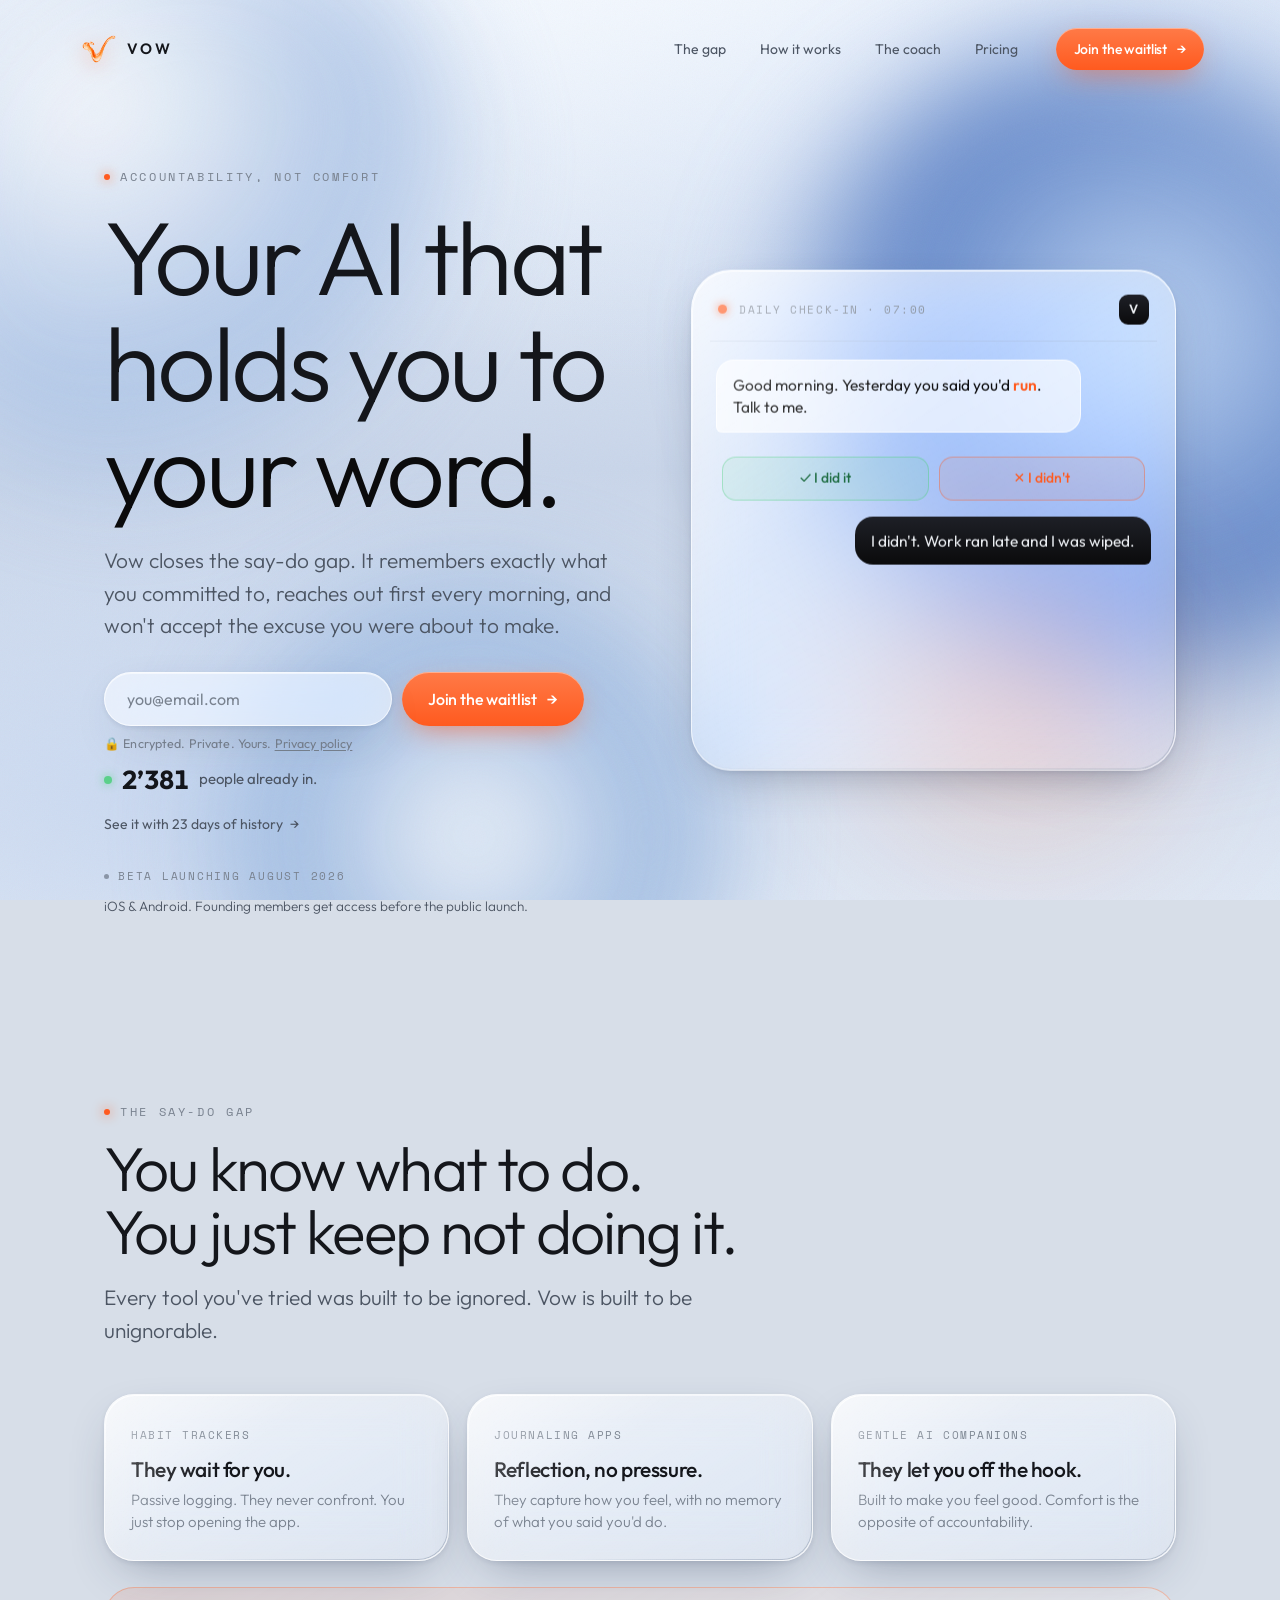
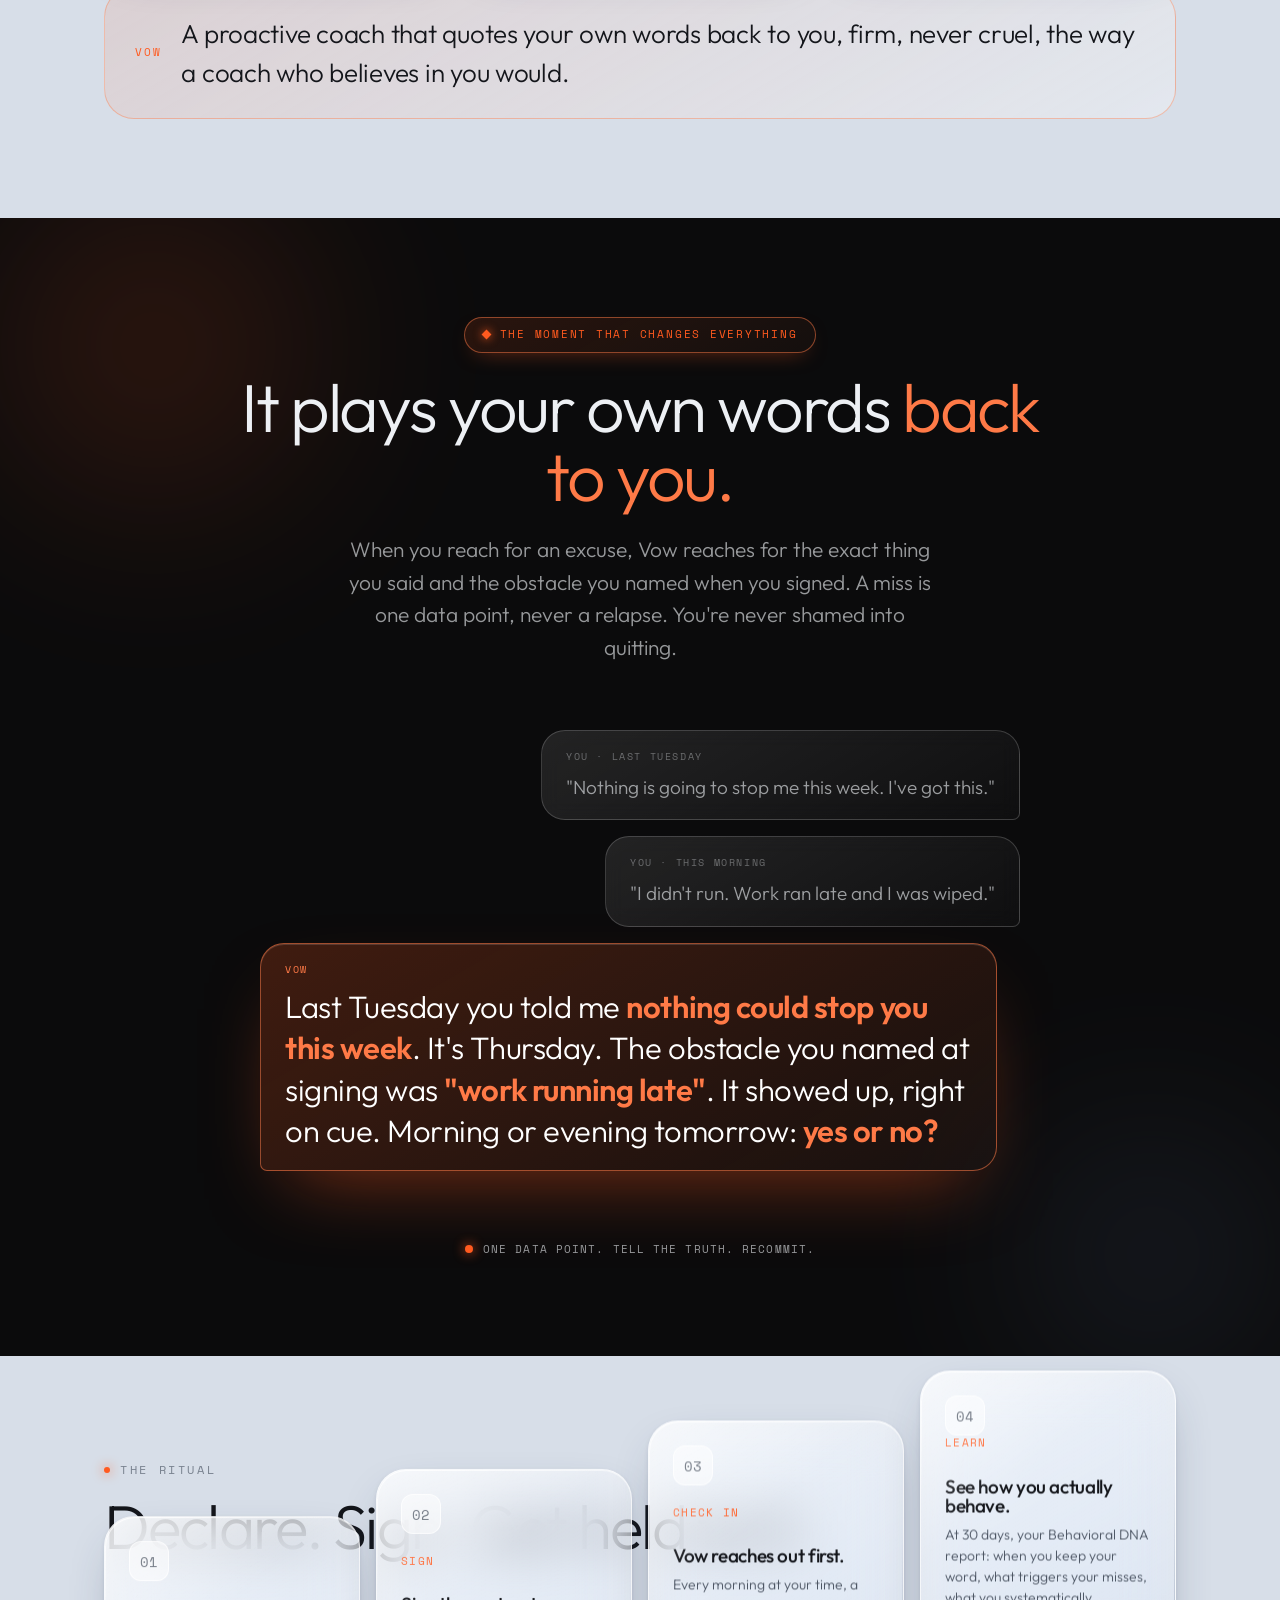
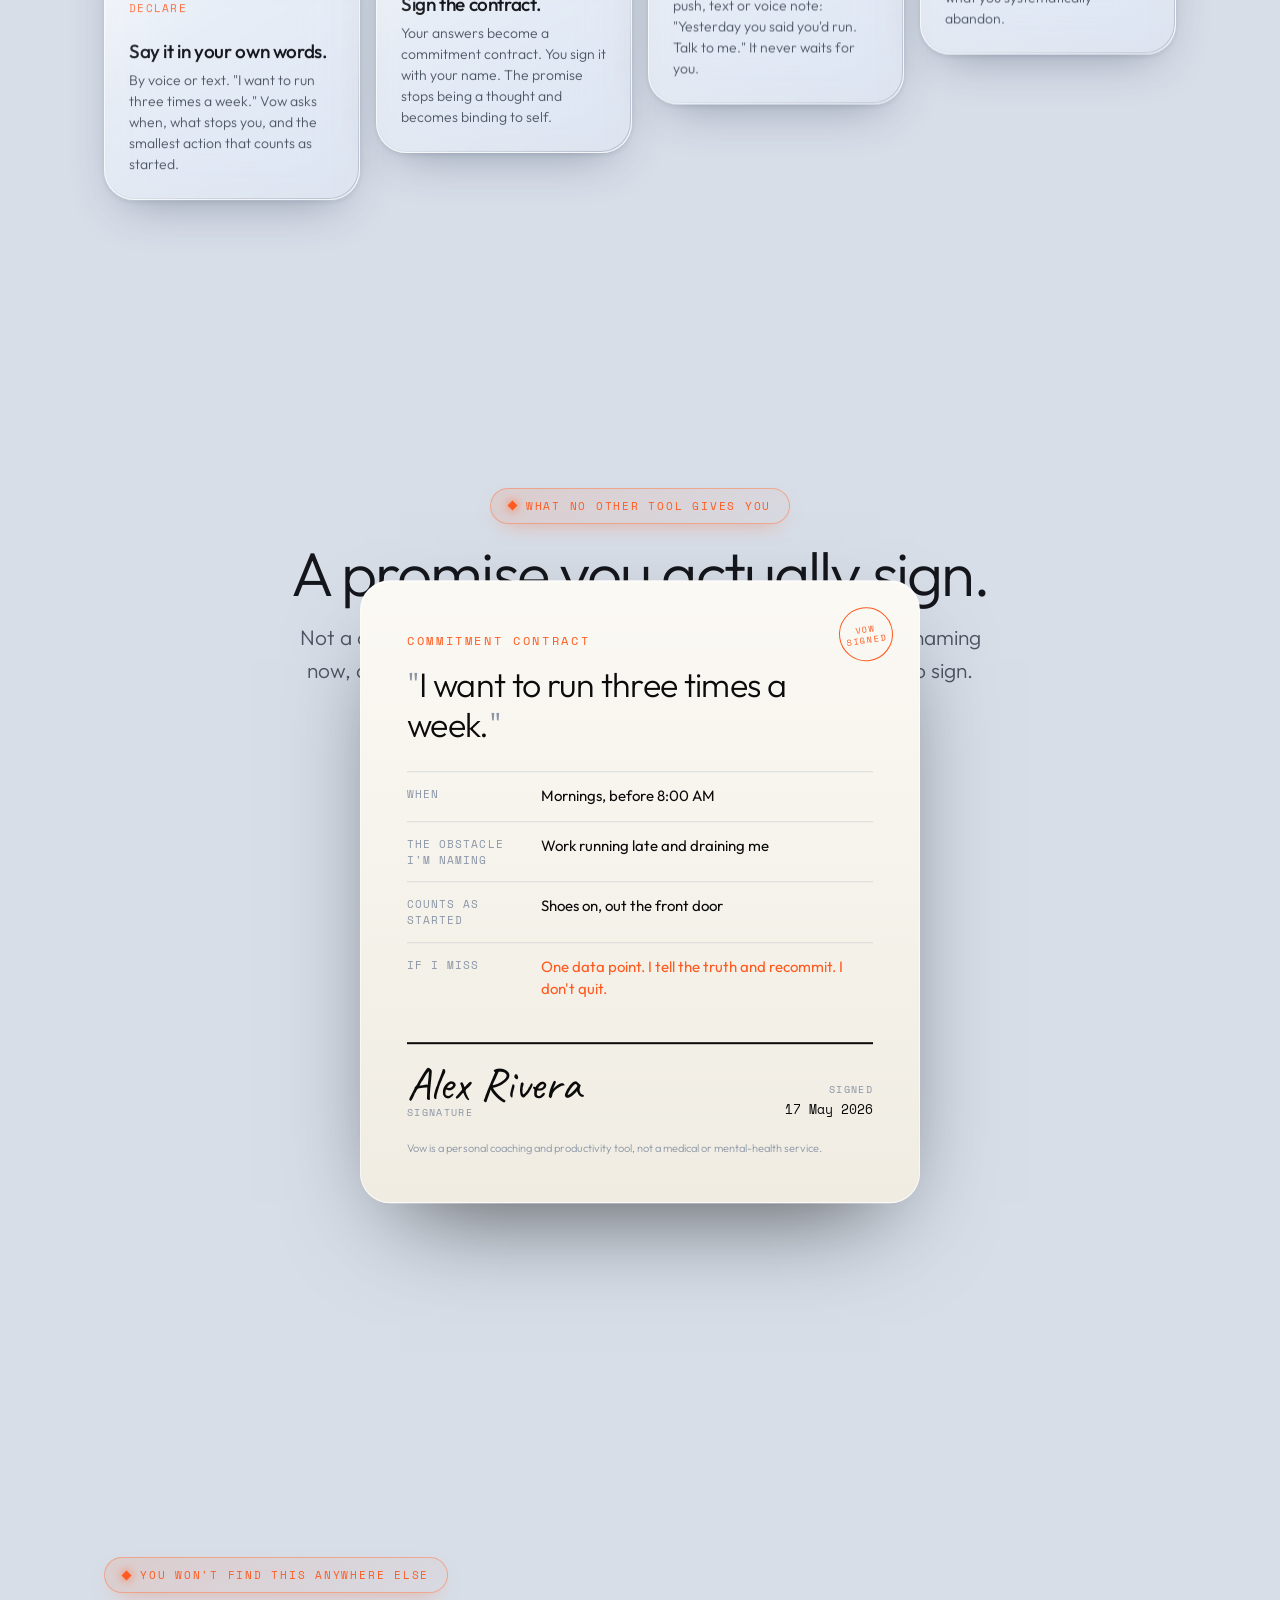
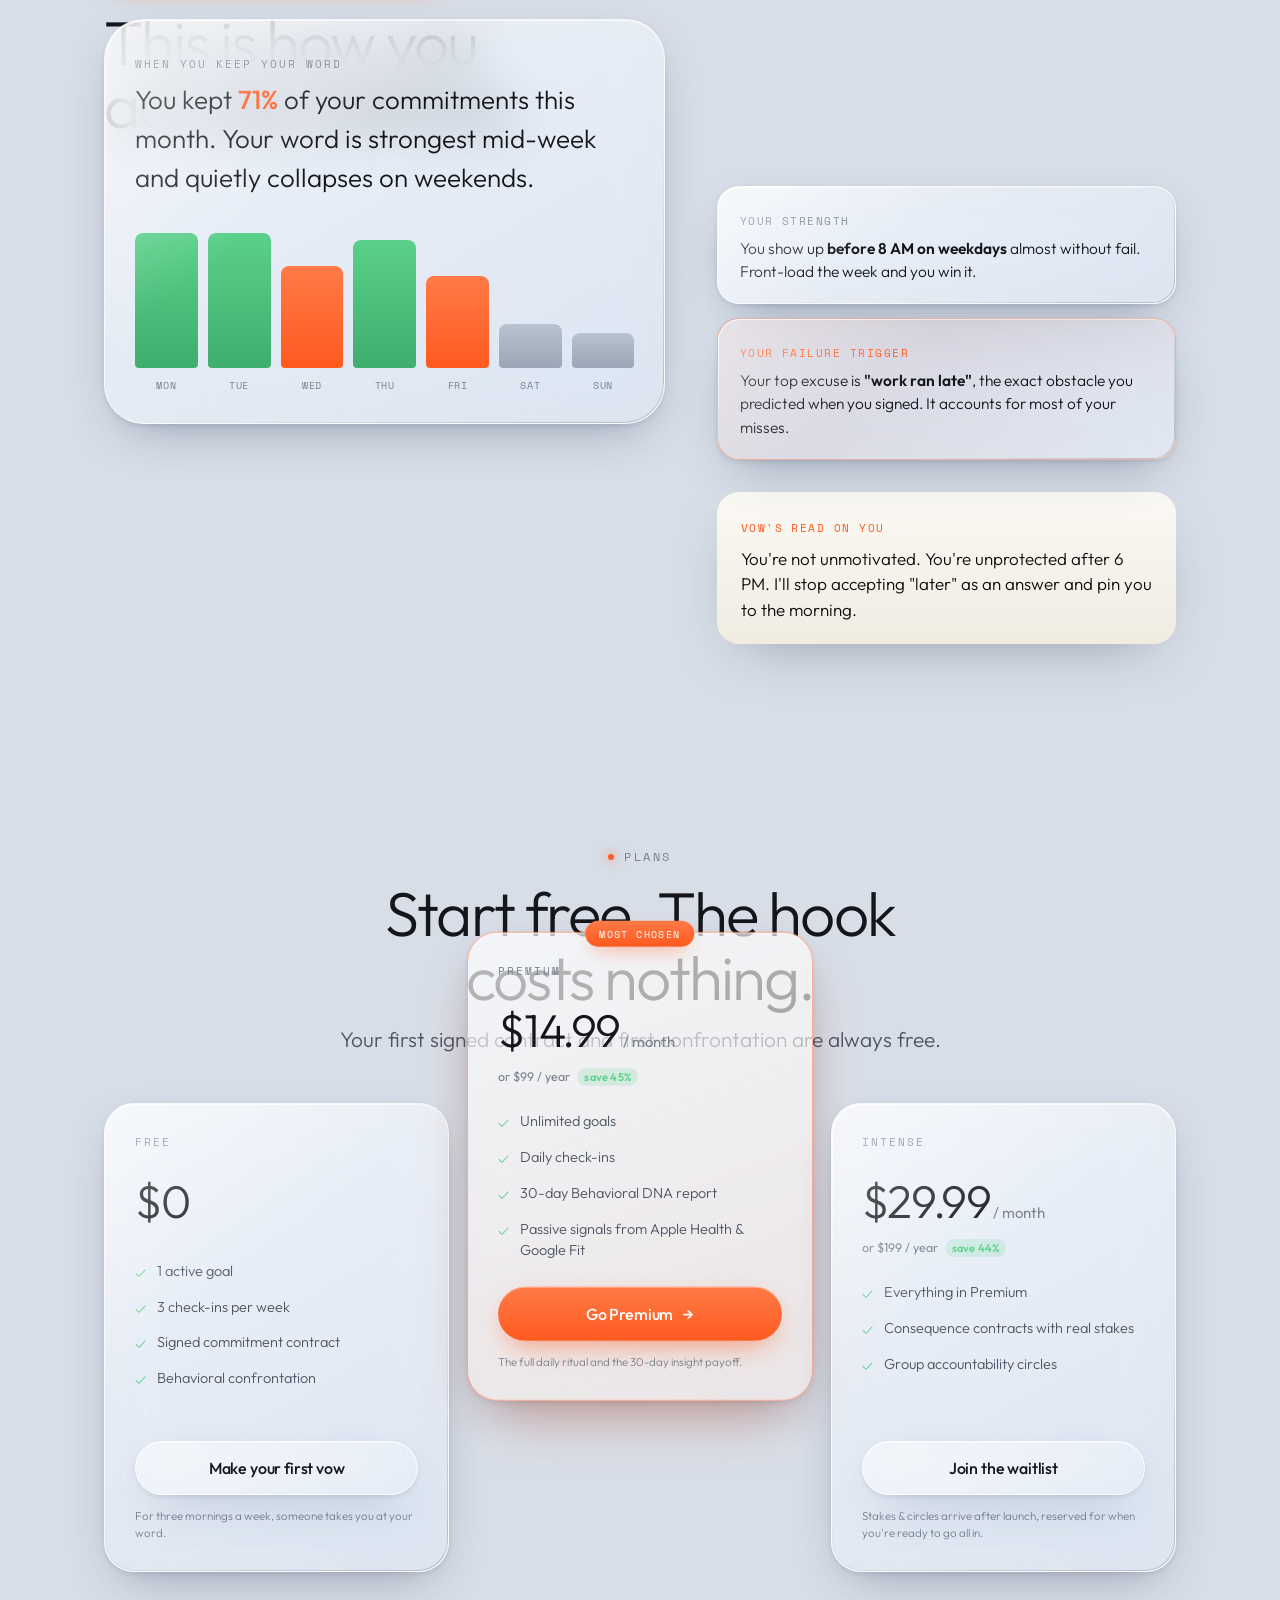
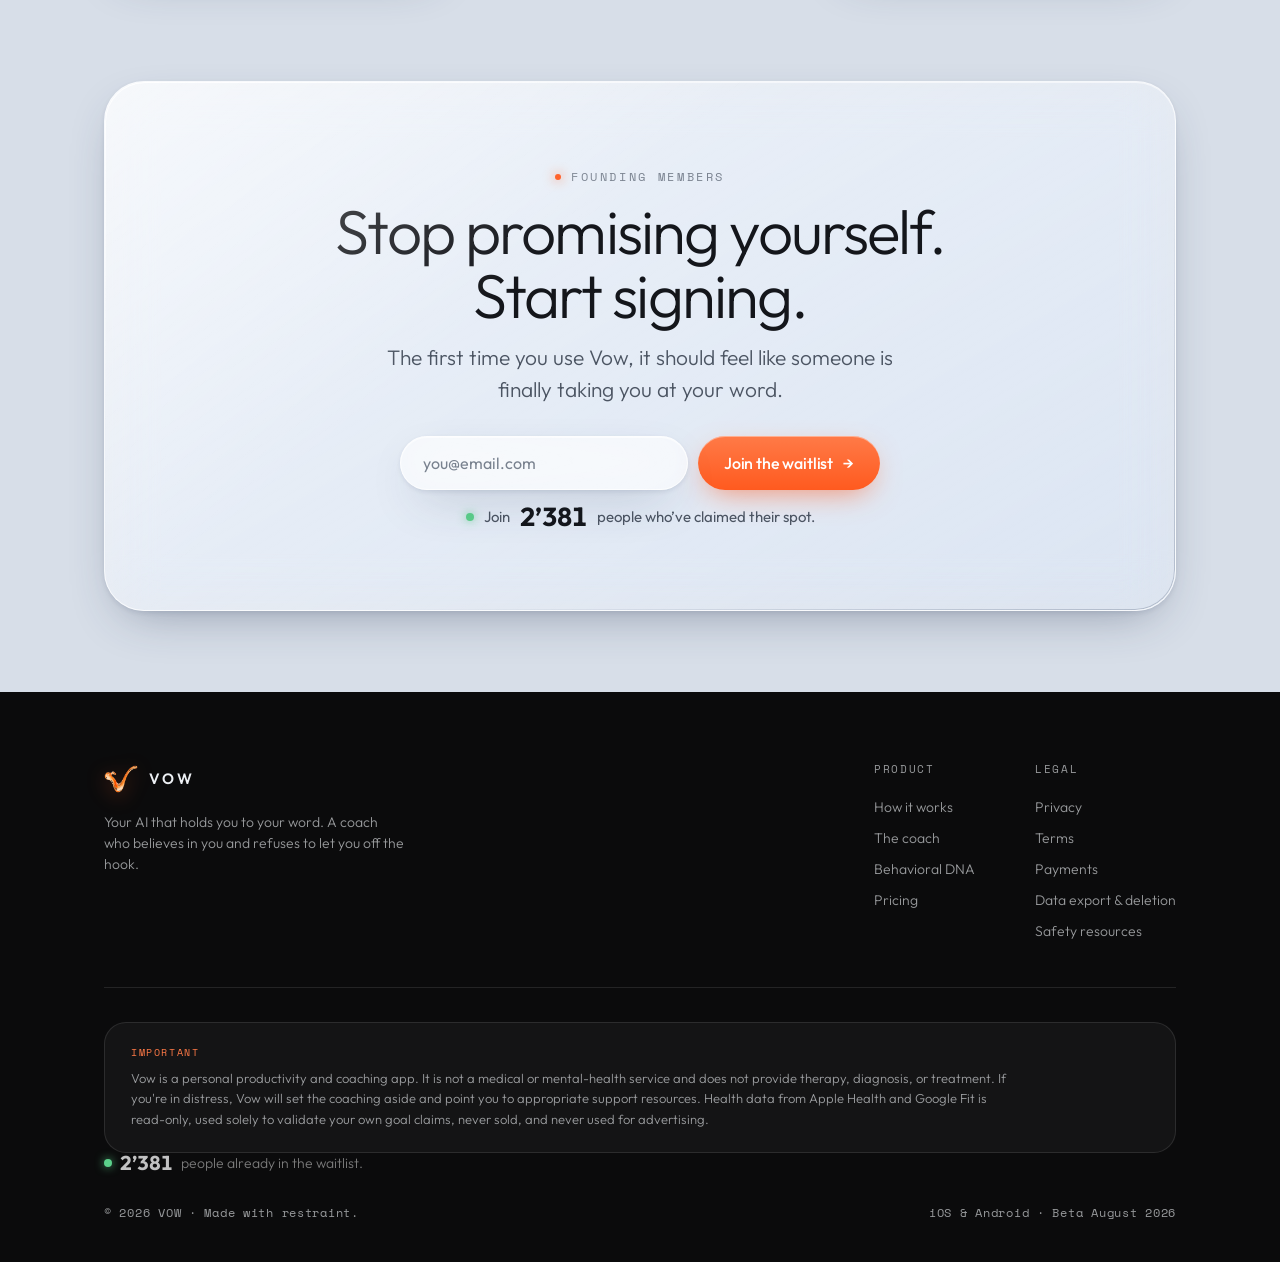
==== commit bcf3081d: "fix: replace vague app store placeholders with concrete Aug 2026 beta date Co-Authored-By: Claude So" ====
--- a/index.html
+++ b/index.html
@@ -93,11 +93,8 @@
 
       <div class="hero-foot reveal" data-d="4">
         <div class="store-hint">
-          <span class="sh-label"><span class="dd"></span>Coming to iOS &amp; Android</span>
-          <div class="store-slots" aria-hidden="true">
-            <span class="store-slot"><span class="st"><span class="s1">Download on the</span><span class="s2">App Store</span></span></span>
-            <span class="store-slot"><span class="st"><span class="s1">Get it on</span><span class="s2">Google Play</span></span></span>
-          </div>
+          <span class="sh-label"><span class="dd"></span>Beta launching August 2026</span>
+          <p class="launch-note">iOS &amp; Android. Founding members get access before the public launch.</p>
         </div>
       </div>
     </div>
@@ -393,7 +390,7 @@
     <div class="foot-count"><span class="wl-pip"></span><span class="n" data-count>2'381</span> people already in the waitlist.</div>
     <div class="foot-base">
       <span>&copy; <span id="yr">2026</span> VOW &middot; Made with restraint.</span>
-      <span>Priced in USD &middot; iOS &amp; Android</span>
+      <span>iOS &amp; Android &middot; Beta August 2026</span>
     </div>
   </div>
 </footer>
--- a/styles/vow.css
+++ b/styles/vow.css
@@ -260,12 +260,7 @@
 .store-hint .sh-label{ display:inline-flex; align-items:center; gap:9px; font-family:var(--font-mono);
   font-size:11px; letter-spacing:.16em; text-transform:uppercase; color:var(--text-3); margin-bottom:12px; }
 .store-hint .sh-label .dd{ width:5px; height:5px; border-radius:50%; background:var(--steel); }
-.store-slots{ display:flex; gap:10px; flex-wrap:wrap; }
-.store-slot{ height:48px; width:150px; border-radius:13px; display:flex; align-items:center; padding:0 16px;
-  border:1px dashed rgba(138,149,166,.5); background:rgba(255,255,255,.22); color:var(--text-3); }
-.store-slot .st{ display:flex; flex-direction:column; line-height:1.1; }
-.store-slot .st .s1{ font-size:8px; letter-spacing:.14em; text-transform:uppercase; opacity:.85; }
-.store-slot .st .s2{ font-size:14px; font-weight:600; font-family:var(--font-display); letter-spacing:-.01em; }
+.launch-note{ margin:0; font-size:13.5px; color:var(--text-2); font-weight:300; line-height:1.5; }
 
 /* ---------- Differentiator flag ---------- */
 .diff-flag{ display:inline-flex; align-items:center; gap:10px; height:36px; padding:0 18px; border-radius:var(--r-pill);
@@ -499,9 +494,7 @@
   .wl-privacy{ order:3; }
   .wl-confirm{ order:4; width:100%; }
   .wl-count{ order:5; margin-top:0; }
-  .store-slots{ display:flex; gap:10px; }
-  .store-slot{ flex:1; min-width:0; }
-  .text-link{ min-height:44px; }
+.text-link{ min-height:44px; }
   .step{ min-height:auto; }
   .chip{ height:44px; }
   .vow-answer{ padding:22px; gap:12px; }
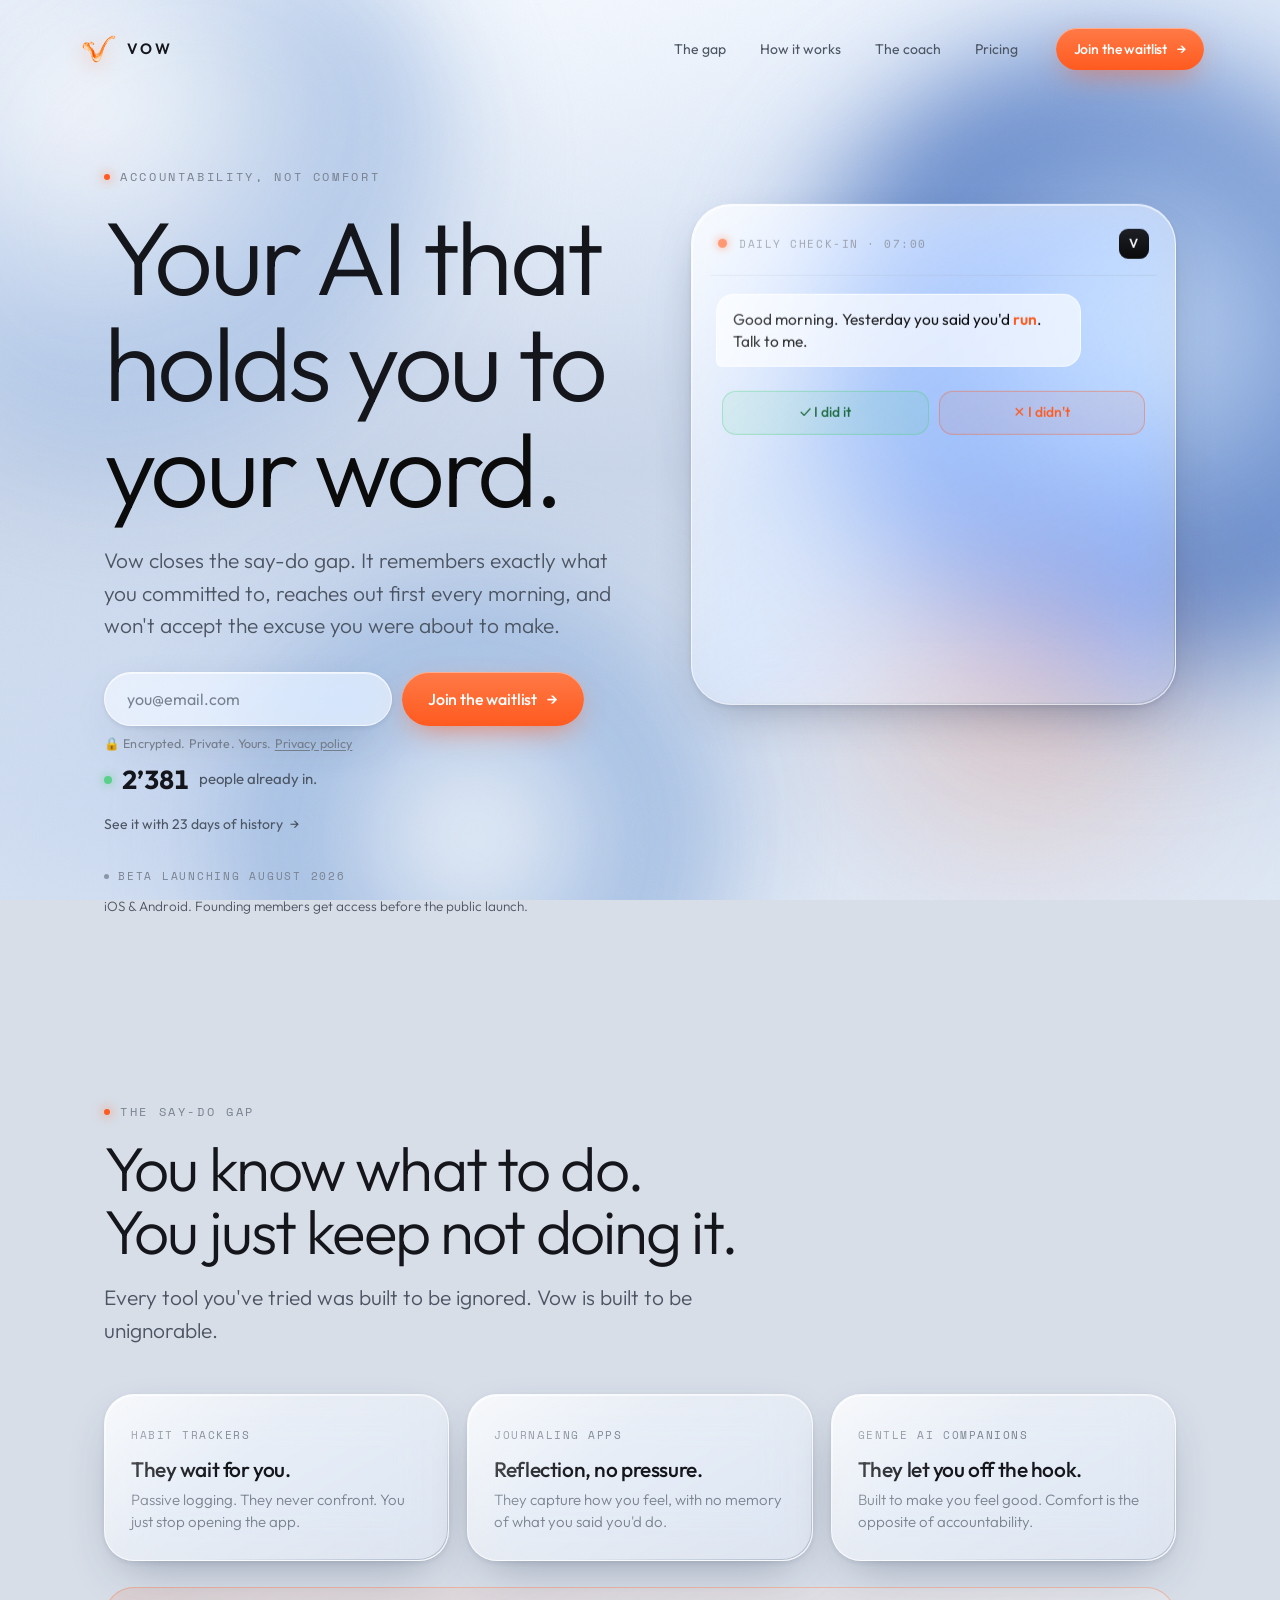
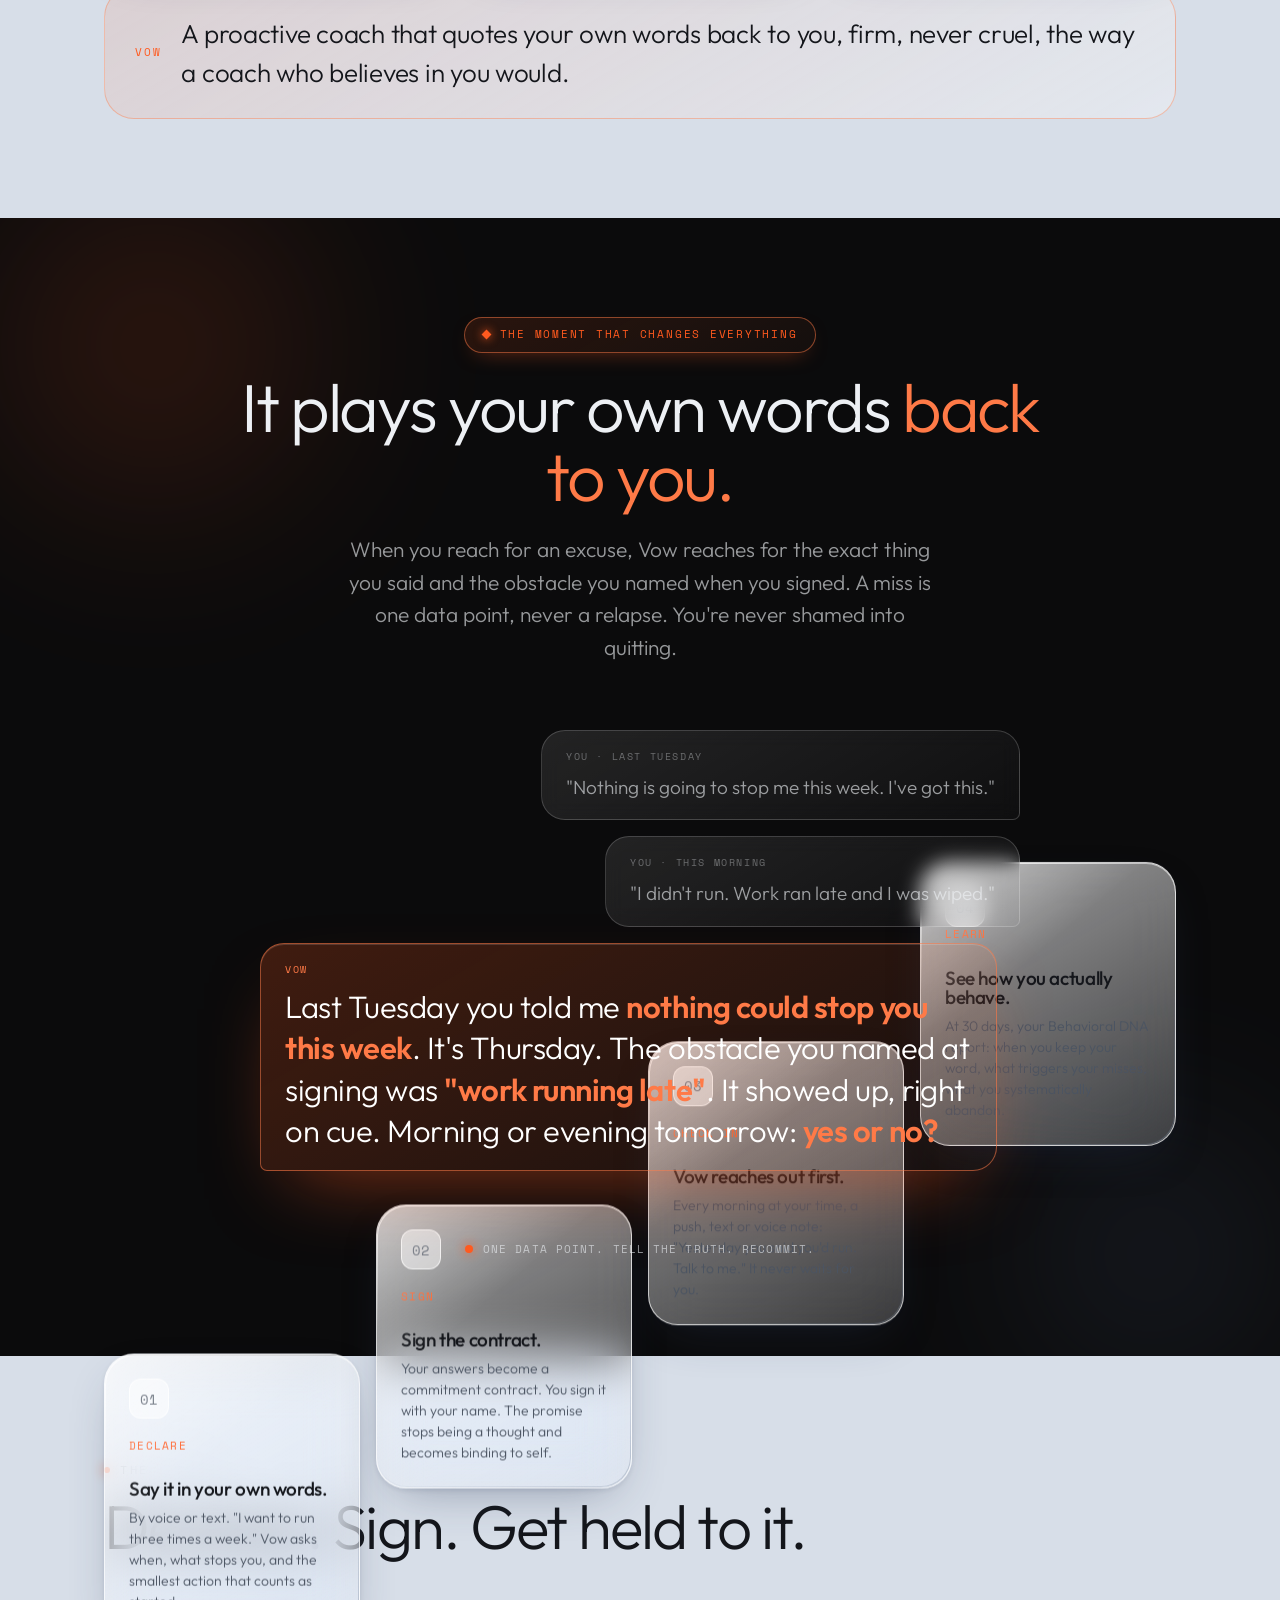
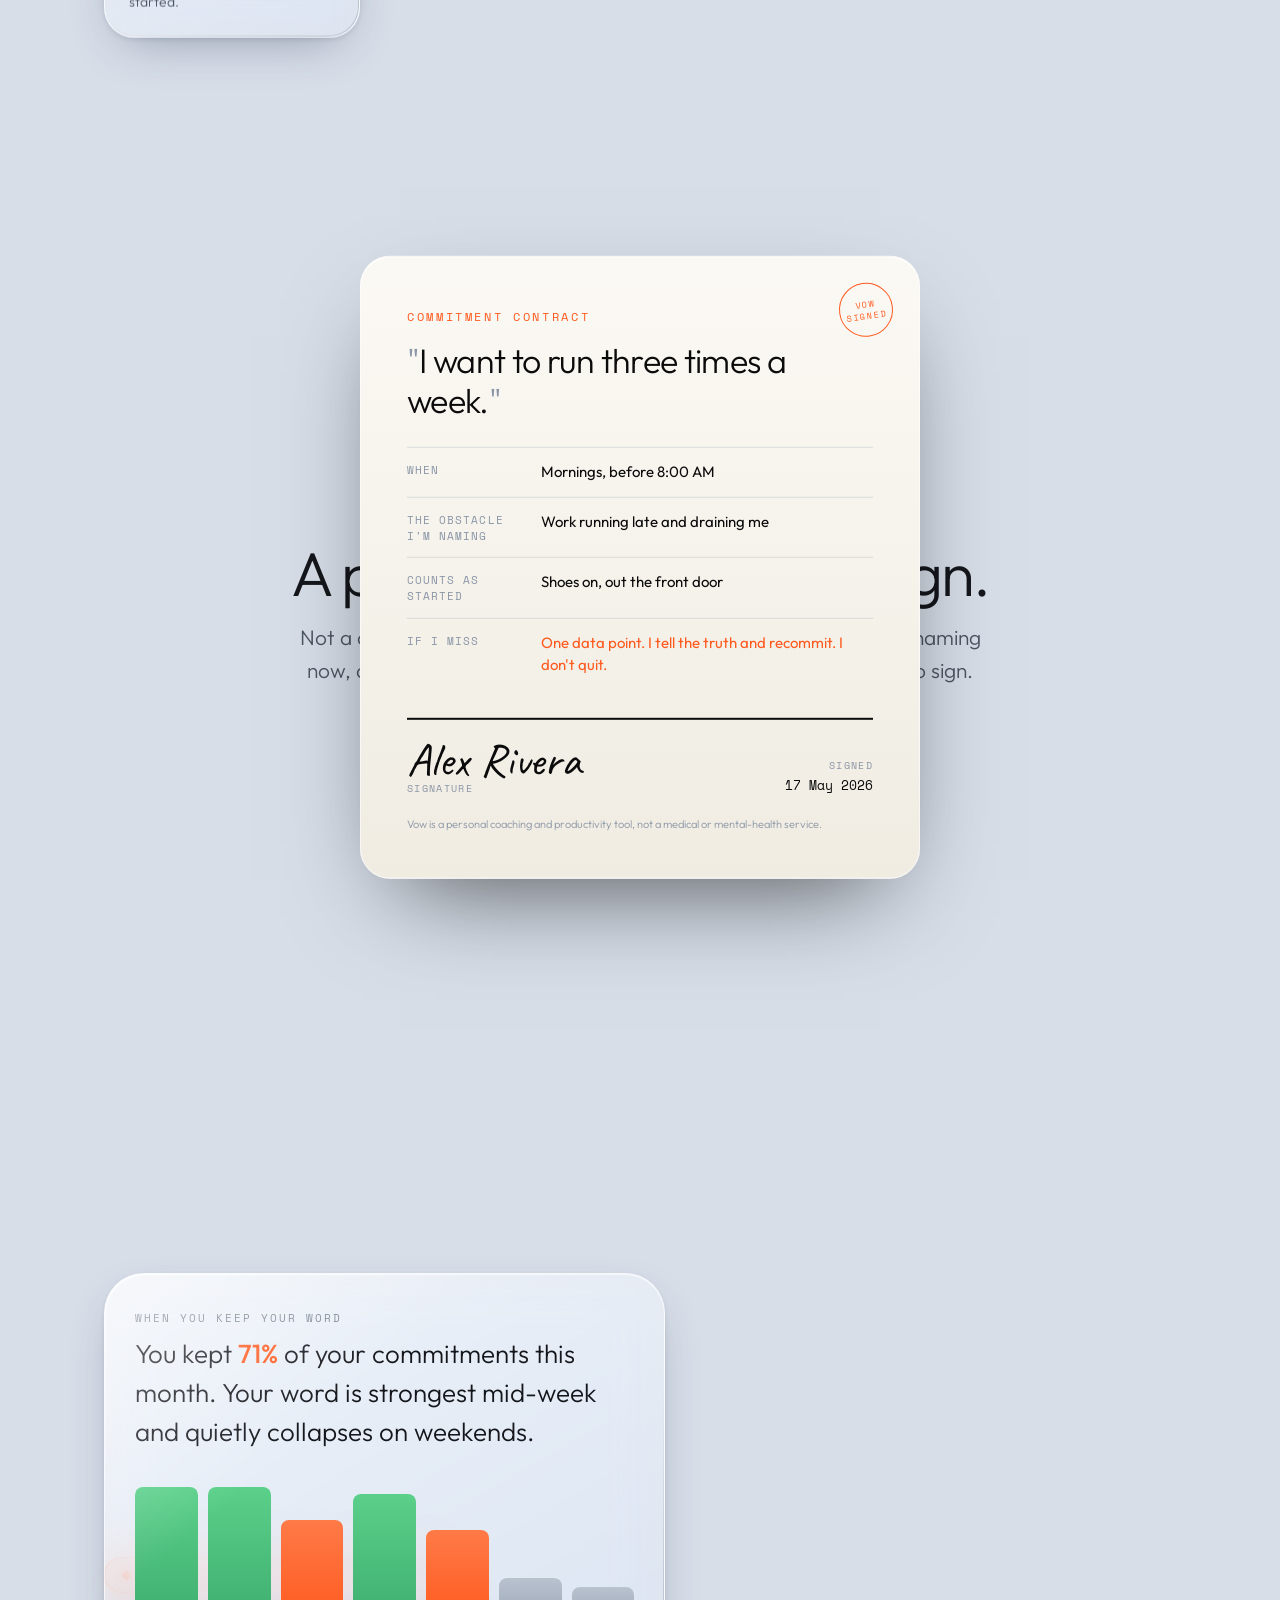
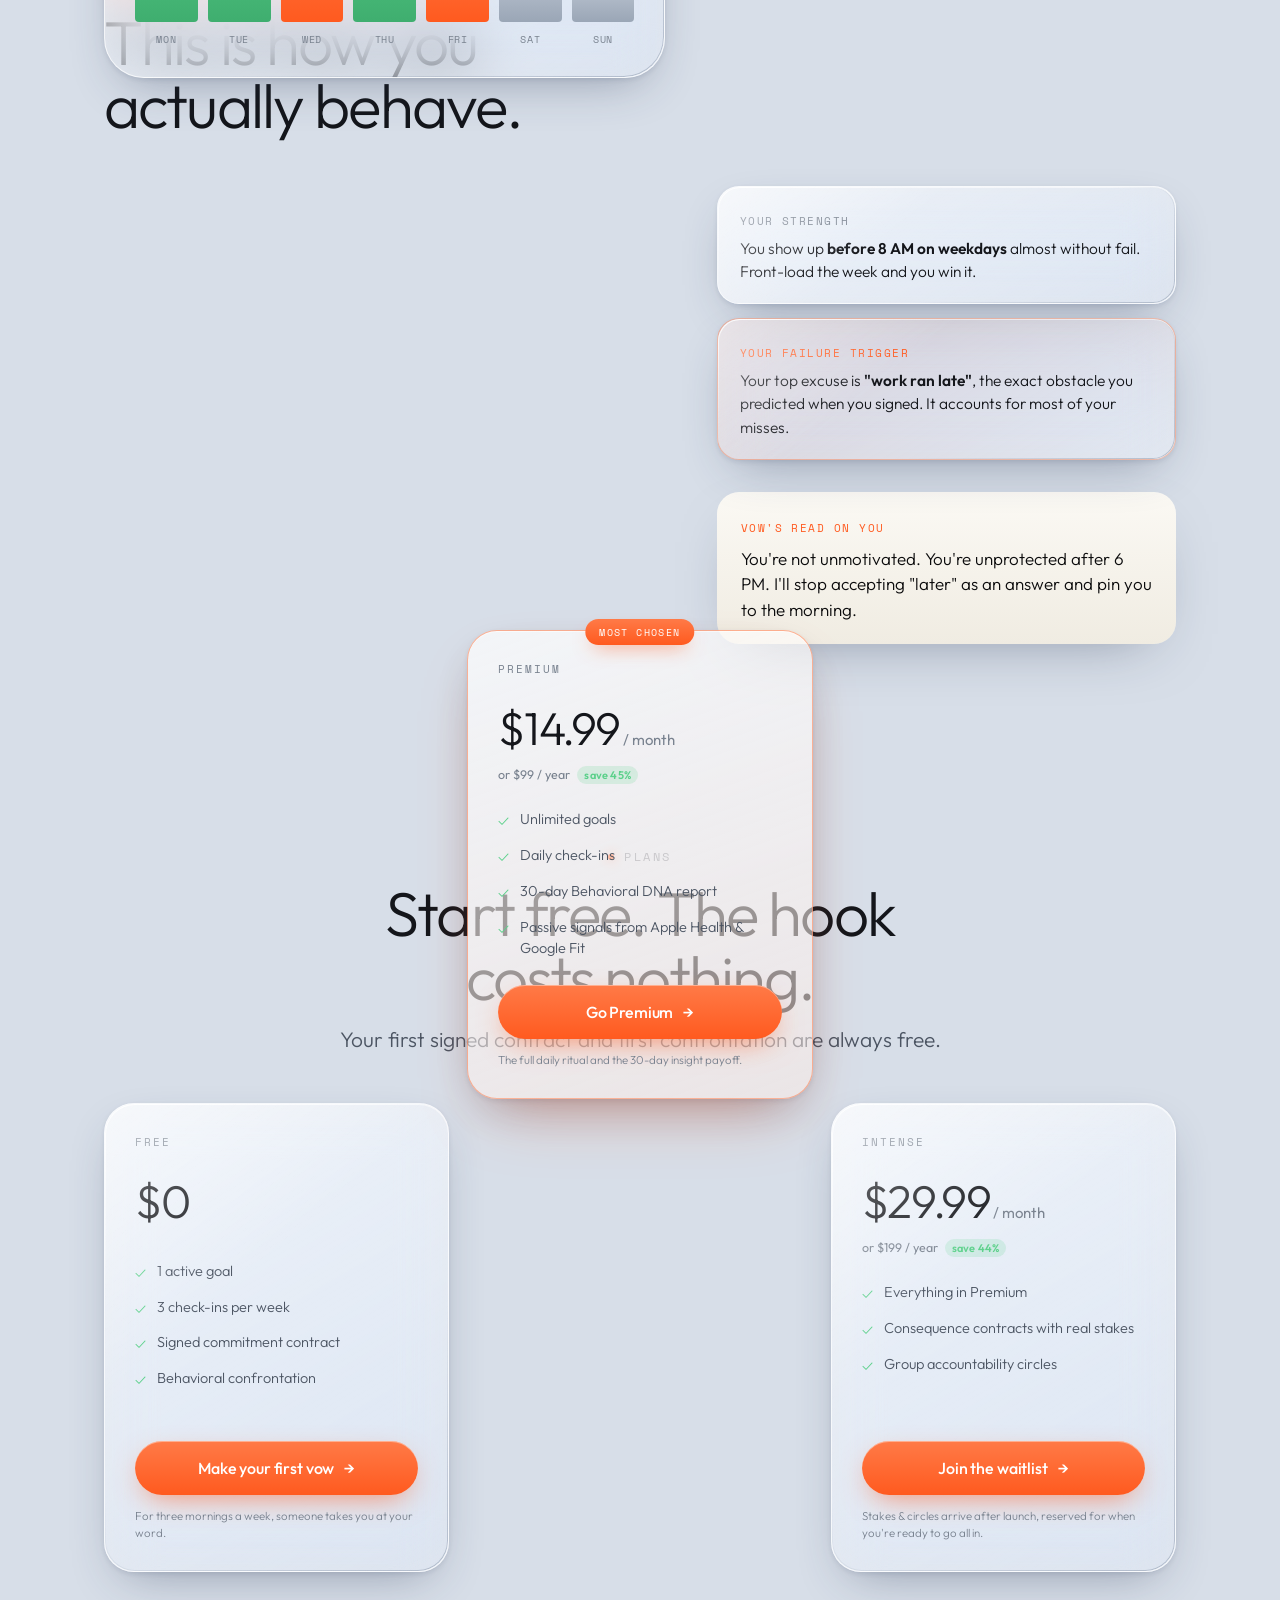
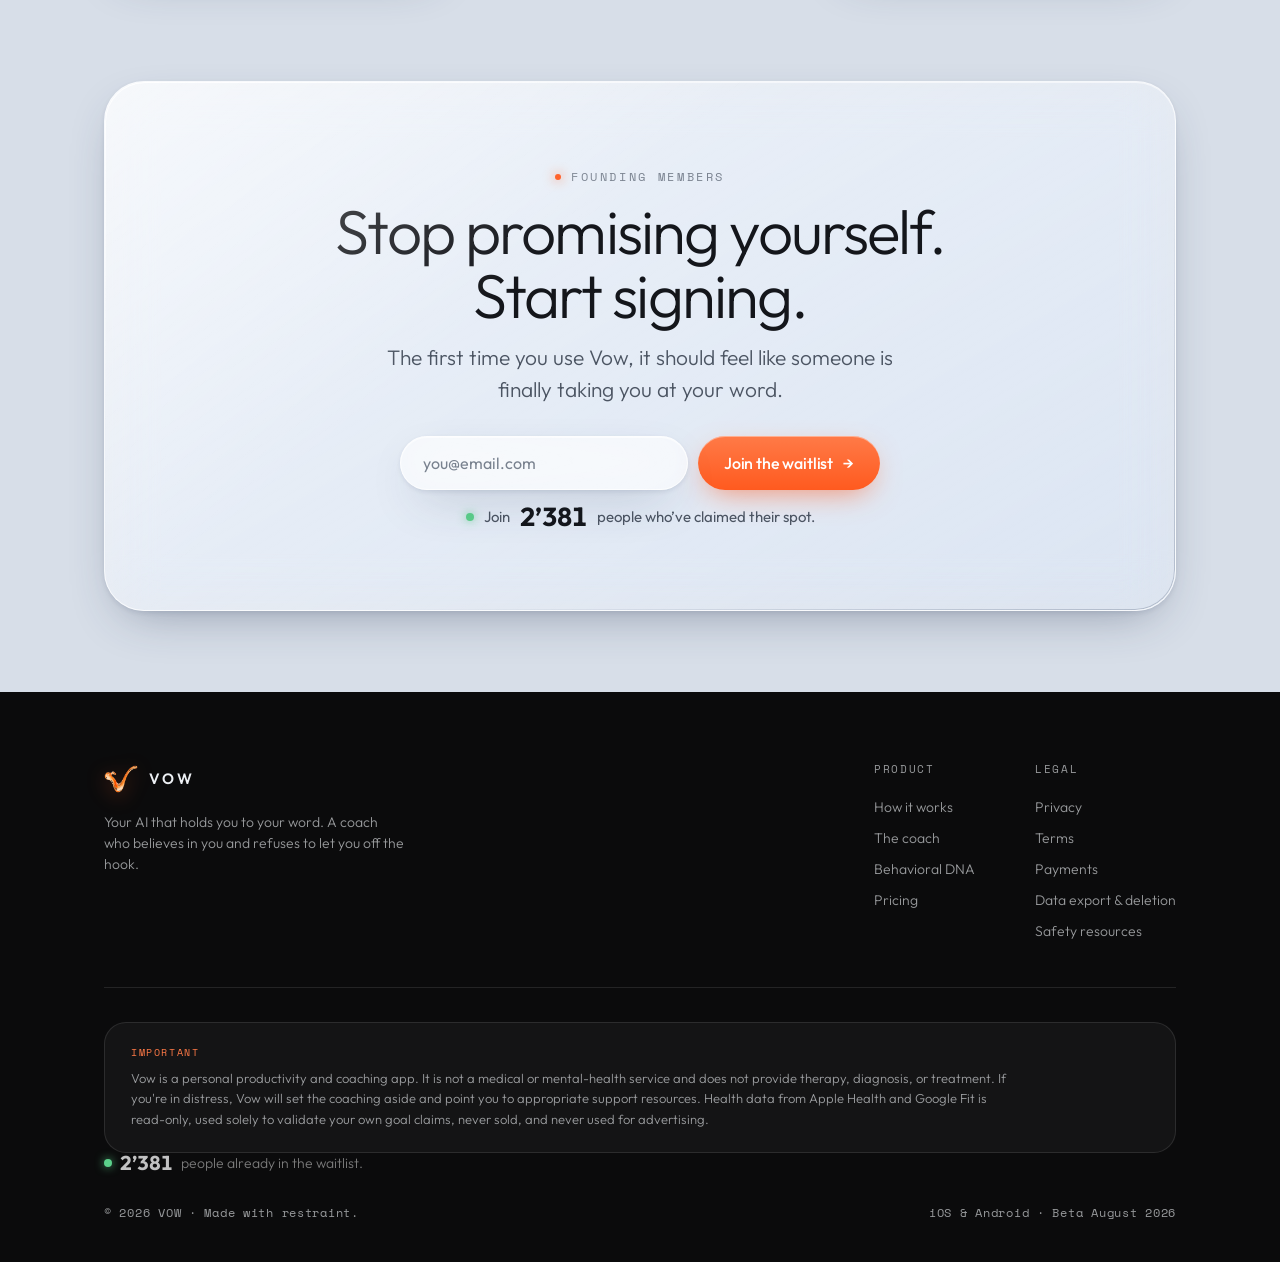
==== commit c37e02f2: "fix: upgrade pricing tier CTAs from ghost to primary orange button Co-Authored-By: Claude Sonnet 4.6" ====
--- a/index.html
+++ b/index.html
@@ -302,7 +302,7 @@
           <li><span class="ic">✓</span>Signed commitment contract</li>
           <li><span class="ic">✓</span>Behavioral confrontation</li>
         </ul>
-        <a class="btn btn-ghost" href="#join">Make your first vow</a>
+        <a class="btn btn-primary" href="#join">Make your first vow <span class="arr">&rarr;</span></a>
         <p class="note">For three mornings a week, someone takes you at your word.</p>
       </div>
       <div class="tier feature glass-tilt reveal" data-d="2" data-plx="0.03">
@@ -328,7 +328,7 @@
           <li><span class="ic">✓</span>Consequence contracts with real stakes</li>
           <li><span class="ic">✓</span>Group accountability circles</li>
         </ul>
-        <a class="btn btn-ghost" href="#join">Join the waitlist</a>
+        <a class="btn btn-primary" href="#join">Join the waitlist <span class="arr">&rarr;</span></a>
         <p class="note">Stakes &amp; circles arrive after launch, reserved for when you're ready to go all in.</p>
       </div>
     </div>
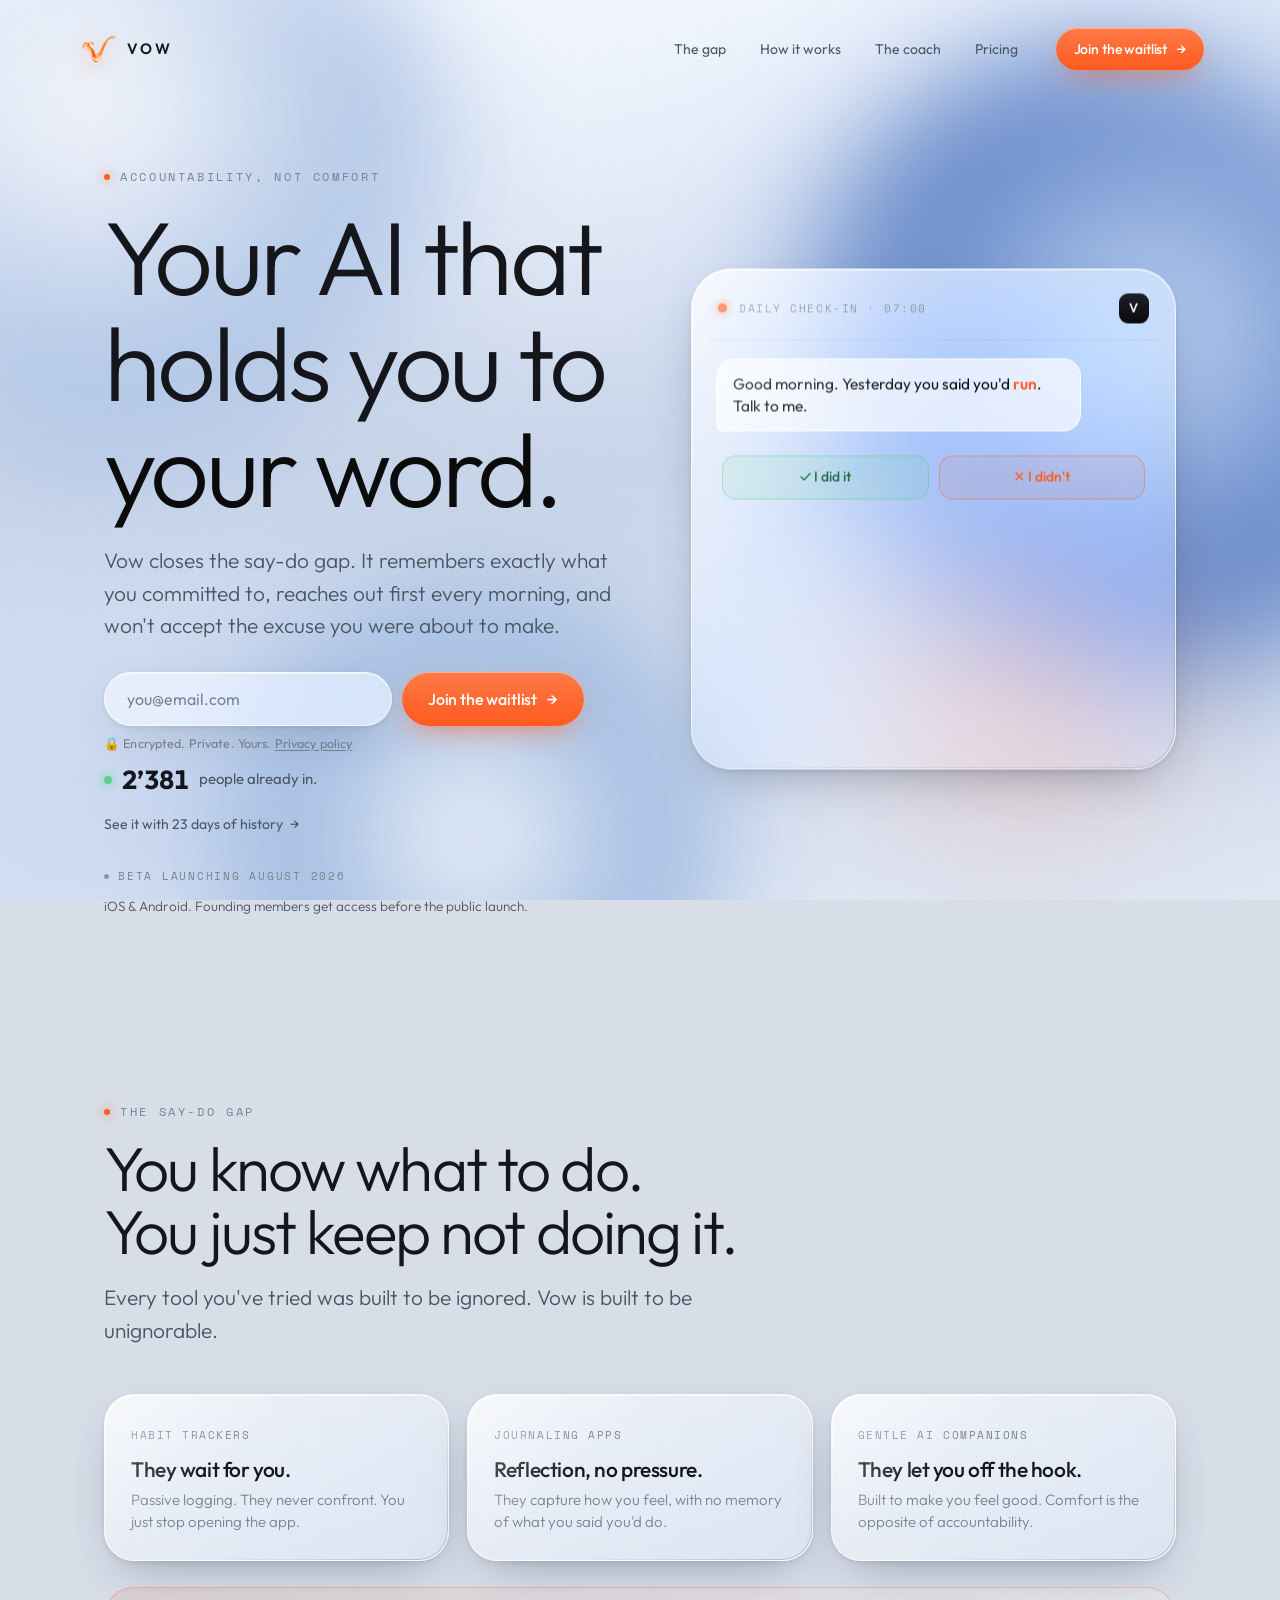
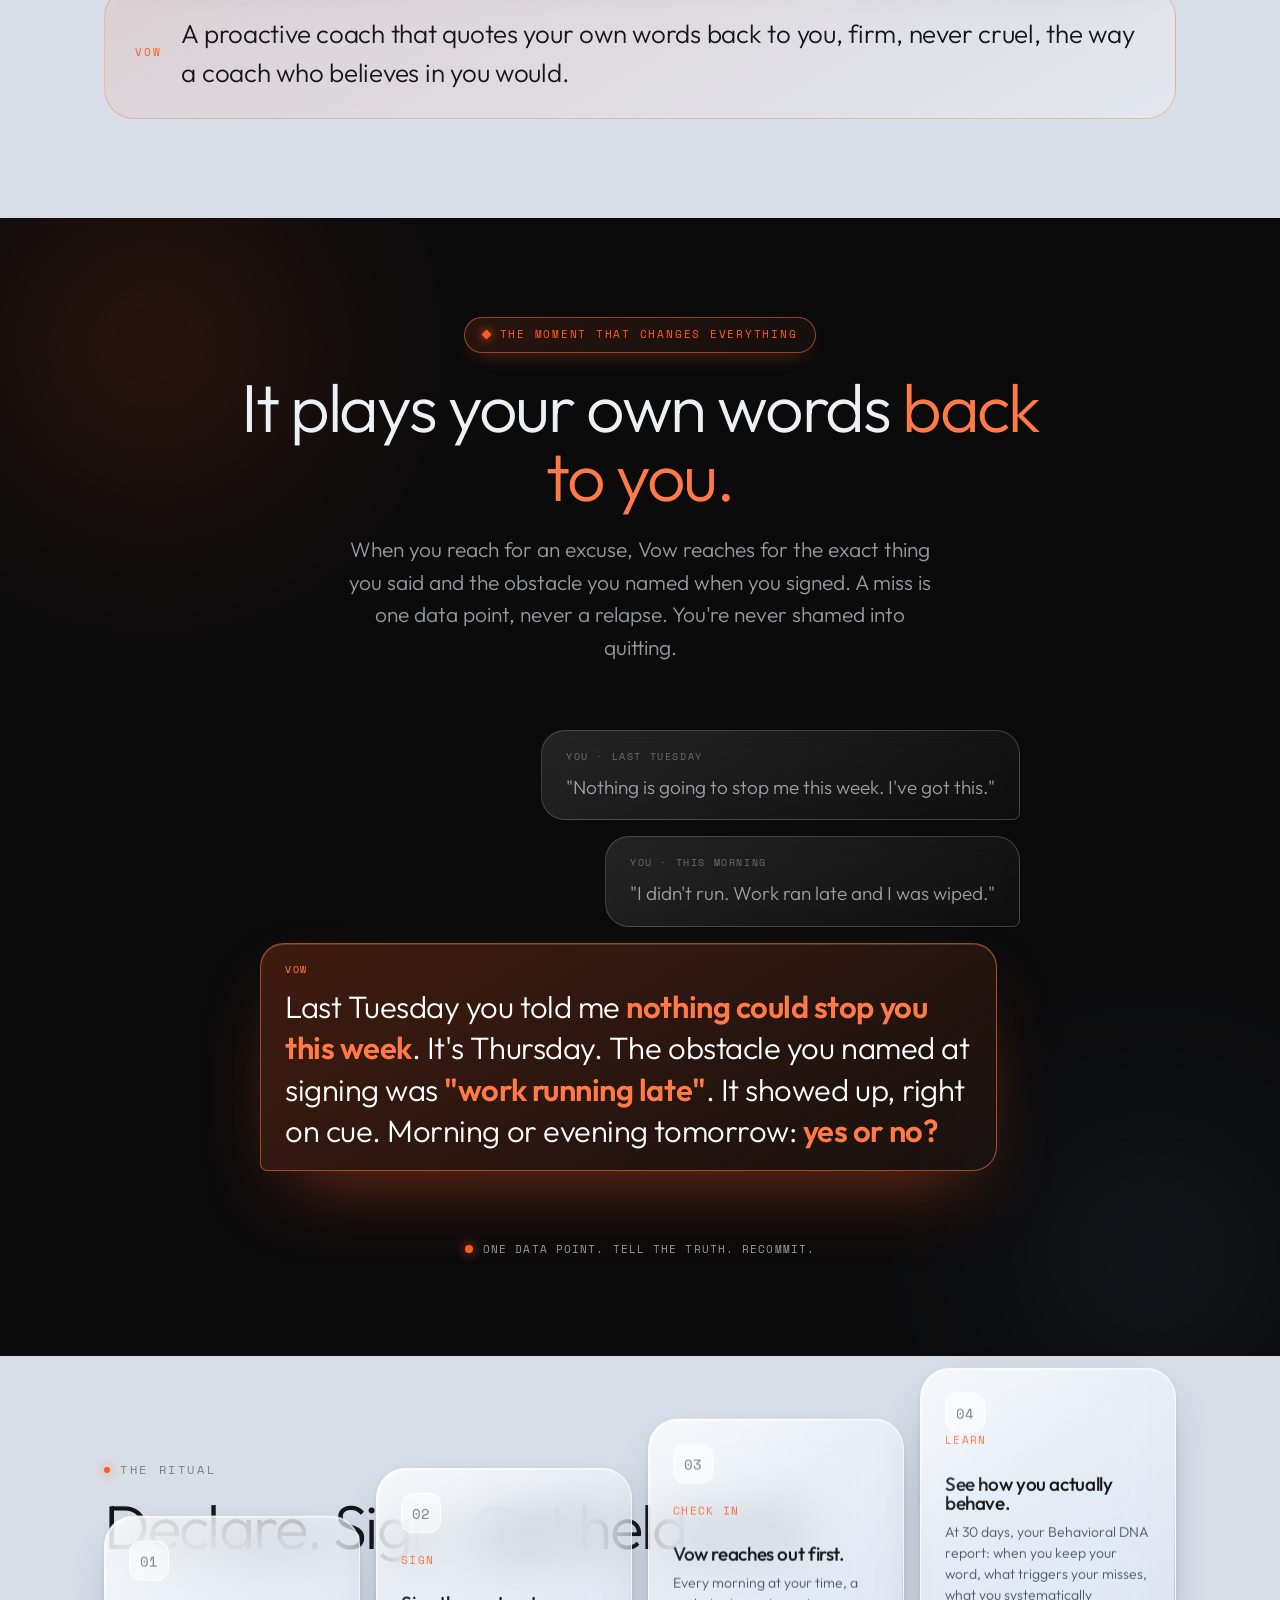
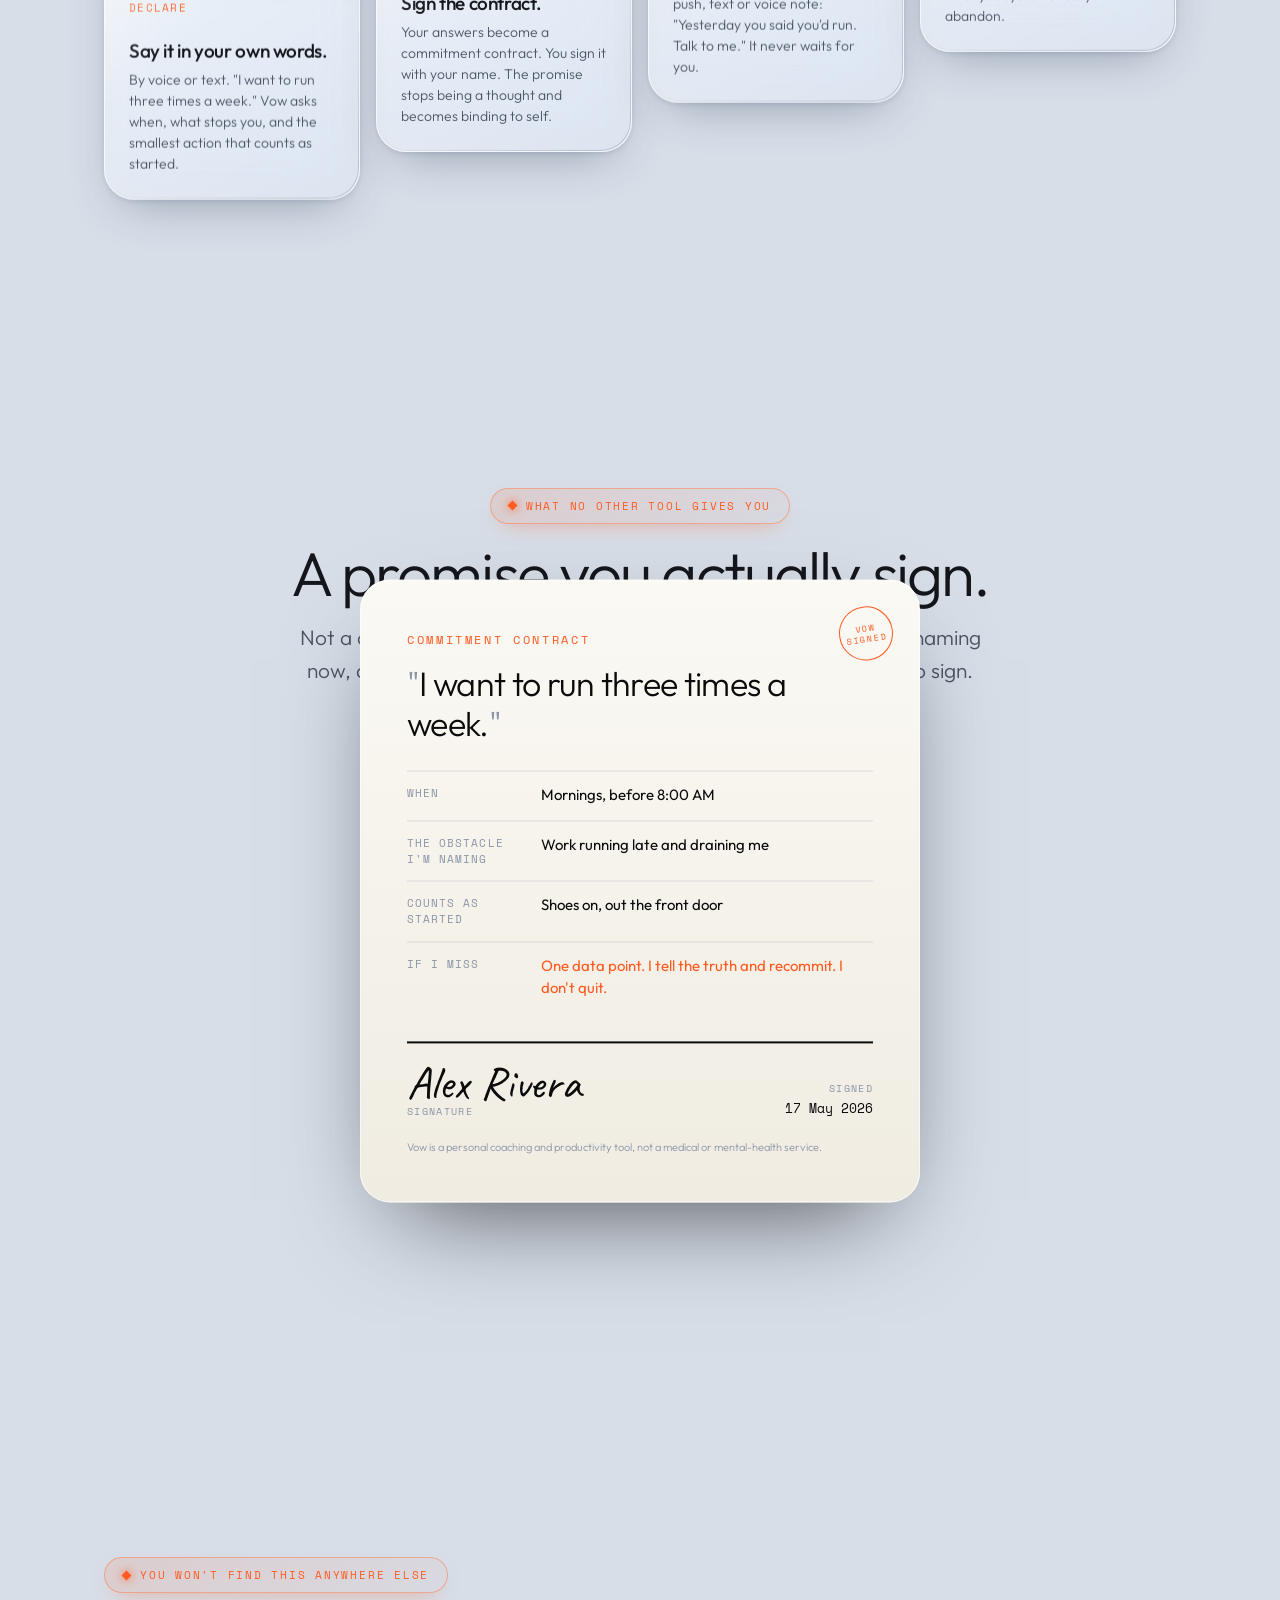
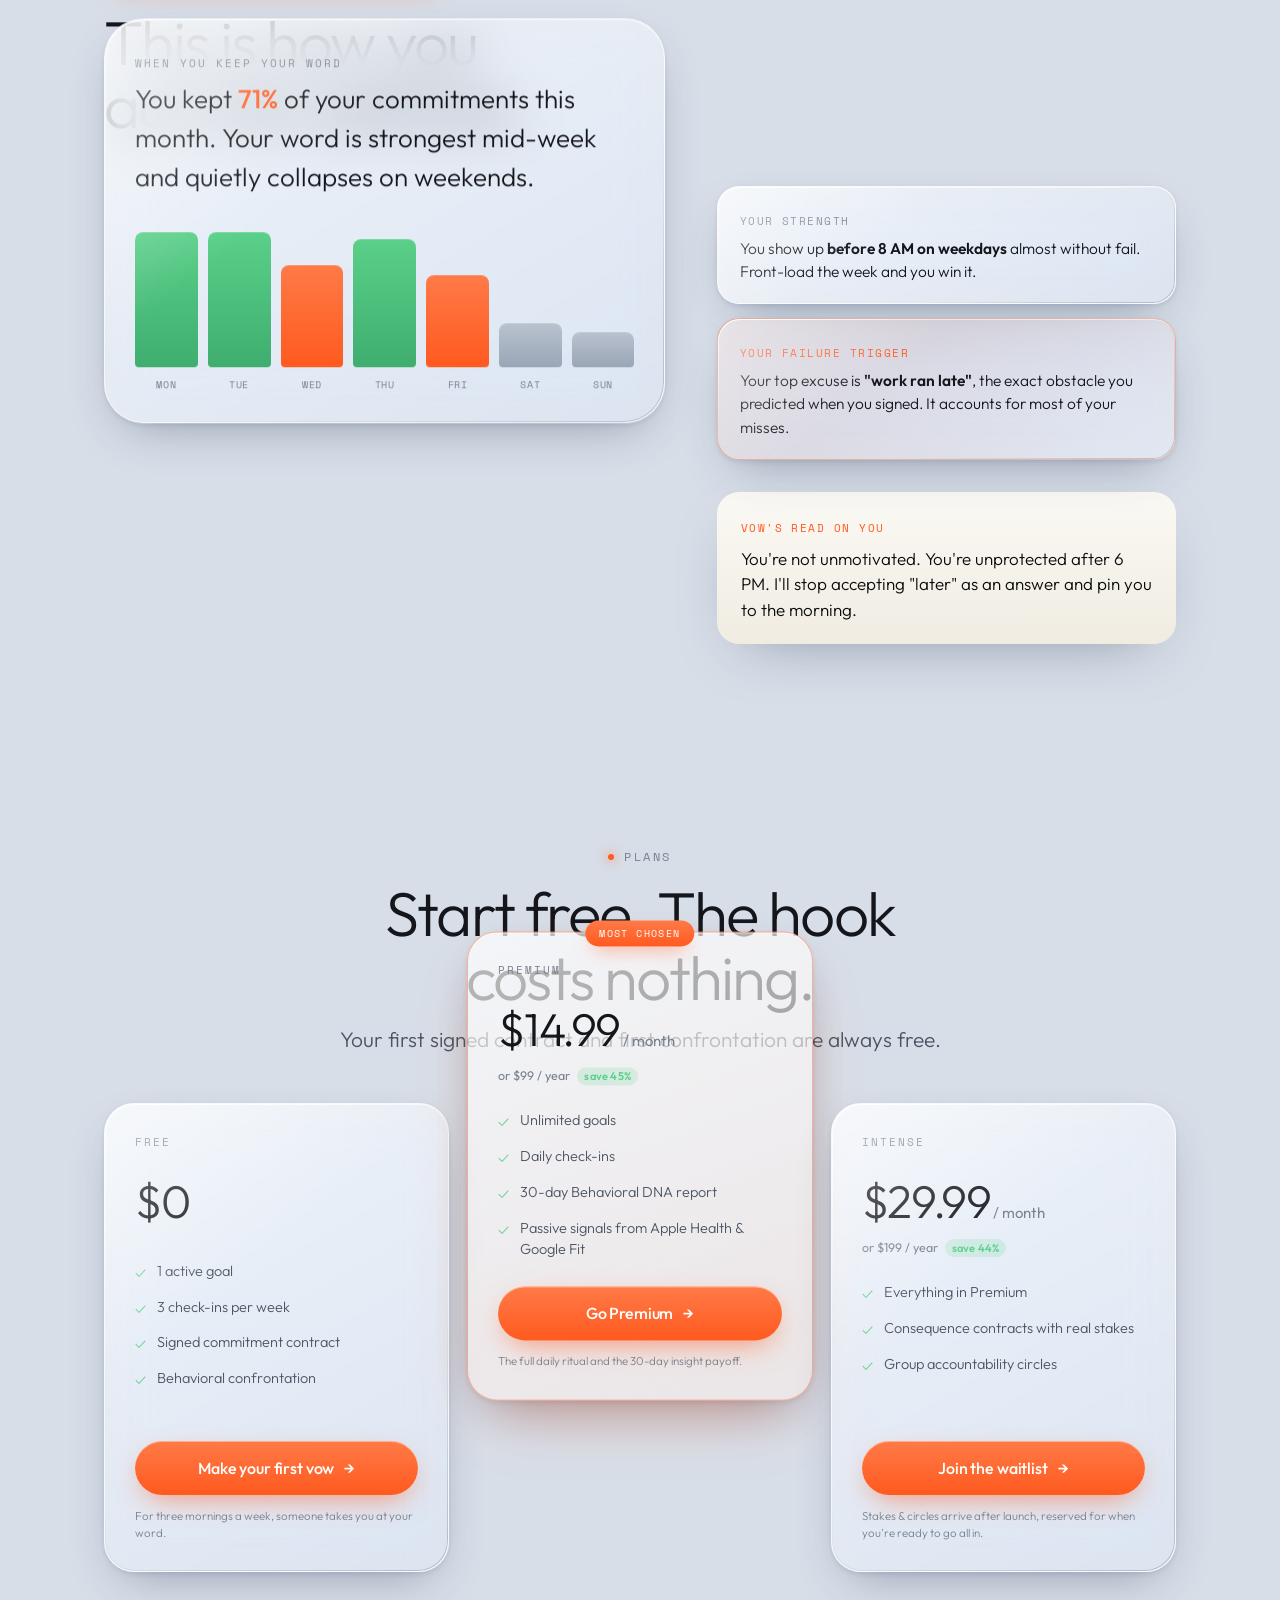
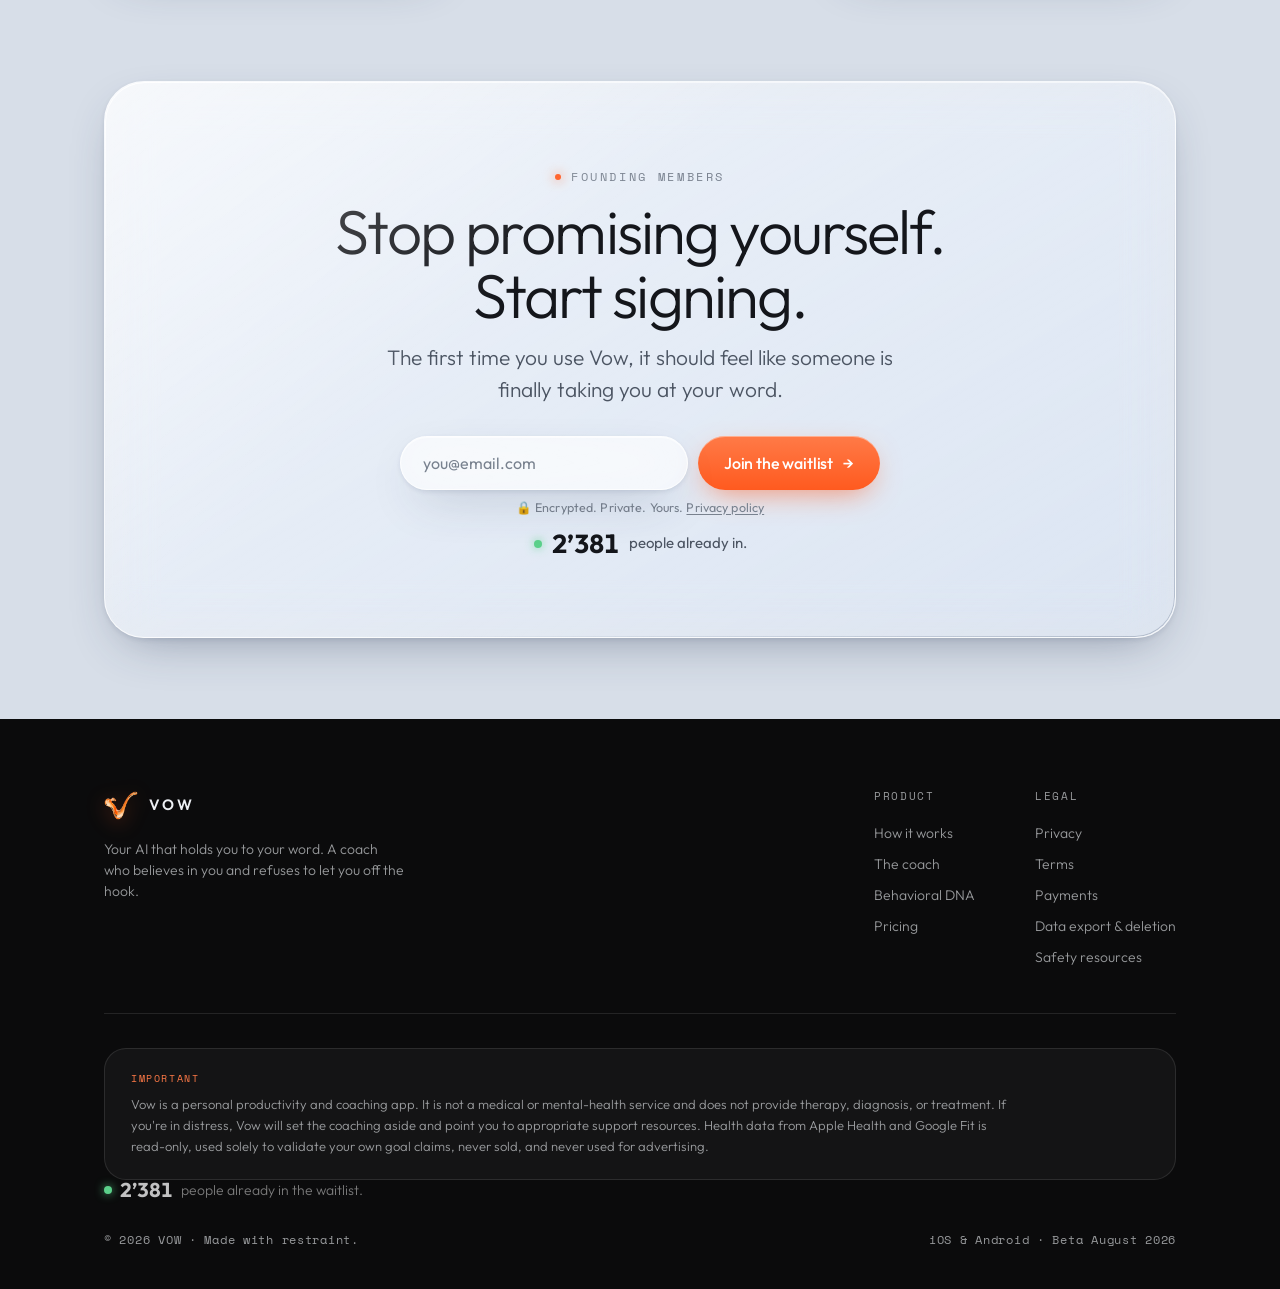
==== commit 52de1d14: "fix: deep audit fixes — aria, nav outside-tap, focus styles, counter parity - B1/B2: bottom CTA form" ====
--- a/index.html
+++ b/index.html
@@ -52,7 +52,7 @@
       <a href="#confront">The coach</a>
       <a href="#pricing">Pricing</a>
     </div>
-    <a class="btn btn-primary nav-cta" href="#join">Join the waitlist <span class="arr">&rarr;</span></a>
+    <a class="btn btn-primary nav-cta" href="#join">Join the waitlist <span class="arr" aria-hidden="true">&rarr;</span></a>
     <button class="nav-toggle" type="button" aria-label="Open menu" aria-expanded="false" aria-controls="navMobile">
       <span></span><span></span><span></span>
     </button>
@@ -62,7 +62,7 @@
     <a href="#how">How it works</a>
     <a href="#confront">The coach</a>
     <a href="#pricing">Pricing</a>
-    <a class="btn btn-primary" href="#join">Join the waitlist <span class="arr">&rarr;</span></a>
+    <a class="btn btn-primary" href="#join">Join the waitlist <span class="arr" aria-hidden="true">&rarr;</span></a>
   </div>
 </nav>
 
@@ -79,7 +79,7 @@
       <form class="waitlist reveal" id="join" data-d="3" novalidate>
         <div class="wl-row">
           <input class="wl-input" type="email" name="email" placeholder="you@email.com" autocomplete="email" required aria-label="Email address">
-          <button type="submit" class="btn btn-primary">Join the waitlist <span class="arr">&rarr;</span></button>
+          <button type="submit" class="btn btn-primary">Join the waitlist <span class="arr" aria-hidden="true">&rarr;</span></button>
         </div>
         <p class="wl-privacy">&#128274; Encrypted. Private. Yours. <a href="/legal/privacy.html">Privacy policy</a></p>
         <div class="wl-confirm" role="status" aria-live="polite">
@@ -89,7 +89,7 @@
         <div class="wl-count"><span class="wl-pip"></span><span class="n" data-count>2'381</span> people already in.</div>
       </form>
 
-      <a class="text-link reveal" data-d="3" href="#dna">See it with 23 days of history <span class="arr">&rarr;</span></a>
+      <a class="text-link reveal" data-d="3" href="#dna">See it with 23 days of history <span class="arr" aria-hidden="true">&rarr;</span></a>
 
       <div class="hero-foot reveal" data-d="4">
         <div class="store-hint">
@@ -302,7 +302,7 @@
           <li><span class="ic">✓</span>Signed commitment contract</li>
           <li><span class="ic">✓</span>Behavioral confrontation</li>
         </ul>
-        <a class="btn btn-primary" href="#join">Make your first vow <span class="arr">&rarr;</span></a>
+        <a class="btn btn-primary" href="#join">Make your first vow <span class="arr" aria-hidden="true">&rarr;</span></a>
         <p class="note">For three mornings a week, someone takes you at your word.</p>
       </div>
       <div class="tier feature glass-tilt reveal" data-d="2" data-plx="0.03">
@@ -316,7 +316,7 @@
           <li><span class="ic">✓</span>30-day Behavioral DNA report</li>
           <li><span class="ic">✓</span>Passive signals from Apple Health &amp; Google Fit</li>
         </ul>
-        <a class="btn btn-primary" href="#join">Go Premium <span class="arr">&rarr;</span></a>
+        <a class="btn btn-primary" href="#join">Go Premium <span class="arr" aria-hidden="true">&rarr;</span></a>
         <p class="note">The full daily ritual and the 30-day insight payoff.</p>
       </div>
       <div class="tier glass glass-tilt reveal" data-d="3">
@@ -328,7 +328,7 @@
           <li><span class="ic">✓</span>Consequence contracts with real stakes</li>
           <li><span class="ic">✓</span>Group accountability circles</li>
         </ul>
-        <a class="btn btn-primary" href="#join">Join the waitlist <span class="arr">&rarr;</span></a>
+        <a class="btn btn-primary" href="#join">Join the waitlist <span class="arr" aria-hidden="true">&rarr;</span></a>
         <p class="note">Stakes &amp; circles arrive after launch, reserved for when you're ready to go all in.</p>
       </div>
     </div>
@@ -344,13 +344,14 @@
     <form class="waitlist waitlist-center" novalidate>
       <div class="wl-row">
         <input class="wl-input" type="email" name="email" placeholder="you@email.com" autocomplete="email" required aria-label="Email address">
-        <button type="submit" class="btn btn-primary">Join the waitlist <span class="arr">&rarr;</span></button>
-      </div>
+        <button type="submit" class="btn btn-primary">Join the waitlist <span class="arr" aria-hidden="true">&rarr;</span></button>
+      </div>
+      <p class="wl-privacy">&#128274; Encrypted. Private. Yours. <a href="/legal/privacy.html">Privacy policy</a></p>
       <div class="wl-confirm" role="status" aria-live="polite">
         <span class="ck">&#10003;</span>
         <span class="ct">You&rsquo;re in. You&rsquo;re a founding member.</span>
       </div>
-      <div class="wl-count"><span class="wl-pip"></span>Join <span class="n" data-count>2'381</span> people who&rsquo;ve claimed their spot.</div>
+      <div class="wl-count"><span class="wl-pip"></span><span class="n" data-count>2'381</span> people already in.</div>
     </form>
   </div>
 </section>
--- a/styles/vow.css
+++ b/styles/vow.css
@@ -65,6 +65,9 @@
 a{ color:inherit; text-decoration:none; }
 button{ font:inherit; color:inherit; cursor:pointer; background:none; border:none; }
 ::selection{ background: var(--orange); color:#fff; }
+:focus-visible{ outline: 2px solid var(--orange); outline-offset: 3px; border-radius: 4px; }
+.btn:focus-visible{ outline-offset: 4px; border-radius: var(--r-pill); }
+.wl-input:focus-visible{ outline: none; }
 
 /* ---------- Flowing background ---------- */
 .bg-field{
@@ -248,7 +251,7 @@
 .wl-count .n{ font-size:26px; font-weight:700; color:var(--text); font-variant-numeric:tabular-nums; line-height:1; }
 .foot-count{ display:flex; align-items:center; gap:8px; font-size:14px; color:rgba(255,255,255,.45); font-weight:300; margin-bottom:18px; }
 .foot-count .n{ font-size:20px; font-weight:700; color:rgba(255,255,255,.75); font-variant-numeric:tabular-nums; line-height:1; }
-.foot-count .wl-pip{ background:var(--green); }
+.foot-count .wl-pip{ background:var(--green); flex-shrink:0; }
 @keyframes pipPulse{ 0%,100%{ opacity:.45; transform:scale(.82) } 50%{ opacity:1; transform:scale(1) } }
 
 .text-link{ display:inline-flex; align-items:center; gap:7px; font-size:14px; color:var(--text-2); font-weight:400; transition:color .2s; }
@@ -459,6 +462,7 @@
   .tiers{ grid-template-columns:1fr; }
   .nav-links{ display:none; }
   .tier.feature{ margin-top:20px; }
+  .step{ min-height:auto; }
 }
 
 @media (max-width: 640px){
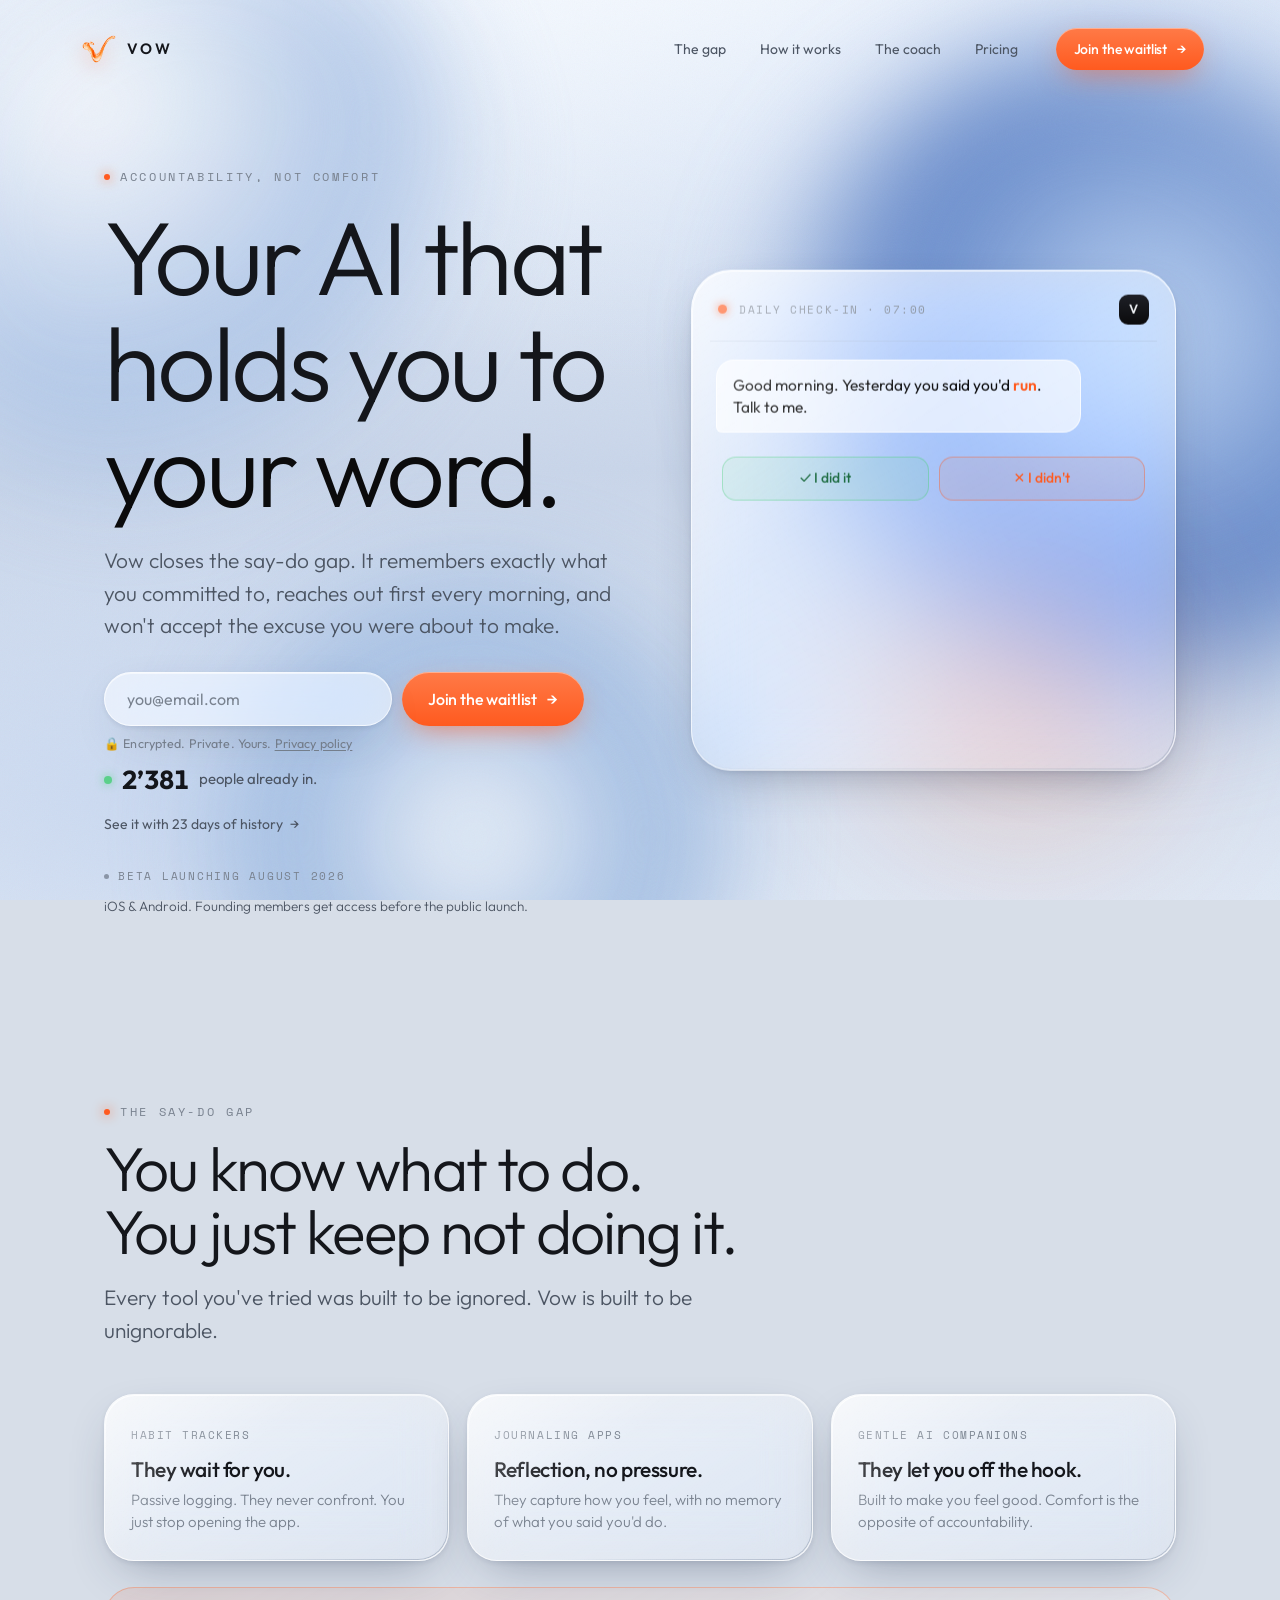
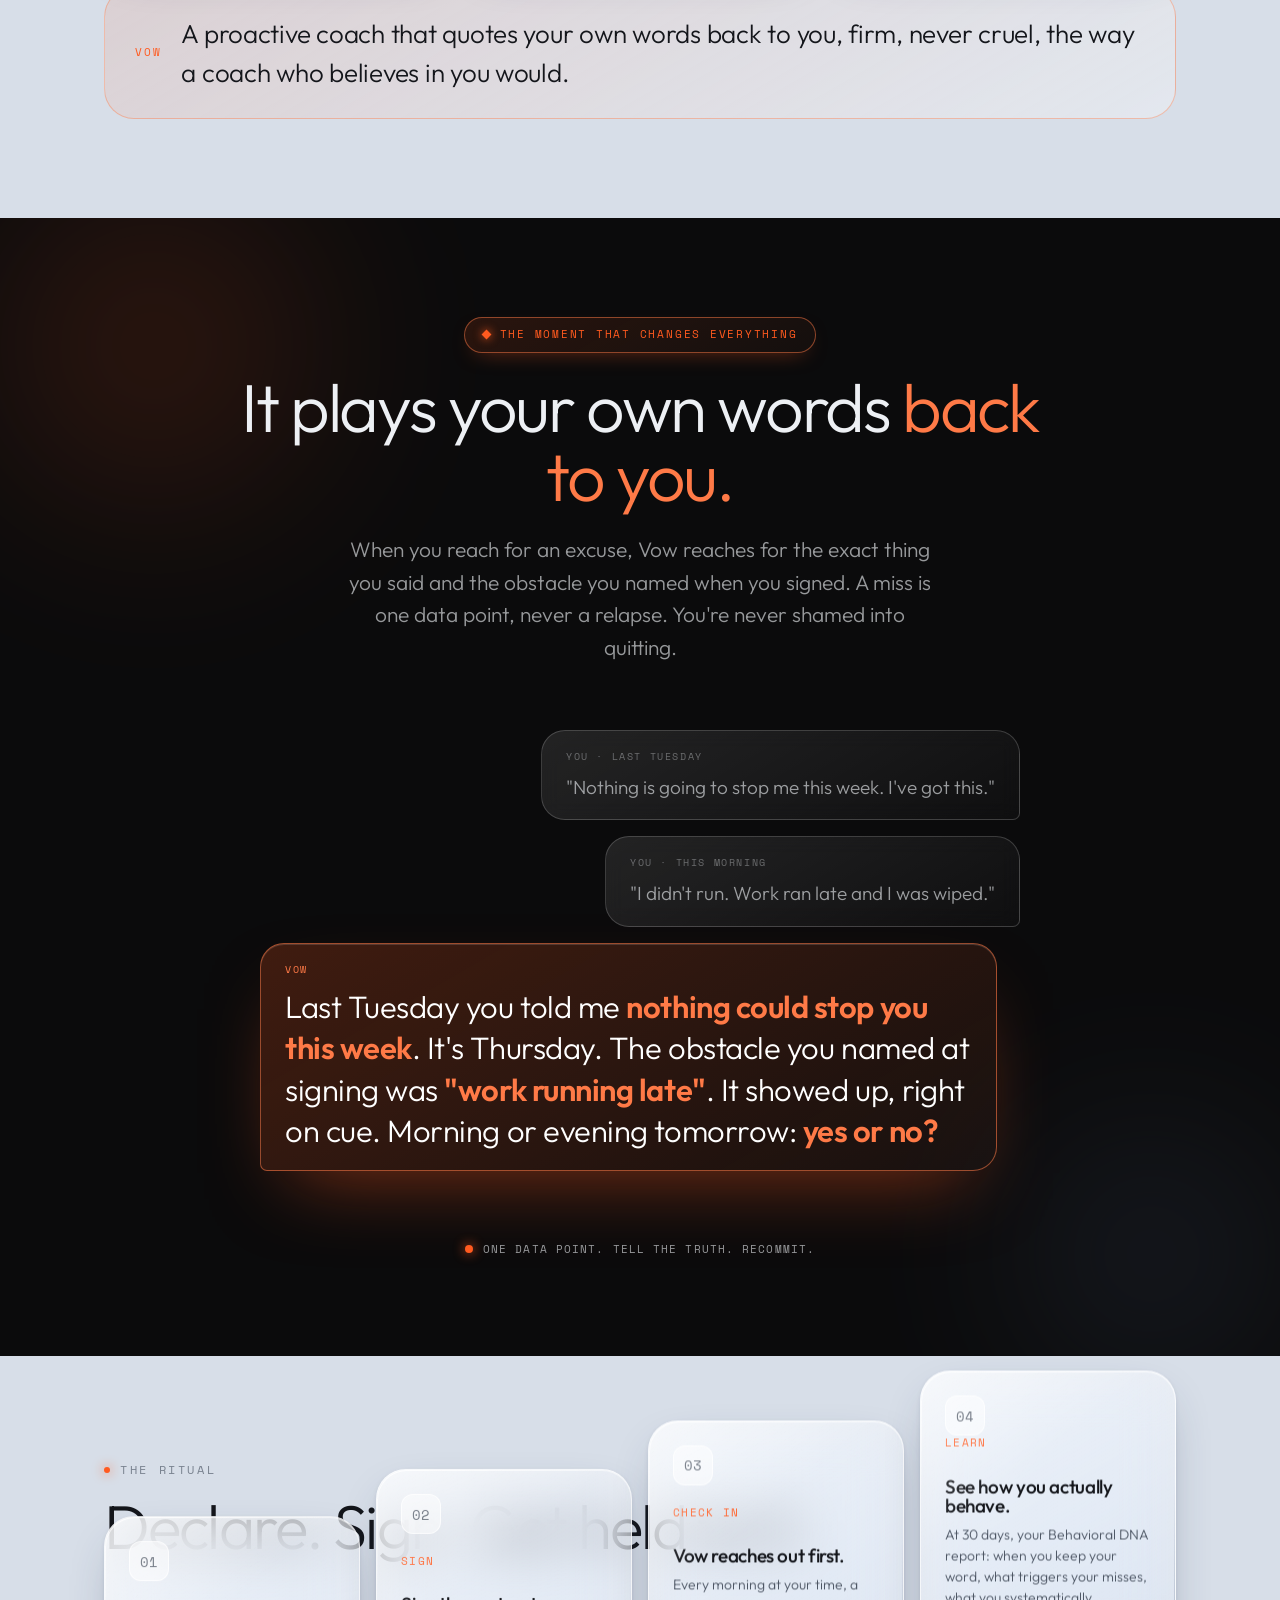
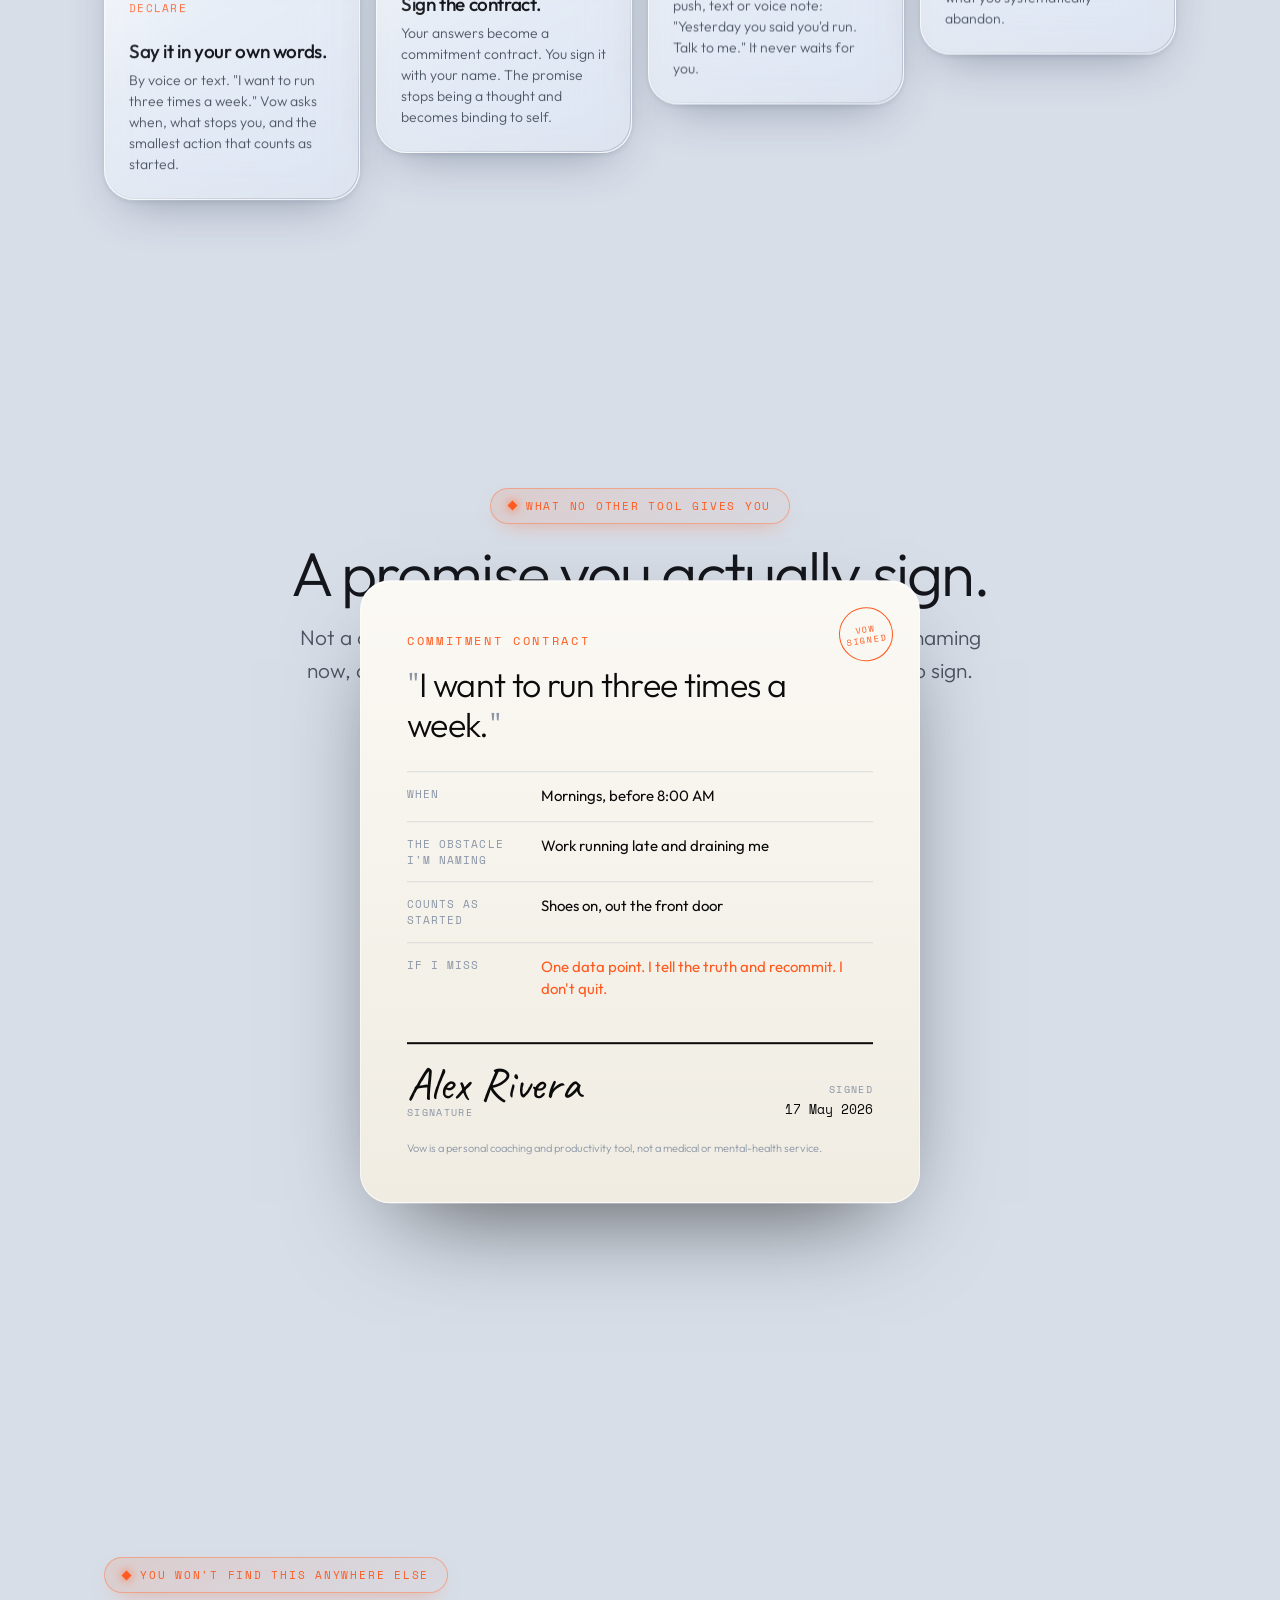
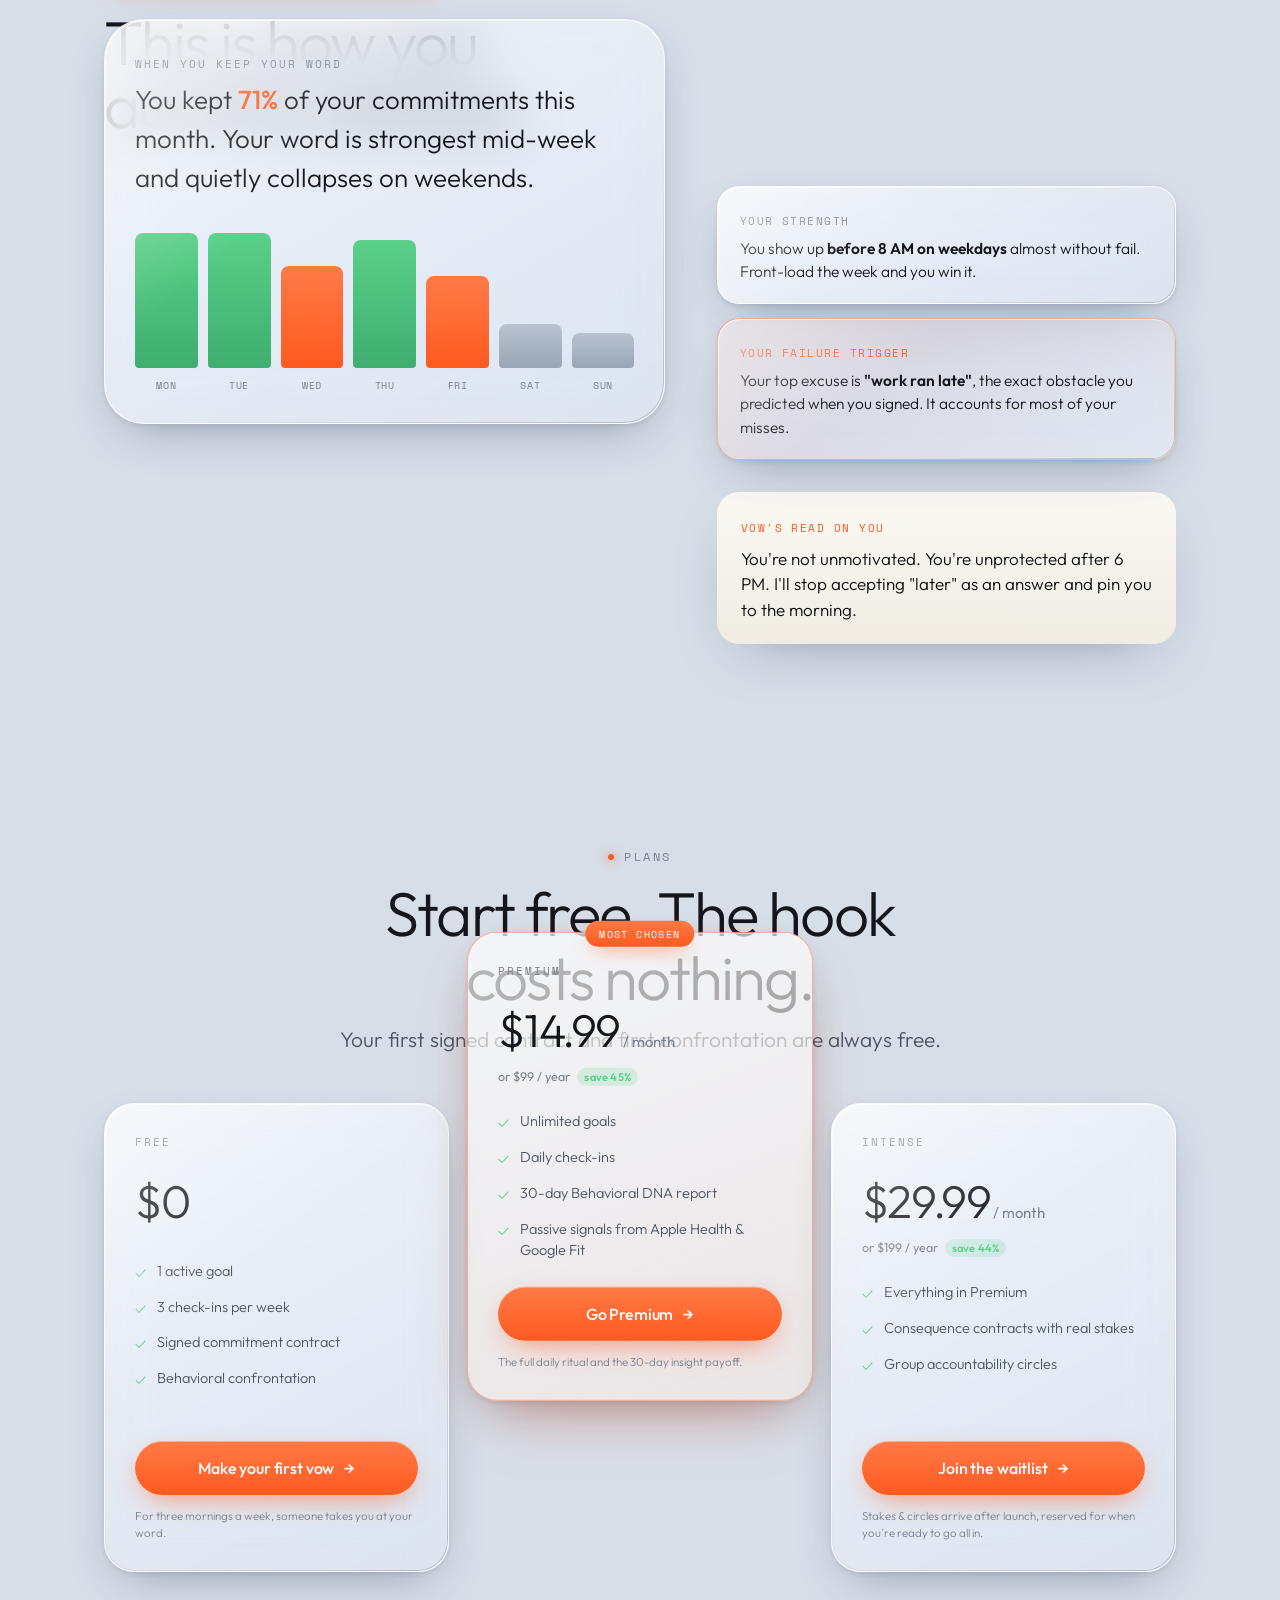
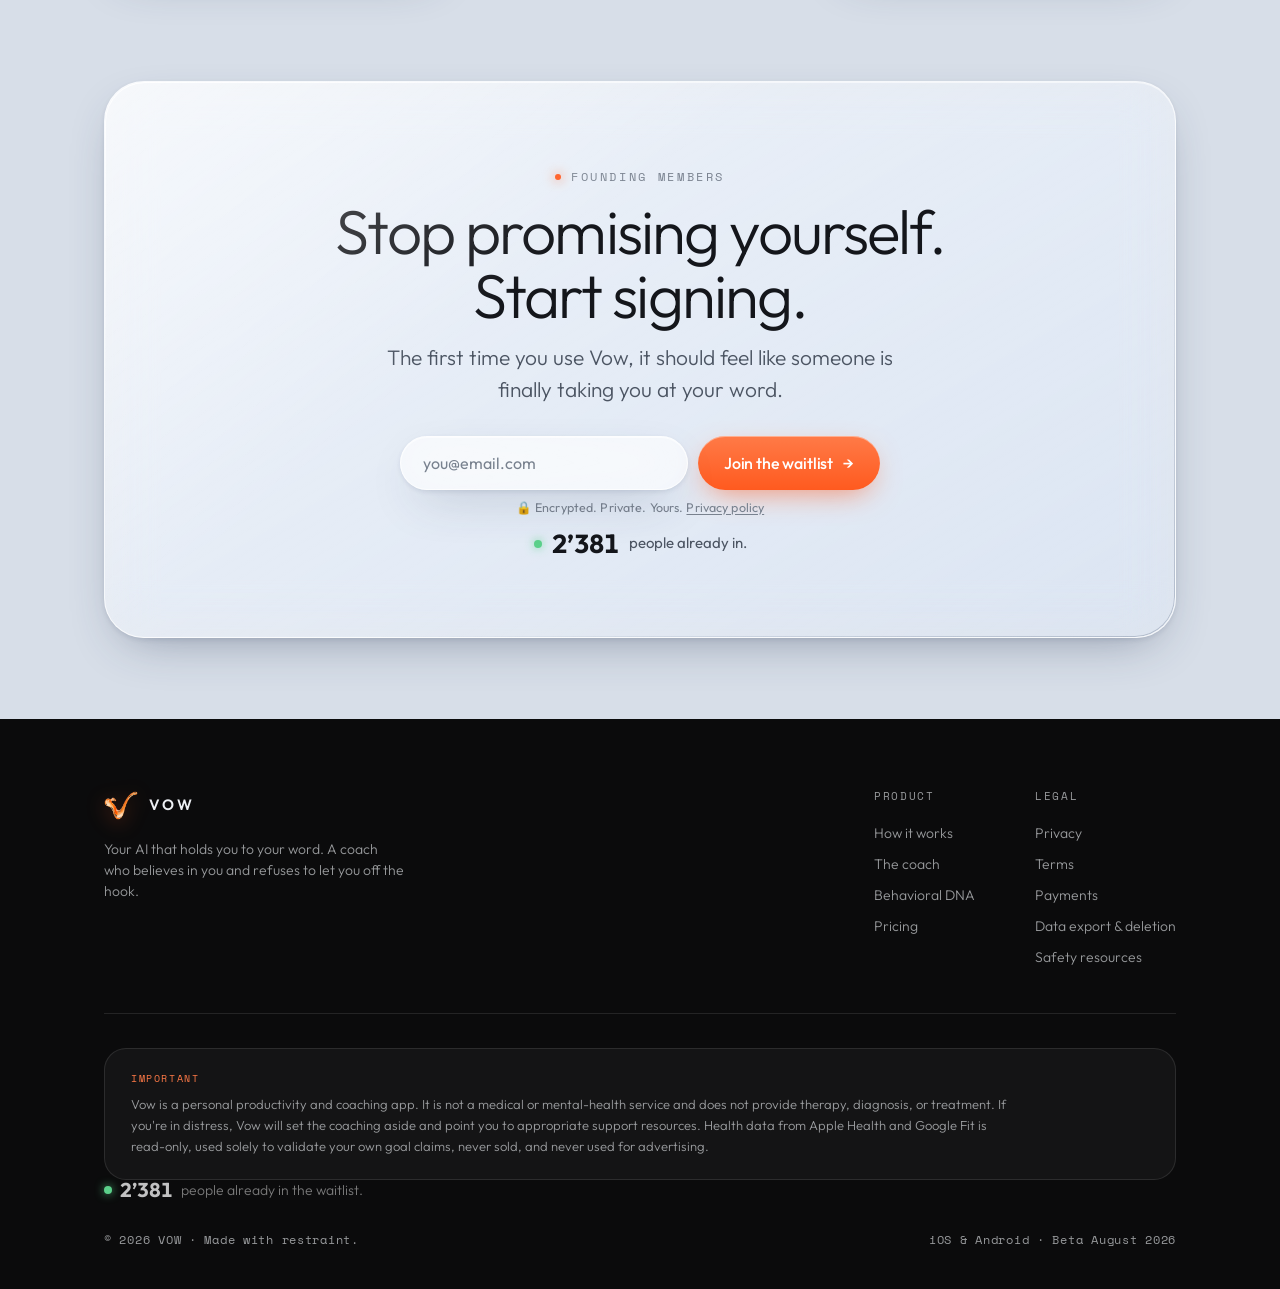
==== commit bc08c726: "fix: mobile audit -- parallax, safe area, hover guards, scroll-margin, padding - B1: parallax gated " ====
--- a/index.html
+++ b/index.html
@@ -2,7 +2,7 @@
 <html lang="en">
 <head>
 <meta charset="UTF-8">
-<meta name="viewport" content="width=device-width, initial-scale=1.0">
+<meta name="viewport" content="width=device-width, initial-scale=1.0, viewport-fit=cover">
 <title>Vow: Your AI that holds you to your word</title>
 <meta name="description" content="Vow is the AI accountability coach that reaches out first, quotes your own words back, and refuses to let a missed day become a lost week.">
 <link rel="canonical" href="https://vow-ai.app/">
--- a/styles/vow.css
+++ b/styles/vow.css
@@ -137,11 +137,12 @@
   transition: opacity .3s; mix-blend-mode: screen;
 }
 .glass-tilt:hover .spec{ opacity:1; }
-.glass-tilt:hover{ box-shadow: var(--shadow-float); }
+@media(hover:hover){ .glass-tilt:hover{ box-shadow: var(--shadow-float); } }
 
 /* ---------- Layout ---------- */
 .wrap{ width:100%; max-width:var(--maxw); margin-inline:auto; padding-inline:var(--gut); }
 section{ position:relative; }
+#problem, #how, #confront, #pricing, #contract, #dna{ scroll-margin-top: 90px; }
 .eyebrow{
   font-family:var(--font-mono); font-size:12px; letter-spacing:.22em; text-transform:uppercase;
   color:var(--text-3); display:inline-flex; align-items:center; gap:10px;
@@ -168,15 +169,17 @@
   background: linear-gradient(180deg, var(--orange-2), var(--orange));
   color:#fff; box-shadow: 0 10px 30px -10px rgba(255,90,31,.7), 0 1px 0 rgba(255,255,255,.4) inset;
 }
-.btn-primary:hover{ box-shadow: 0 16px 40px -10px rgba(255,90,31,.8), 0 1px 0 rgba(255,255,255,.5) inset; transform:translateY(-2px); }
 .btn-primary .arr{ transition: transform .25s; }
-.btn-primary:hover .arr{ transform: translateX(4px); }
 .btn-ghost{
   background: var(--glass-fill-2);
   -webkit-backdrop-filter: var(--glass-blur); backdrop-filter: var(--glass-blur);
   border:1px solid var(--glass-edge); color:var(--text); box-shadow: var(--shadow-glass);
 }
-.btn-ghost:hover{ transform:translateY(-2px); background: var(--glass-fill); }
+@media(hover:hover){
+  .btn-primary:hover{ box-shadow: 0 16px 40px -10px rgba(255,90,31,.8), 0 1px 0 rgba(255,255,255,.5) inset; transform:translateY(-2px); }
+  .btn-primary:hover .arr{ transform: translateX(4px); }
+  .btn-ghost:hover{ transform:translateY(-2px); background: var(--glass-fill); }
+}
 .btn-ghost.on-dark{ color:var(--text-inv); background: var(--glassd-fill); border-color:var(--glassd-edge); }
 
 .chips{ display:flex; flex-wrap:wrap; gap:10px; }
@@ -320,7 +323,7 @@
 .typing span:nth-child(2){ animation-delay:.15s } .typing span:nth-child(3){ animation-delay:.3s }
 @keyframes bounce{ 0%,60%,100%{ transform:translateY(0); opacity:.5 } 30%{ transform:translateY(-5px); opacity:1 } }
 .demo-actions{ display:flex; gap:10px; padding:12px 6px 4px; }
-.demo-actions .a{ flex:1; height:44px; border-radius:14px; font-weight:500; font-size:14px; display:flex; align-items:center; justify-content:center; gap:8px; border:1px solid; }
+.demo-actions .a{ flex:1; height:44px; border-radius:14px; font-weight:500; font-size:14px; display:flex; align-items:center; justify-content:center; gap:8px; border:1px solid; pointer-events:none; }
 .a.did{ color:#1c6b41; border-color:rgba(91,208,138,.5); background:rgba(91,208,138,.12); }
 .a.didnt{ color:var(--orange); border-color:rgba(255,90,31,.4); background:rgba(255,90,31,.08); }
 
@@ -466,7 +469,7 @@
 }
 
 @media (max-width: 640px){
-  .nav{ flex-direction:column; align-items:stretch; gap:8px; top:12px; }
+  .nav{ flex-direction:column; align-items:stretch; gap:8px; top:0; padding-top:env(safe-area-inset-top, 12px); }
   .nav-inner{ align-items:center; }
   .nav-cta{ display:none; }
   .nav-toggle{ display:inline-flex; flex-direction:column; justify-content:center; align-items:center; gap:5px;
@@ -526,6 +529,7 @@
   .foot-cols{ gap:28px 34px; }
   .foot-col a{ padding:9px 0; }
   .foot-base{ flex-direction:column; gap:8px; }
+  .cta-final{ padding-left:0; padding-right:0; }
 }
 
 @keyframes navDrop{ from{ opacity:0; transform:translateY(-8px) } to{ opacity:1; transform:none } }
